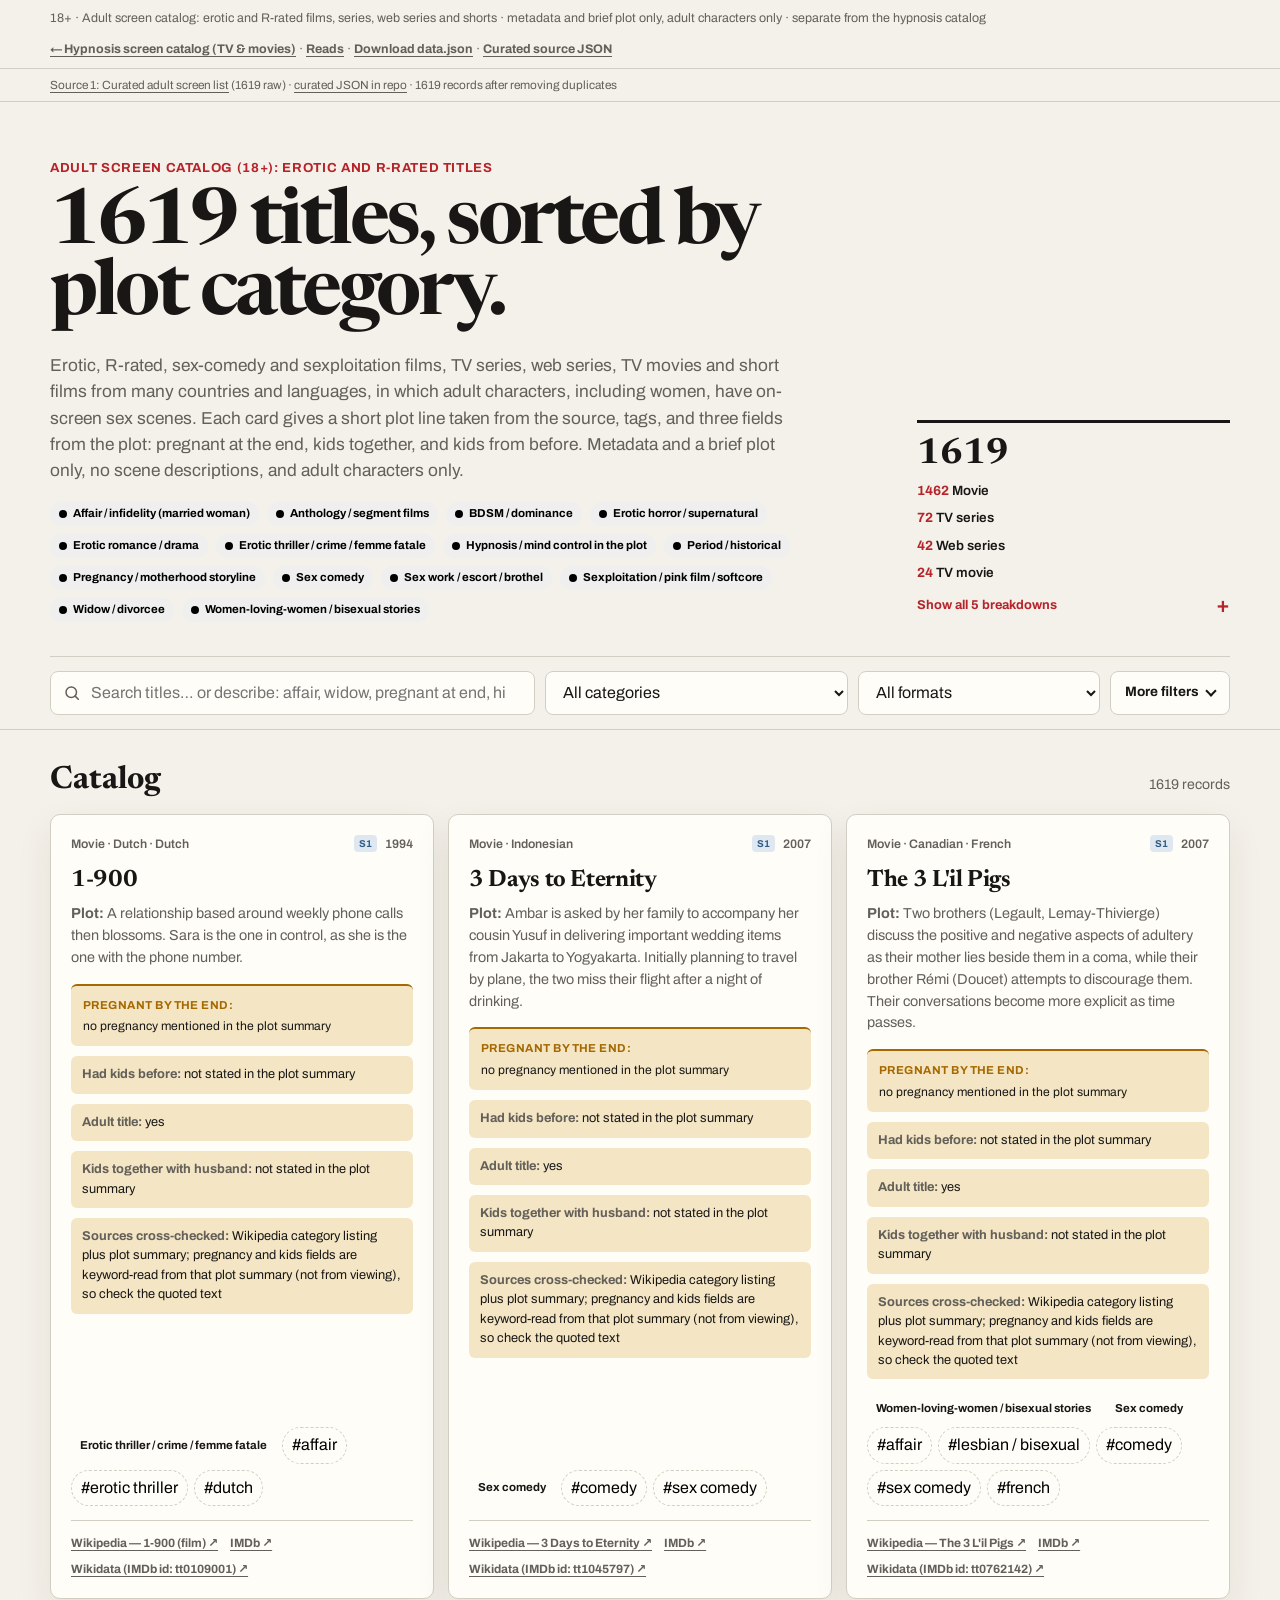
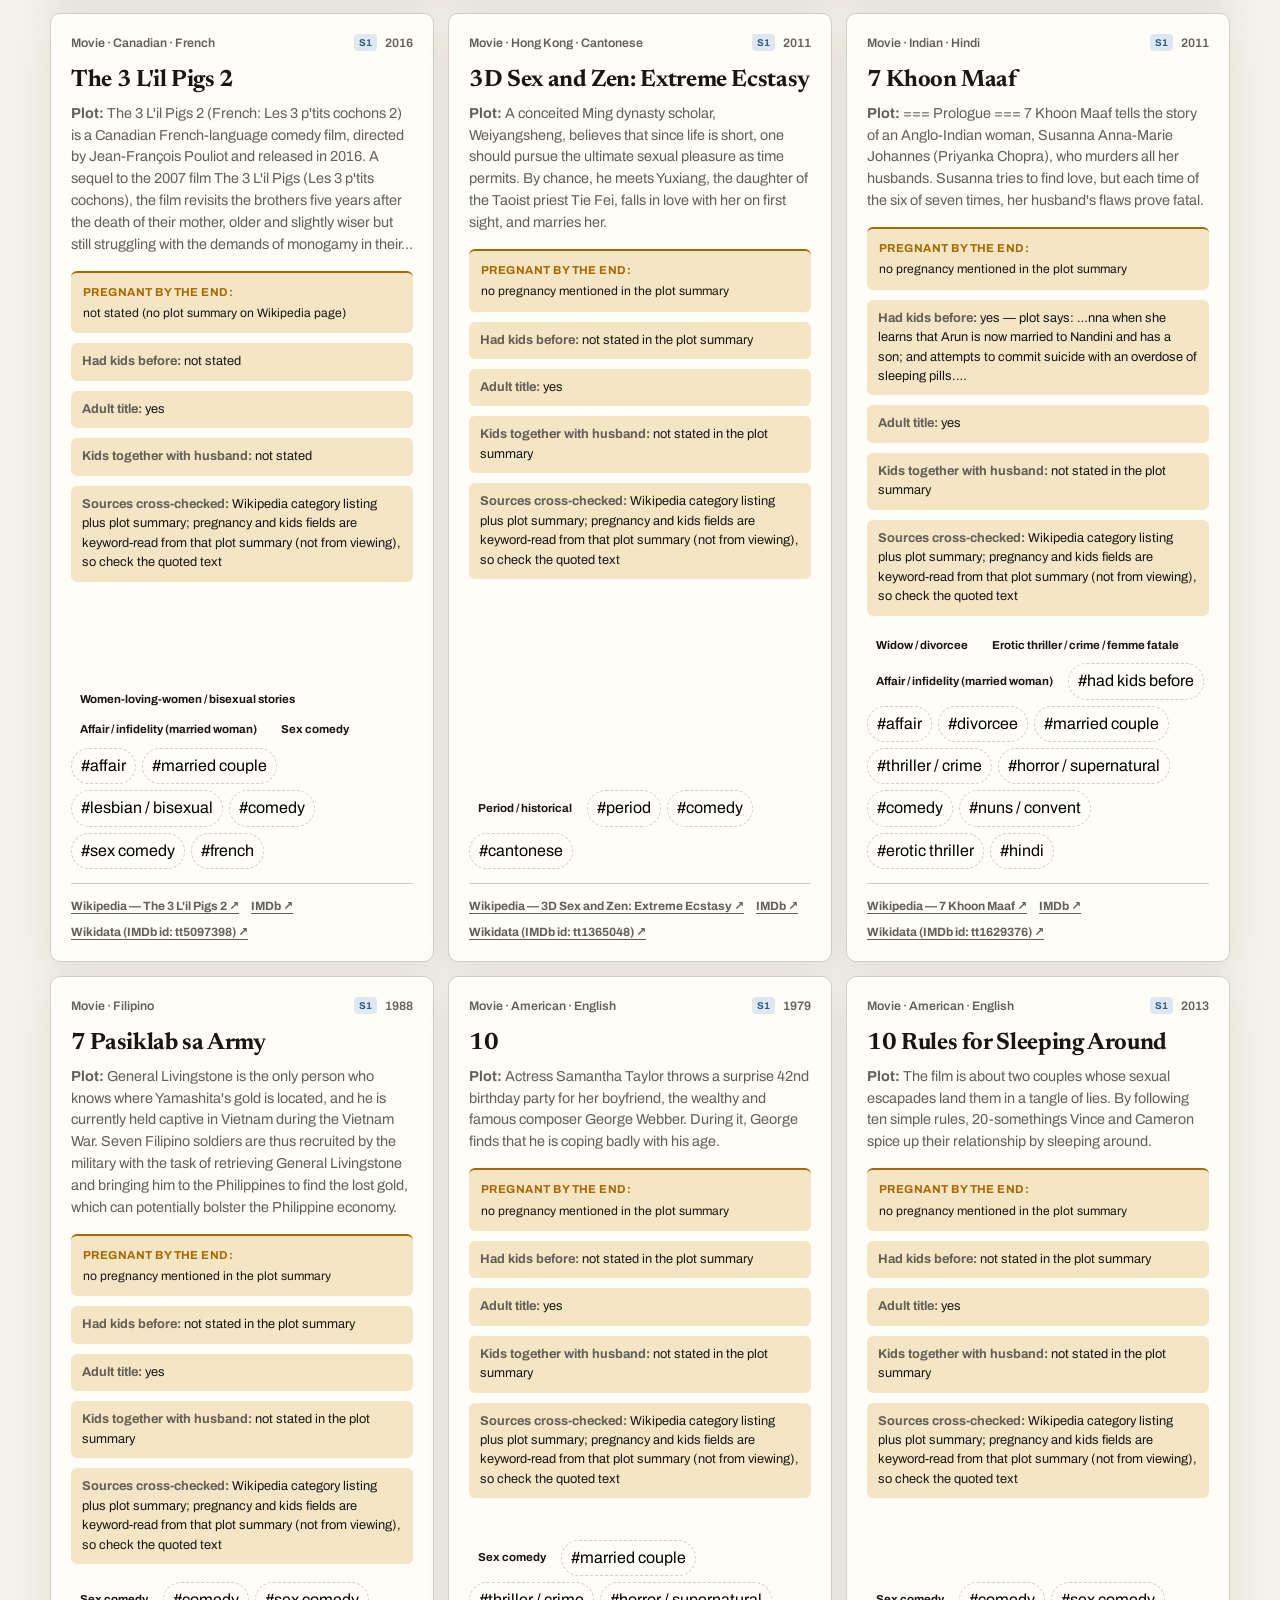
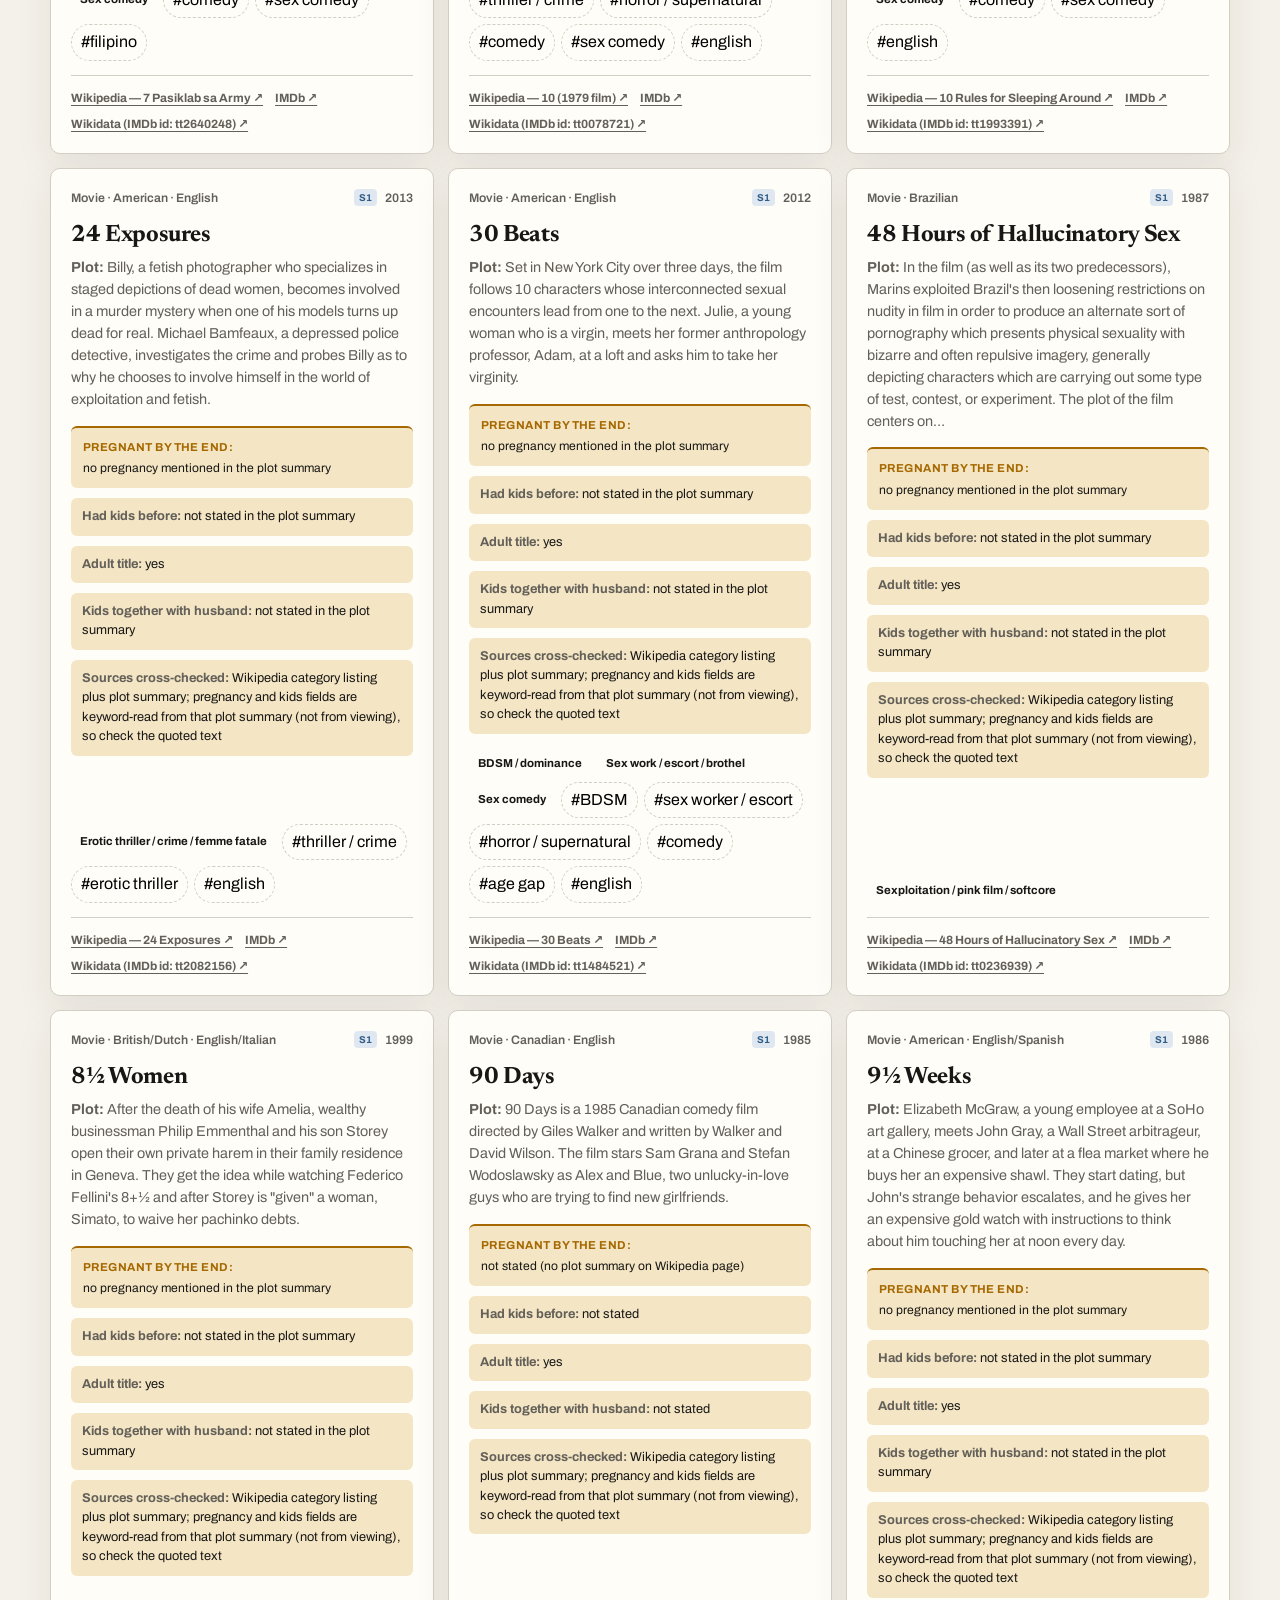
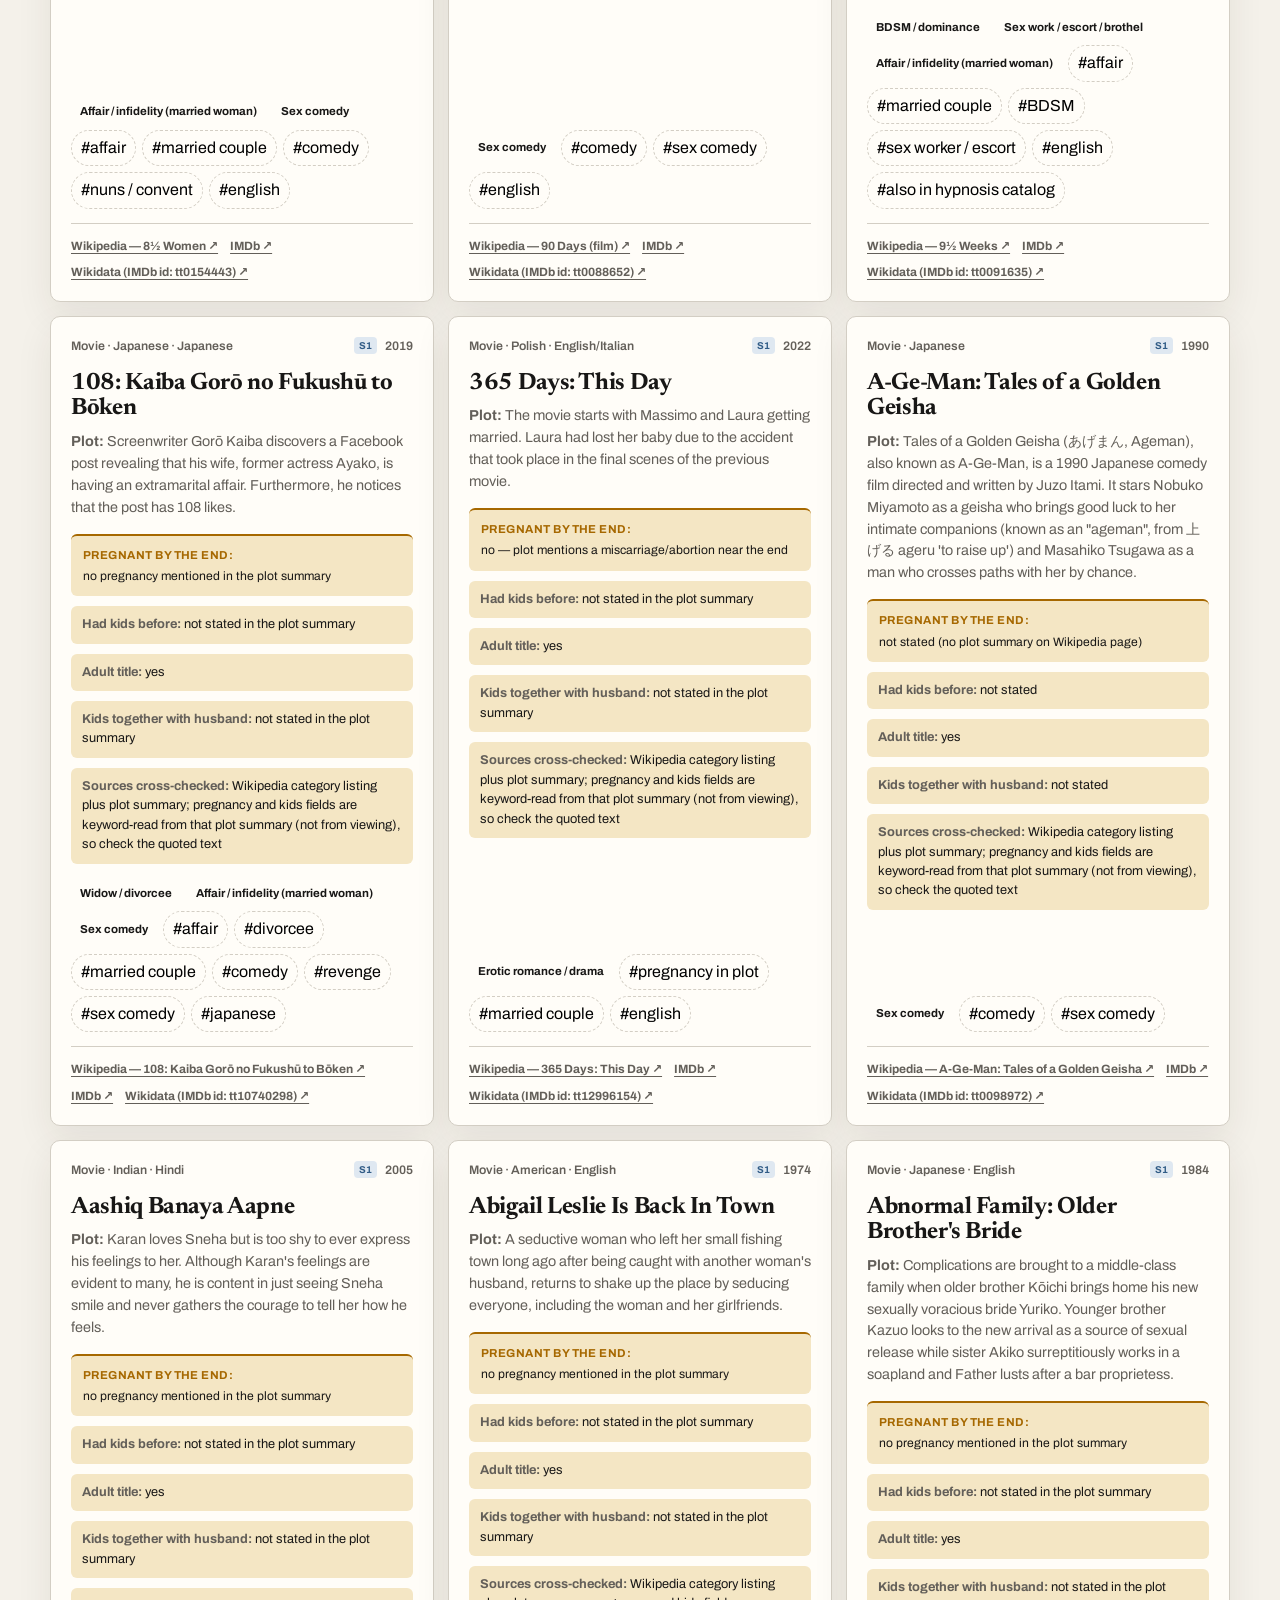
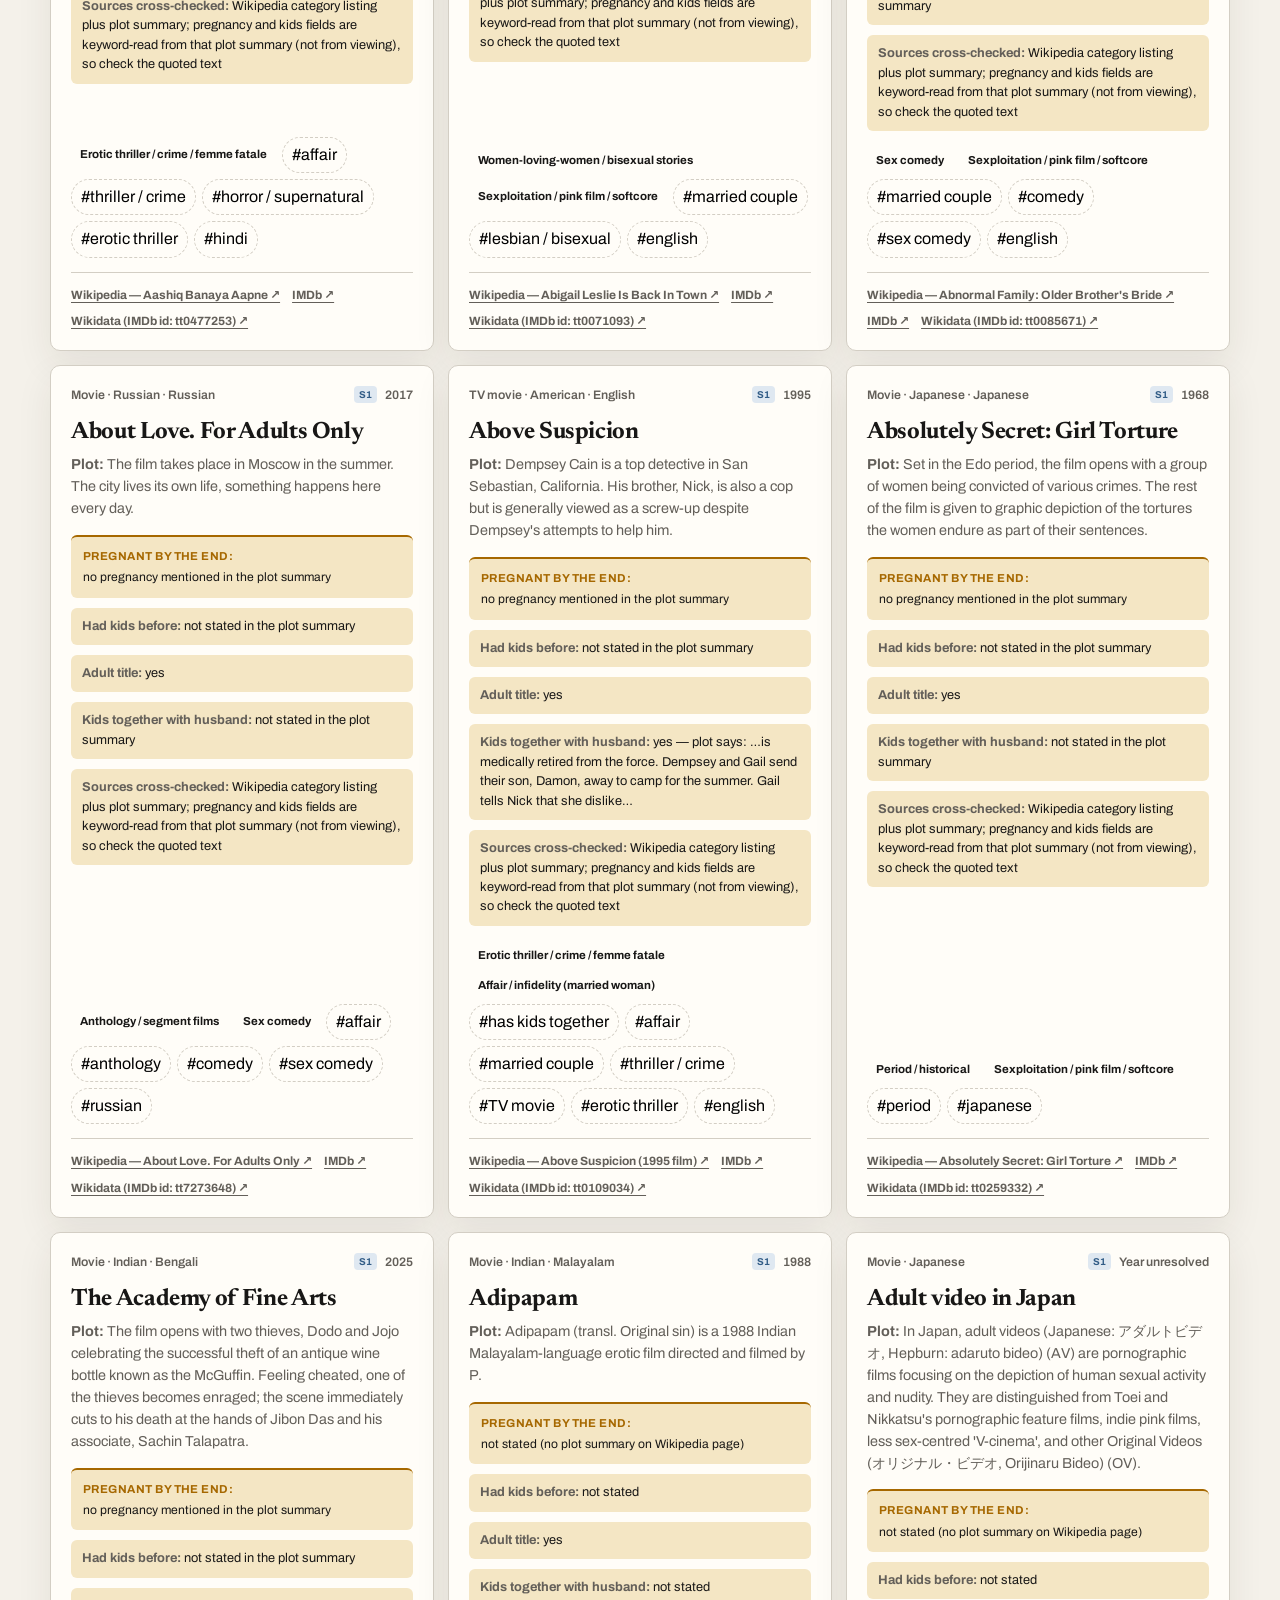
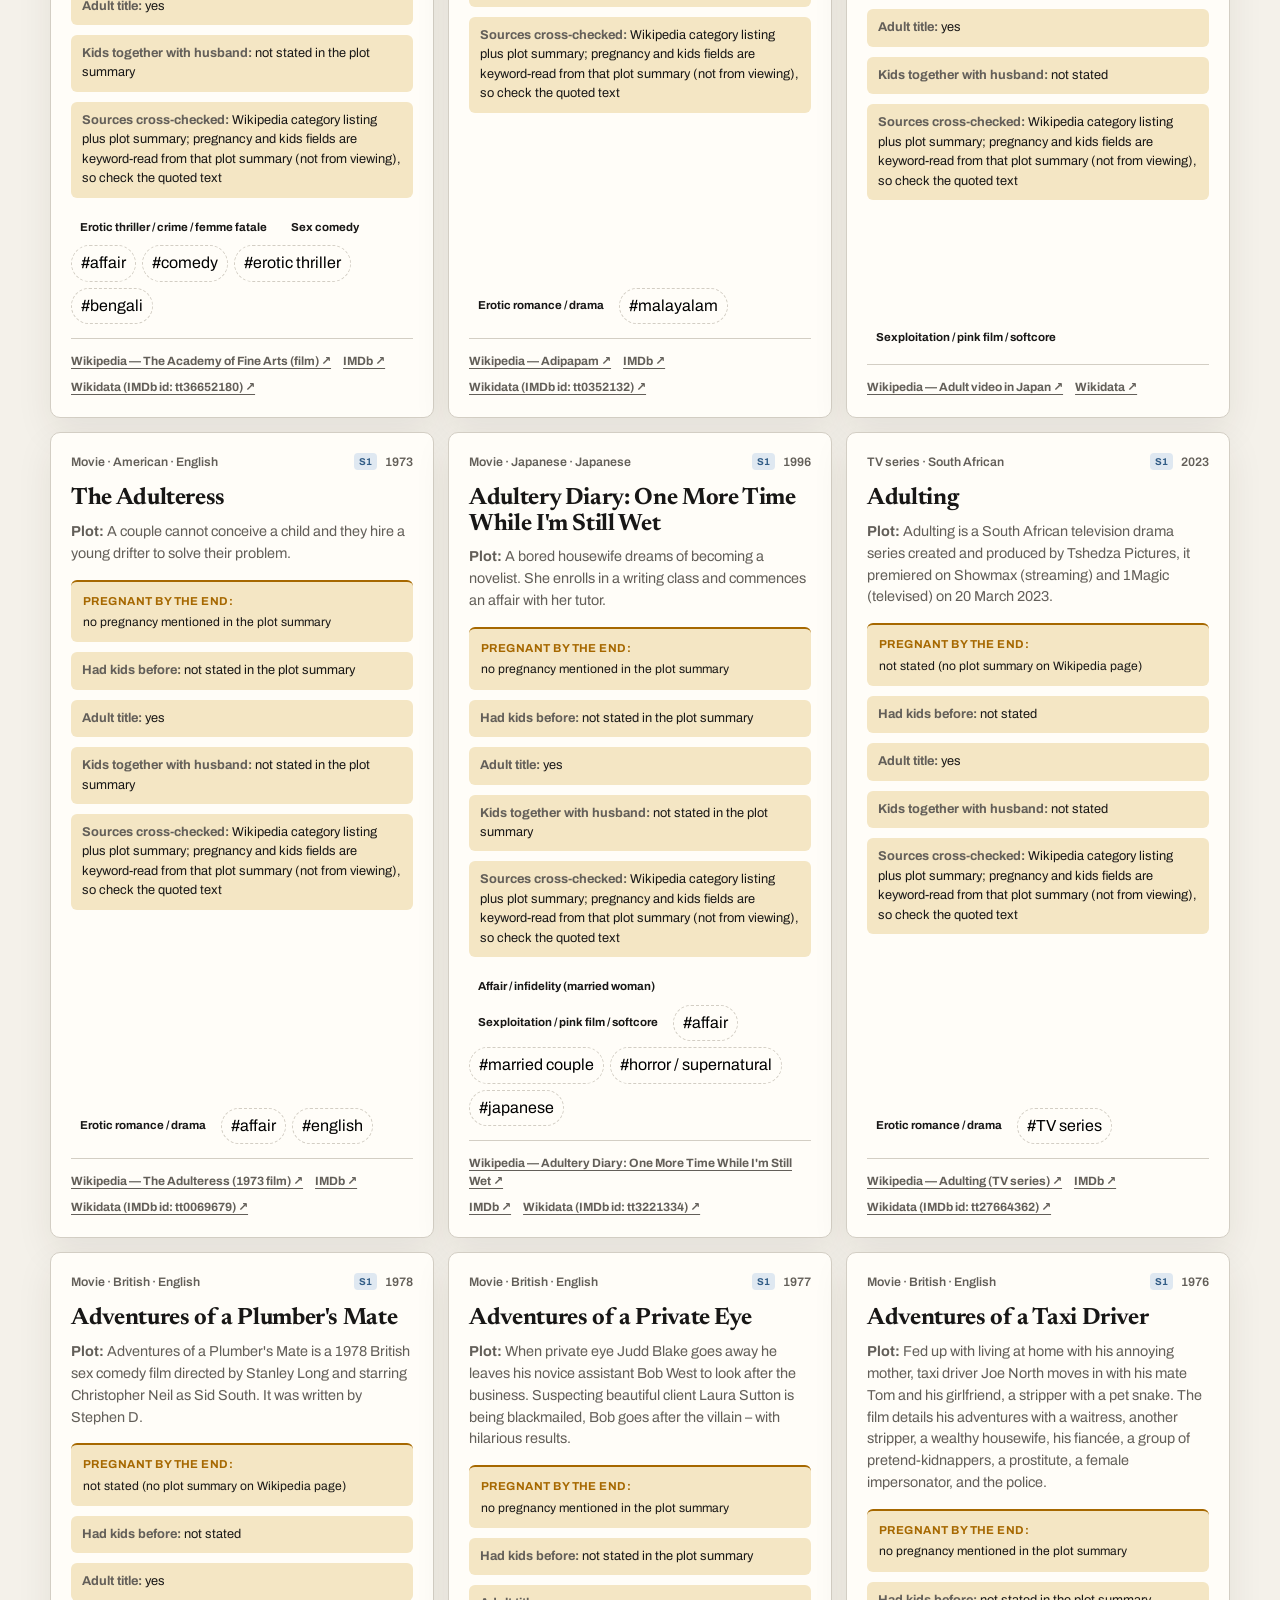
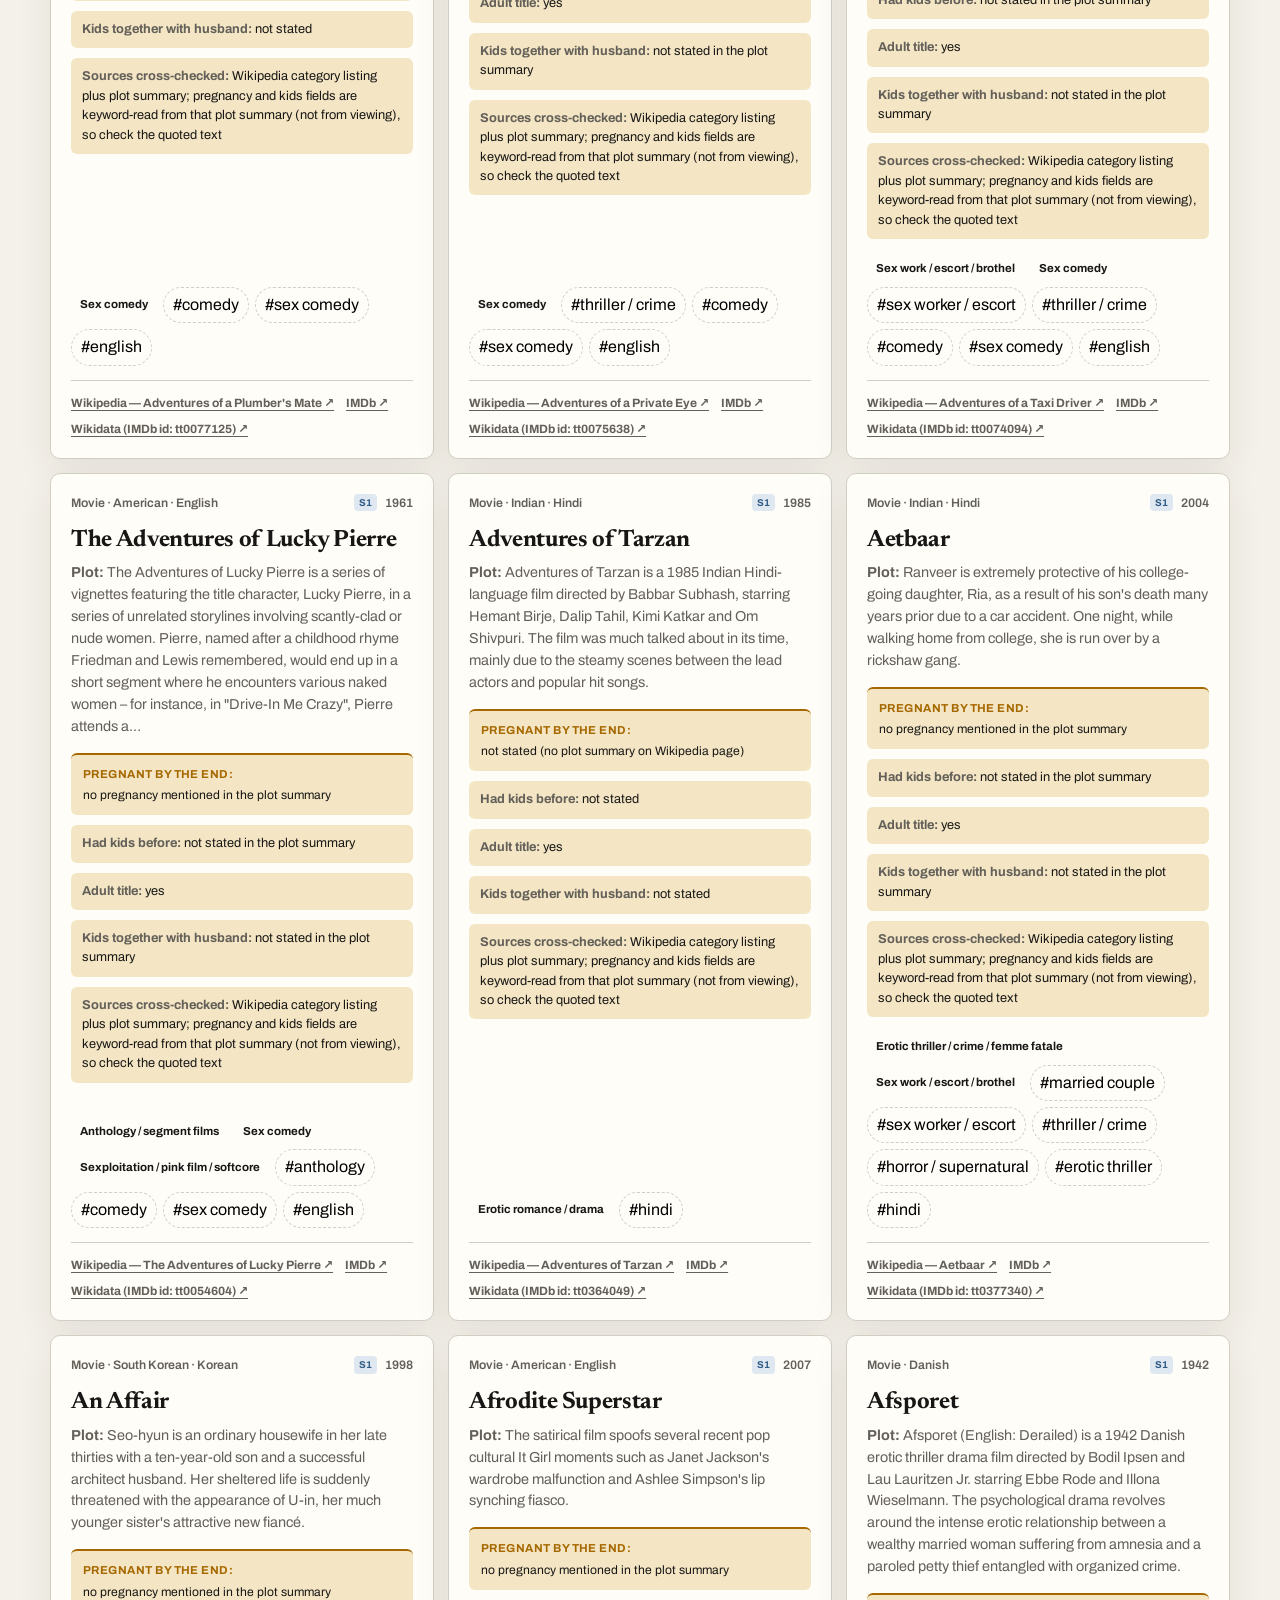
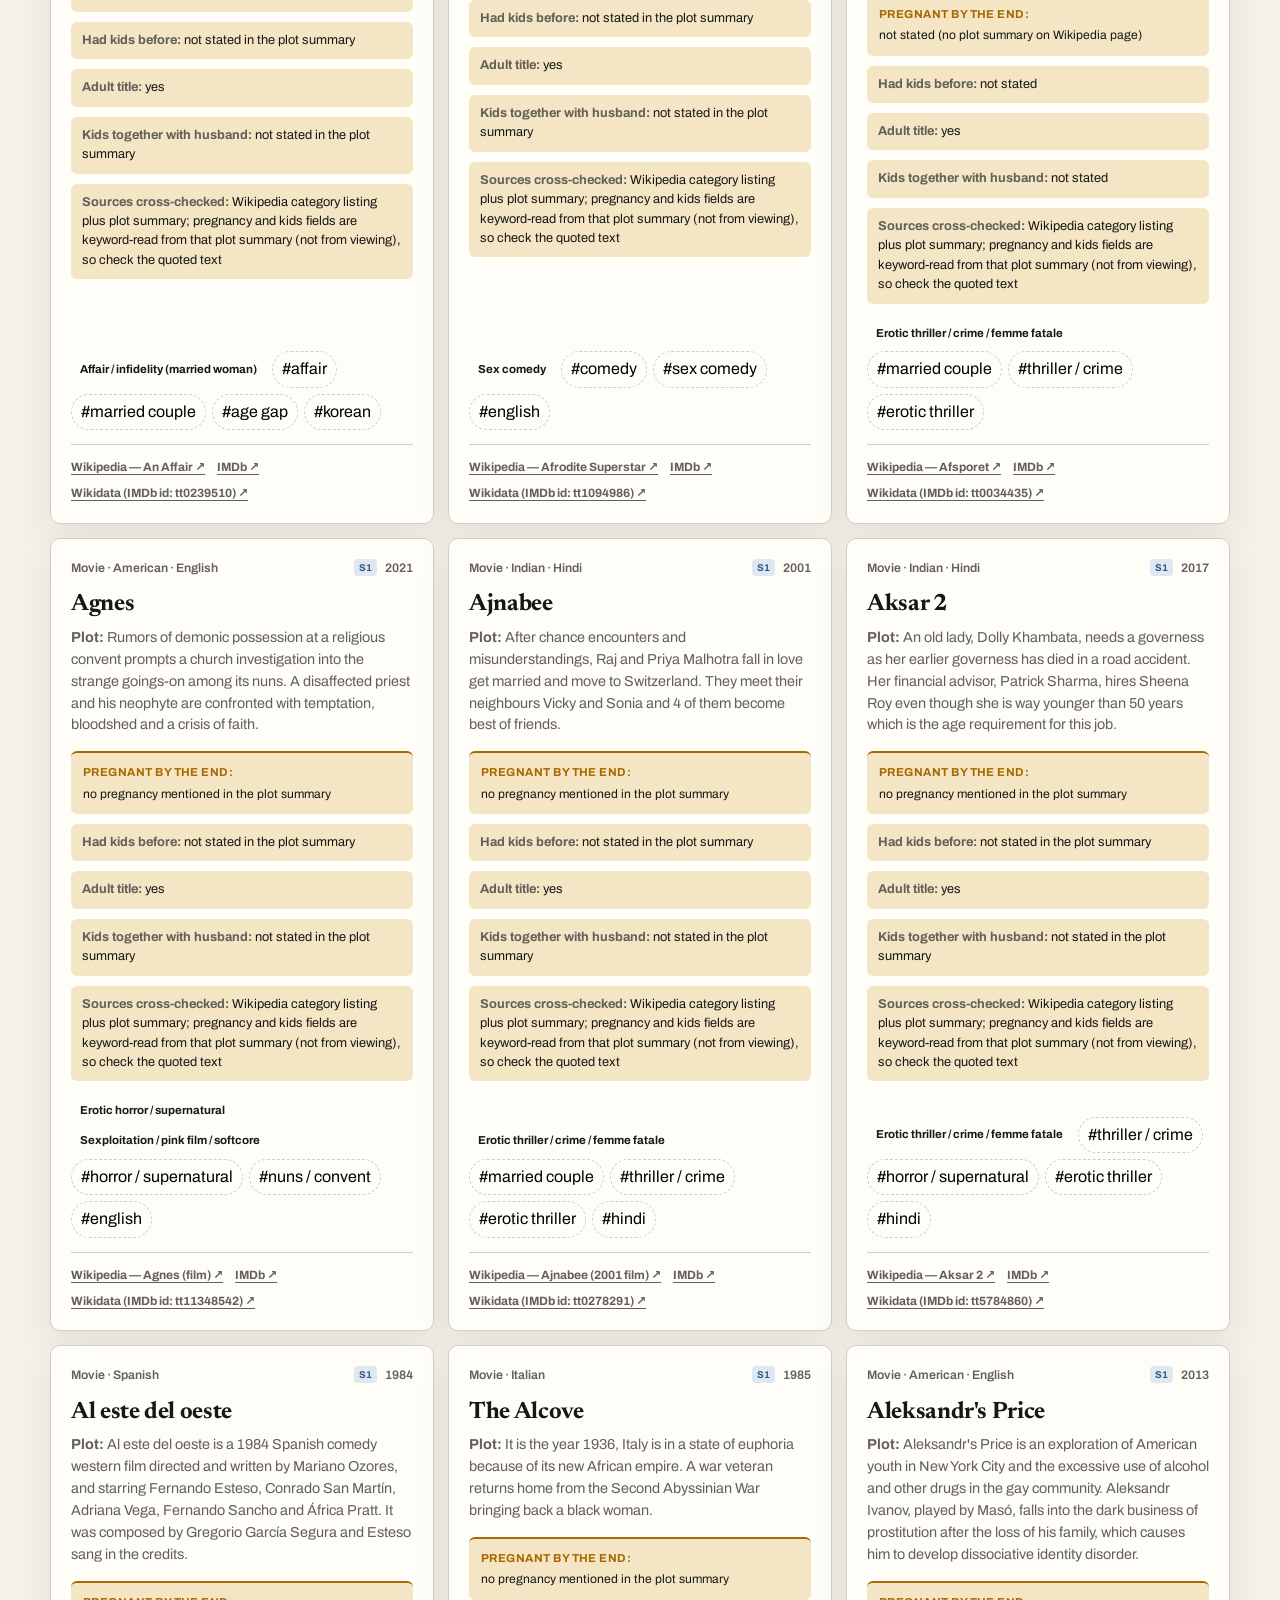
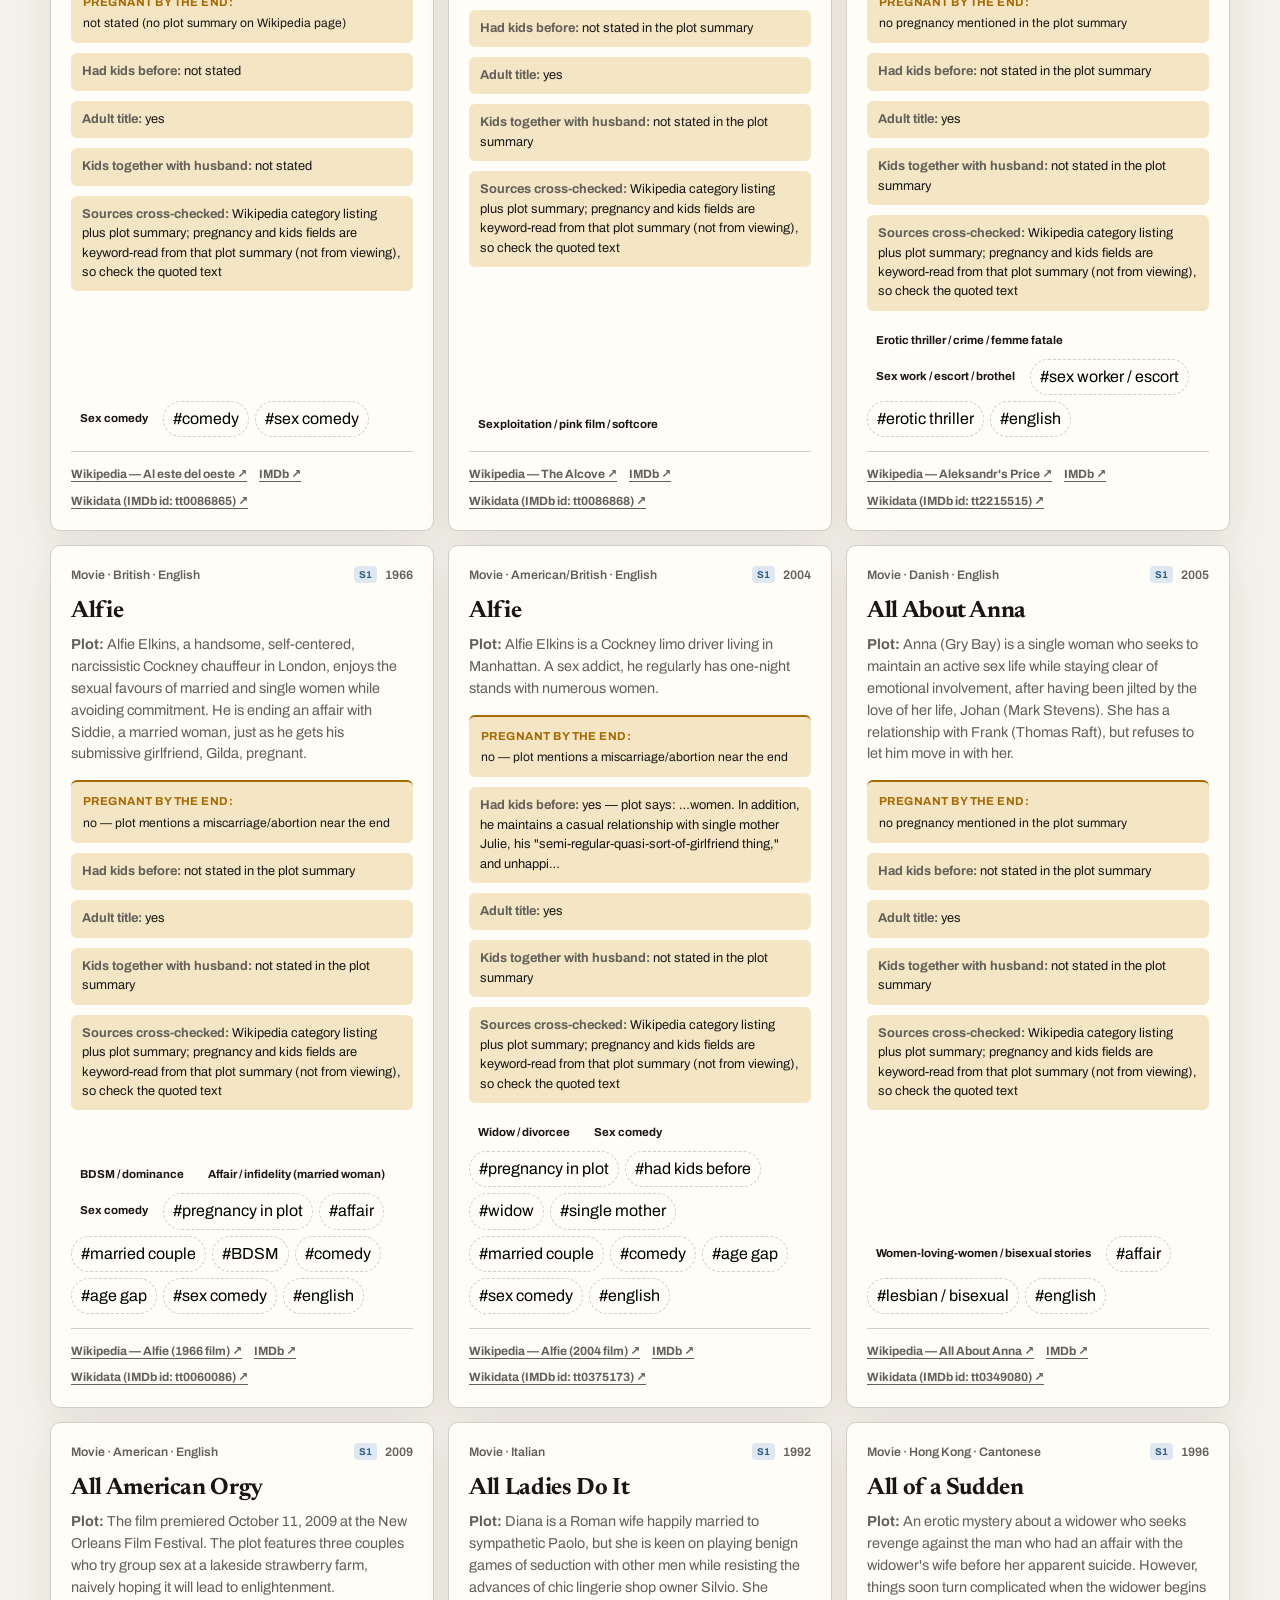
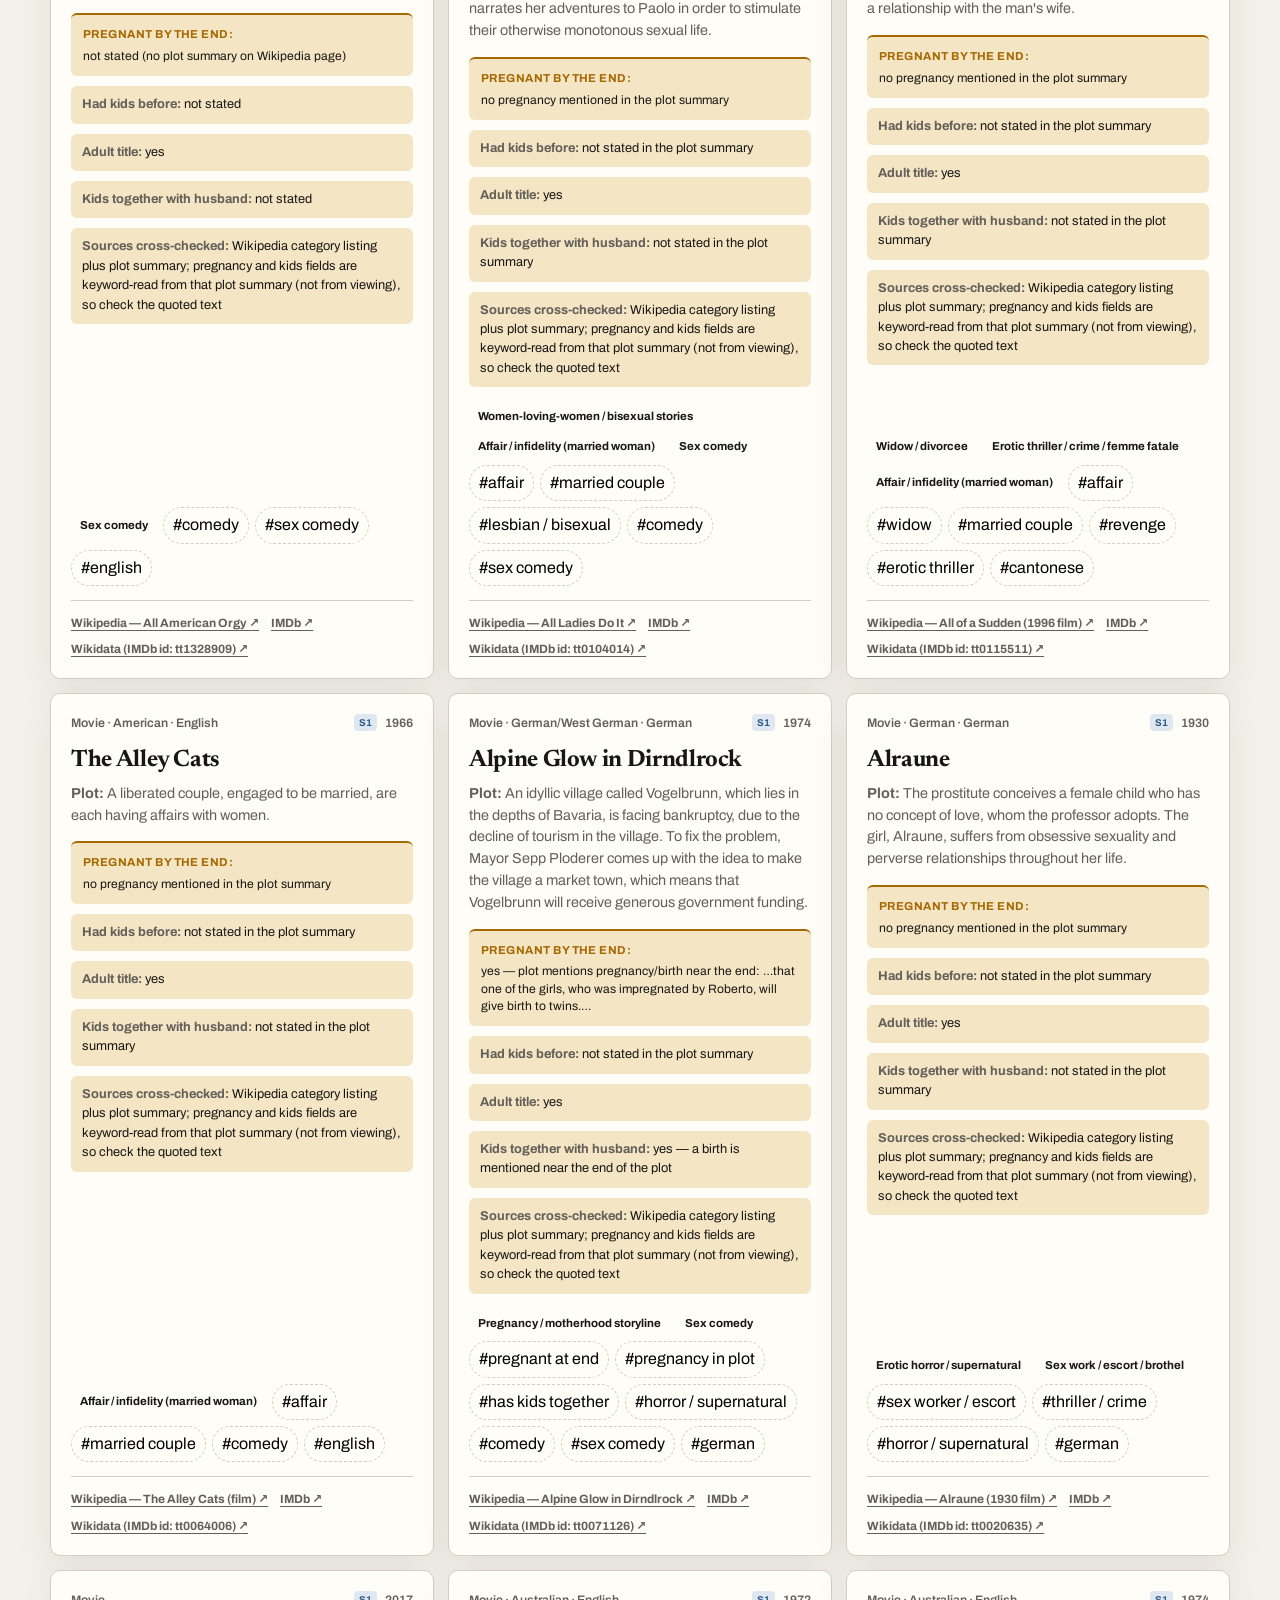
==== adult/index.html @ 3f1e6afd "Add separate Adult screen catalog (adult/): 1,619 erotic / R-rated titles from Wikipedia category tr" ====
<!DOCTYPE html>
<html lang="en">
<head>
<meta charset="utf-8">
<meta name="viewport" content="width=device-width, initial-scale=1, viewport-fit=cover">
<meta name="color-scheme" content="light dark">
<title>Adult screen catalog: erotic &amp; R-rated films and series</title>
<meta name="description" content="Adult screen catalog (18+): erotic, R-rated and sex-comedy films, TV series, web series and shorts with adult characters, with pregnancy / kids fields and tags. Same search and filters as the main catalog.">
<link rel="preconnect" href="https://fonts.googleapis.com">
<link rel="stylesheet" href="https://fonts.googleapis.com/css2?family=Archivo:wght@400;500;600;700&family=Newsreader:opsz,wght@6..72,500;6..72,650&display=swap">
<link rel="stylesheet" href="../assets/style.css">
<link rel="icon" href="../favicon.svg" type="image/svg+xml">
</head>
<body>
<div class="topbar"><div class="wrap">
  <span>18+ · Adult screen catalog: erotic and R-rated films, series, web series and shorts · metadata and brief plot only, adult characters only · separate from the hypnosis catalog</span>
  <span><a href="../">← Hypnosis screen catalog (TV &amp; movies)</a> · <a href="../reads/">Reads</a> · <a href="data.json" download>Download data.json</a> · <a href="entries.json">Curated source JSON</a></span>
</div></div>

<div class="srcbar"><div class="wrap" id="srcinfo"></div></div>
<section class="wrap intro" aria-labelledby="page-heading">
  <div>
    <p class="kicker" id="kicker"></p>
    <h1 id="page-heading"><span id="total">…</span> titles, sorted by plot category.</h1>
    <p class="dek" id="dek"></p>
    <div class="legend" id="legend" aria-label="Category legend (click to filter)"></div>
  </div>
  <div class="snapshot" aria-label="Research snapshot information">
    <strong id="total2">…</strong>
    <div id="breakdowns"></div>
  </div>
</section>

<div class="controls-shell">
  <div class="wrap controls">
    <label class="search">
      <span style="position:absolute;width:1px;height:1px;overflow:hidden;clip:rect(0,0,0,0)">Search titles or plot details</span>
      <svg aria-hidden="true" viewBox="0 0 24 24"><circle cx="11" cy="11" r="7" fill="none" stroke="currentColor" stroke-width="2"/><path d="m16.2 16.2 4.2 4.2" fill="none" stroke="currentColor" stroke-linecap="round" stroke-width="2"/></svg>
      <input id="search" type="search" placeholder="Search titles… or describe: affair, widow, pregnant at end, hindi, 2010-2024" autocomplete="off">
    </label>
    <select id="category" aria-label="Category"><option value="all">All categories</option></select>
    <select id="format" aria-label="Format"><option value="all">All formats</option></select>
    <button type="button" id="moreBtn" class="more-btn" aria-expanded="false" aria-controls="morePanel">More filters<span id="moreCount" class="more-count" hidden></span></button>
    <div id="morePanel" class="more-panel" role="group" aria-label="More filters" hidden>
      <select id="source" aria-label="Source"><option value="all">All sources</option></select>
      <select id="tag" aria-label="Reference tag"><option value="all">All tags</option></select>
      <select id="again" aria-label="Pregnant-again outcome"><option value="all">Any pregnancy-again status</option></select>
      <div class="view-toggle" role="group" aria-label="View">
        <button type="button" data-view="grid" aria-pressed="true">Unique records</button>
        <button type="button" data-view="sections" aria-pressed="false">By section</button>
      </div>
      <div class="yearbar" role="group" aria-label="Release year">
        <select id="period" aria-label="Release period"><option value="all">All years</option></select>
        <div class="yr-slider" id="yrSlider">
          <output id="yrOut" for="ymin ymax" aria-live="polite"></output>
          <div class="yr-track"><div class="yr-fill" id="yrFill"></div>
            <input id="ymin" type="range" step="1" aria-label="From year">
            <input id="ymax" type="range" step="1" aria-label="To year">
          </div>
        </div>
        <button type="button" id="yclear">Reset years</button>
        <button type="button" id="freeToggle" aria-pressed="false" title="Only records with a verified free / legal streaming link">Has free link</button>
        <button type="button" id="labelToggle" aria-pressed="false" title="Hardcore / adult and fan-made / roleplay listings are hidden unless this is on or their category is selected">Show hardcore / fan-made</button>
      </div>
    </div>
  </div>
</div>

<main class="wrap">
  <div class="results-head"><h2>Catalog</h2><p id="count" aria-live="polite"></p></div>
  <div id="chips" class="chips" role="group" aria-label="Search understood as" hidden></div>
  <section id="grid" class="grid" aria-label="Catalog entries"></section>
  <section class="research-notes" id="notes"></section>
</main>
<footer class="wrap"><span id="snapdate"></span><span>Source links open in a new tab · <a href="https://github.com/mad08011999-cloud/tv-movie-catalog">Source code &amp; daily sync</a></span></footer>

<div class="modal" id="modal" role="dialog" aria-modal="true" aria-label="Video clip">
  <div class="modal-box">
    <div class="modal-head"><strong id="modalTitle"></strong><span><a id="modalLink" href="#" target="_blank" rel="noopener">Open on YouTube ↗</a> &nbsp;<button type="button" id="modalClose">Close</button></span></div>
    <div class="frame"><iframe id="modalFrame" title="Video player" allow="autoplay; encrypted-media; picture-in-picture" allowfullscreen></iframe></div>
  </div>
</div>
<script src="catalog.js"></script>
<script src="../assets/app.js"></script>
</body>
</html>
---- assets/style.css ----
:root {
  color-scheme: light dark;
  --paper:#f4f1ea; --surface:#fffdf8; --ink:#181716; --muted:#635f59; --line:#d3cec4;
  --accent:#b6242a; --accent-ink:#fff8f4; --gold:#a66800; --teal:#0d6a63; --blue:#315c86; --rose:#91445c; --olive:#53642f; --burnt:#8b4d15; --walkin:#76501f; --navy:#24566a; --regional:#2f6f4e;
  --soft-red:#f6dfdc; --soft-gold:#f4e6c4; --soft-teal:#dbece6; --soft-blue:#dfe8f1; --soft-rose:#f2dfe5; --soft-olive:#e6ead5; --soft-burnt:#f1e1d2; --soft-walkin:#eee2cf; --soft-navy:#dce9eb; --soft-regional:#dfeadf;
  --shadow:0 14px 36px rgba(55,41,24,.08); --focus:#006f9a;
}
@media (prefers-color-scheme: dark) {
  :root {
    --paper:#141311; --surface:#1d1b18; --ink:#f4efe7; --muted:#bcb4a8; --line:#39342e;
    --accent:#ee6b6f; --accent-ink:#1a1110; --gold:#e0a84d; --teal:#60bdb0; --blue:#83add3; --rose:#ee91ad; --olive:#b7c77f; --burnt:#e0a16a; --walkin:#e2b570; --navy:#8ac4d4; --regional:#8cc5a1;
    --soft-red:#3b2422; --soft-gold:#372d1d; --soft-teal:#18332f; --soft-blue:#1e2c3a; --soft-rose:#3a232d; --soft-olive:#2b3020; --soft-burnt:#37271d; --soft-walkin:#34291e; --soft-navy:#1c3036; --soft-regional:#23352a;
    --shadow:0 18px 44px rgba(0,0,0,.28); --focus:#7fd4f0;
  }
}
*{box-sizing:border-box}
html{scroll-behavior:smooth}
body{margin:0;background:var(--paper);color:var(--ink);font-family:Archivo,system-ui,sans-serif;line-height:1.52}
a{color:inherit}
button,input,select{font:inherit}
.wrap{width:min(1180px,calc(100% - 32px));margin-inline:auto}
.intro{display:grid;grid-template-columns:minmax(0,1.45fr) minmax(260px,.55fr);gap:42px;padding:56px 0 34px;border-bottom:1px solid var(--line)}
.kicker{margin:0 0 12px;color:var(--accent);font-size:.82rem;font-weight:700;letter-spacing:.05em}
h1{font-family:Newsreader,Georgia,serif;font-size:clamp(2.75rem,6vw,5.5rem);line-height:.92;letter-spacing:-.045em;margin:0;max-width:780px;font-weight:650}
.dek{max-width:760px;margin:22px 0 0;font-size:1.08rem;color:var(--muted)}
.snapshot{align-self:end;border-top:3px solid var(--ink);padding-top:14px}
.snapshot strong{display:block;font-family:Newsreader,Georgia,serif;font-size:2.25rem;line-height:1}
.snapshot span{display:block;margin-top:8px;color:var(--muted);font-size:.84rem}
.snapshot .breakdown{color:var(--ink);font-weight:600;line-height:1.45}
.snapshot .breakdown b{color:var(--accent);font-variant-numeric:tabular-nums}
.legend{display:flex;flex-wrap:wrap;gap:8px;margin-top:18px}
.legend span,.tag{display:inline-flex;align-items:center;gap:6px;padding:5px 9px;border-radius:999px;font-size:.72rem;font-weight:700;line-height:1.2}
.legend i{width:8px;height:8px;border-radius:50%;display:inline-block;background:currentColor}
.legend .love,.legend .forced-obedience,.legend .hypnotized-to-marry{color:var(--accent);background:var(--soft-red)}
.legend .adult-hypnosis{color:var(--navy);background:var(--soft-navy)}
.legend .adult-pregnancy{color:var(--rose);background:var(--soft-rose)}
.legend .cheat-control,.legend .another-man{color:var(--rose);background:var(--soft-rose)}
.legend .wife{color:var(--gold);background:var(--soft-gold)}
.legend .partner-control,.legend .partner-commissioned{color:var(--gold);background:var(--soft-gold)}
.legend .mom-partner-control{color:var(--accent);background:var(--soft-red)}
.legend .family,.legend .stepmom-pregnancy{color:var(--teal);background:var(--soft-teal)}
.legend .hypno-intimacy{color:var(--rose);background:var(--soft-rose)}
.legend .agegap-marriage,.legend .lesbian-couple-pregnancy,.legend .mom-pregnancy,.legend .belly-kissed,.legend .pregnant-lesbian-intimate{color:var(--teal);background:var(--soft-teal)}
.legend .royal-hypnosis{color:var(--gold);background:var(--soft-gold)}
.legend .devil-deal-pregnancy-hypnosis{color:var(--navy);background:var(--soft-navy)}
.legend .stepmom-control{color:var(--navy);background:var(--soft-navy)}
.legend .adopt-pregnancy{color:var(--blue);background:var(--soft-blue)}
.legend .mother{color:var(--accent);background:var(--soft-red)}
.legend .pregnant,.legend .pregnant-female,.legend .pregnant-strict,.legend .partner-pregnant-hire,.legend .pregnant-variants{color:var(--blue);background:var(--soft-blue)}
.legend .pregnancy-adjacent{color:var(--muted);background:color-mix(in srgb,var(--line) 48%,transparent)}
.legend .pregnant-sex{color:var(--rose);background:var(--soft-rose)}
.legend .pregnant-intimate{color:var(--olive);background:var(--soft-olive)}
.legend .pregnancy-evil,.legend .devil-deal-pregnancy{color:var(--burnt);background:var(--soft-burnt)}
.legend .regional-pregnancy,.legend .india-pregnancy,.legend .india-control,.legend .indian-female-hypnosis{color:var(--regional);background:var(--soft-regional)}
.legend .evil-female{color:var(--navy);background:var(--soft-navy)}
.legend .villain,.legend .tantrik,.legend .occult{color:var(--burnt);background:var(--soft-burnt)}
.legend .human{color:var(--gold);background:var(--soft-gold)}
.legend .vampire,.legend .fantasy{color:var(--rose);background:var(--soft-rose)}
.legend .spirit{color:var(--navy);background:var(--soft-navy)}
.legend .scifi{color:var(--blue);background:var(--soft-blue)}
.legend .cult,.legend .polygamy-hypnosis{color:var(--olive);background:var(--soft-olive)}
.legend .polygamy-pregnancy{color:var(--burnt);background:var(--soft-burnt)}
.legend .medical,.legend .therapist-wife,.legend .doctor-gain{color:var(--teal);background:var(--soft-teal)}
.legend .exwife-control{color:var(--navy);background:var(--soft-navy)}
.legend .remarried-wife-control{color:var(--teal);background:var(--soft-teal)}
.legend .stepfather-control{color:var(--burnt);background:var(--soft-burnt)}
.legend .crime{color:var(--gold);background:var(--soft-gold)}
.legend .tech{color:var(--blue);background:var(--soft-blue)}
.legend .other-control{color:var(--teal);background:var(--soft-teal)}
.legend .child-controller,.legend .pregnant-child{color:var(--navy);background:var(--soft-navy)}
.legend .walkin,.legend .pregnant-walkin,.legend .parents-sleeping{color:var(--walkin);background:var(--soft-walkin)}
.controls-shell{position:sticky;top:0;z-index:10;background:color-mix(in srgb,var(--paper) 93%,transparent);backdrop-filter:blur(14px);border-bottom:1px solid var(--line)}
.controls{display:grid;grid-template-columns:minmax(220px,1fr) auto auto;gap:10px;padding:14px 0}
.search{position:relative}
.search svg{position:absolute;left:13px;top:50%;transform:translateY(-50%);width:18px;height:18px;color:var(--muted)}
input,select{width:100%;height:44px;border:1px solid var(--line);background:var(--surface);color:var(--ink);border-radius:8px;padding:0 13px;outline:none}
input{padding-left:40px}
select{min-width:178px}
input:focus,select:focus,button:focus-visible,a:focus-visible{outline:3px solid color-mix(in srgb,var(--focus) 55%,transparent);outline-offset:2px}
.results-head{display:flex;justify-content:space-between;gap:16px;align-items:end;padding:34px 0 18px}
.results-head h2{font-family:Newsreader,Georgia,serif;font-size:2rem;margin:0;line-height:1}
.results-head p{margin:0;color:var(--muted);font-size:.88rem}
.grid{display:grid;grid-template-columns:repeat(3,minmax(0,1fr));gap:14px;padding-bottom:48px}
.card{display:flex;flex-direction:column;min-height:270px;background:var(--surface);border:1px solid var(--line);box-shadow:var(--shadow);padding:20px;border-radius:10px}
.card[hidden]{display:none}
.card-top{display:flex;justify-content:space-between;gap:12px;color:var(--muted);font-size:.77rem;font-weight:600}
.year{font-variant-numeric:tabular-nums}
.card h3{font-family:Newsreader,Georgia,serif;font-size:1.48rem;line-height:1.08;margin:15px 0 9px;letter-spacing:-.015em}
.card h3 small{display:block;font-family:Archivo,sans-serif;color:var(--muted);font-size:.75rem;font-weight:500;line-height:1.35;margin-top:6px;letter-spacing:0}
.category-heading{grid-column:1/-1;padding:28px 0 4px;border-top:3px solid var(--ink)}
.category-heading h2{font-family:Newsreader,Georgia,serif;font-size:clamp(2rem,4vw,3.25rem);line-height:1.02;letter-spacing:-.025em;margin:0;max-width:850px}
.category-heading p{color:var(--muted);margin:9px 0 0;font-size:.9rem}
.subcategory-heading{grid-column:1/-1;margin:12px 0 0;padding-bottom:8px;border-bottom:1px solid var(--line);font-family:Newsreader,Georgia,serif;font-size:1.45rem;line-height:1.2}
.character{margin:0 0 8px;font-size:.78rem;color:var(--ink)}
.character strong,.entry-note strong{color:var(--muted);font-weight:700}
.entry-note{margin:-8px 0 18px;padding:9px 11px;background:var(--soft-gold);color:var(--ink);font-size:.8rem;border-radius:6px}
.category-note{grid-column:1/-1;margin:8px 0 6px;padding:16px 18px;background:var(--soft-teal);border-top:2px solid var(--teal);color:var(--ink);font-size:.86rem}
.category-note strong{color:var(--teal)}
.summary{font-size:.9rem;color:var(--muted);margin:0 0 18px}
.outcome{display:grid;gap:5px;margin:-3px 0 18px;padding:11px 12px;border-top:2px solid var(--gold);background:var(--soft-gold);font-size:.76rem;line-height:1.42;color:var(--ink)}
.outcome>strong{font-size:.72rem;color:var(--gold);letter-spacing:.04em;text-transform:uppercase}
.outcome-items{display:flex;flex-wrap:wrap;gap:4px 14px}
.outcome-item b{font-weight:700;color:var(--muted)}
.outcome-note{color:var(--muted);font-style:italic}
.tags{display:flex;flex-wrap:wrap;gap:6px;margin-top:auto}
.tag.love,.tag.forced-obedience,.tag.hypnotized-to-marry{color:var(--accent);background:var(--soft-red)}
.tag.adult-hypnosis{color:var(--navy);background:var(--soft-navy)}
.tag.adult-pregnancy{color:var(--rose);background:var(--soft-rose)}
.tag.cheat-control,.tag.another-man{color:var(--rose);background:var(--soft-rose)}
.tag.wife{color:var(--gold);background:var(--soft-gold)}
.tag.partner-control,.tag.partner-commissioned{color:var(--gold);background:var(--soft-gold)}
.tag.mom-partner-control{color:var(--accent);background:var(--soft-red)}
.tag.family,.tag.stepmom-pregnancy{color:var(--teal);background:var(--soft-teal)}
.tag.hypno-intimacy{color:var(--rose);background:var(--soft-rose)}
.tag.agegap-marriage,.tag.lesbian-couple-pregnancy,.tag.mom-pregnancy,.tag.belly-kissed,.tag.pregnant-lesbian-intimate{color:var(--teal);background:var(--soft-teal)}
.tag.royal-hypnosis{color:var(--gold);background:var(--soft-gold)}
.tag.devil-deal-pregnancy-hypnosis{color:var(--navy);background:var(--soft-navy)}
.tag.stepmom-control{color:var(--navy);background:var(--soft-navy)}
.tag.adopt-pregnancy{color:var(--blue);background:var(--soft-blue)}
.tag.mother{color:var(--accent);background:var(--soft-red)}
.tag.pregnant,.tag.pregnant-female,.tag.pregnant-strict,.tag.partner-pregnant-hire,.tag.pregnant-variants{color:var(--blue);background:var(--soft-blue)}
.tag.pregnancy-adjacent{color:var(--muted);background:color-mix(in srgb,var(--line) 48%,transparent)}
.tag.pregnant-sex{color:var(--rose);background:var(--soft-rose)}
.tag.pregnant-intimate{color:var(--olive);background:var(--soft-olive)}
.tag.pregnancy-evil,.tag.devil-deal-pregnancy{color:var(--burnt);background:var(--soft-burnt)}
.tag.regional-pregnancy,.tag.india-pregnancy,.tag.india-control,.tag.indian-female-hypnosis{color:var(--regional);background:var(--soft-regional)}
.tag.evil-female{color:var(--navy);background:var(--soft-navy)}
.tag.villain,.tag.tantrik,.tag.occult{color:var(--burnt);background:var(--soft-burnt)}
.tag.human{color:var(--gold);background:var(--soft-gold)}
.tag.vampire,.tag.fantasy{color:var(--rose);background:var(--soft-rose)}
.tag.spirit{color:var(--navy);background:var(--soft-navy)}
.tag.scifi{color:var(--blue);background:var(--soft-blue)}
.tag.cult,.tag.polygamy-hypnosis{color:var(--olive);background:var(--soft-olive)}
.tag.polygamy-pregnancy{color:var(--burnt);background:var(--soft-burnt)}
.tag.medical,.tag.therapist-wife,.tag.doctor-gain{color:var(--teal);background:var(--soft-teal)}
.tag.exwife-control{color:var(--navy);background:var(--soft-navy)}
.tag.remarried-wife-control{color:var(--teal);background:var(--soft-teal)}
.tag.stepfather-control{color:var(--burnt);background:var(--soft-burnt)}
.tag.crime{color:var(--gold);background:var(--soft-gold)}
.tag.tech{color:var(--blue);background:var(--soft-blue)}
.tag.other-control{color:var(--teal);background:var(--soft-teal)}
.tag.child-controller,.tag.pregnant-child{color:var(--navy);background:var(--soft-navy)}
.tag.walkin,.tag.pregnant-walkin,.tag.parents-sleeping{color:var(--walkin);background:var(--soft-walkin)}
.tag.flag{color:var(--blue);background:var(--soft-blue)}
.tag.flag.unverified{display:block;width:100%;padding:10px 12px;border-radius:6px;color:var(--accent);background:var(--soft-red);font-size:.77rem;line-height:1.45}
.tag.vertical-short{color:var(--surface);background:var(--ink)}
.sources{display:flex;flex-wrap:wrap;gap:8px 12px;border-top:1px solid var(--line);padding-top:13px;margin-top:14px}
.sources a{font-size:.75rem;font-weight:700;color:var(--muted);text-decoration-thickness:1px;text-underline-offset:3px}
.sources a:hover{color:var(--accent)}
.provenance{border-top:1px solid var(--line);padding-top:11px;margin:14px 0 0;color:var(--muted);font-size:.72rem;line-height:1.45}
.empty{grid-column:1/-1;padding:48px 20px;text-align:center;border:1px dashed var(--line);color:var(--muted);background:var(--surface)}
.research-notes{padding:12px 0 70px}
.research-notes>h2{font-family:Newsreader,Georgia,serif;font-size:2.15rem;margin:0 0 18px}
details{border-top:1px solid var(--line);padding:15px 0}
details:last-child{border-bottom:1px solid var(--line)}
summary{cursor:pointer;font-weight:700;list-style:none;display:flex;align-items:center;justify-content:space-between;gap:16px}
summary::-webkit-details-marker{display:none}
summary:after{content:'+';font-size:1.35rem;color:var(--accent)}
details[open] summary:after{content:'−'}
.note-body{padding-top:10px;color:var(--muted);font-size:.9rem;max-width:920px}
.note-body ul{margin:7px 0 0;padding-left:20px}
.note-body li+li{margin-top:7px}
.note-body a{text-underline-offset:3px}
footer{border-top:1px solid var(--line);padding:20px 0 38px;color:var(--muted);font-size:.78rem;display:flex;justify-content:space-between;gap:16px}
@media(max-width:900px){.intro{grid-template-columns:1fr}.snapshot{max-width:340px}.grid{grid-template-columns:repeat(2,minmax(0,1fr))}}
@media(max-width:640px){.wrap{width:min(100% - 22px,1180px)}.intro{padding:34px 0 26px;gap:26px}h1{font-size:clamp(2.65rem,13vw,4rem)}.dek{font-size:.98rem}.controls{grid-template-columns:1fr 1fr}.search{grid-column:1/-1}.controls select{min-width:0}.results-head{align-items:start}.grid{grid-template-columns:1fr;gap:10px}.card{min-height:0}.results-head h2{font-size:1.75rem}footer{flex-direction:column}}
@media(prefers-reduced-motion:reduce){html{scroll-behavior:auto}}

/* ---- mirror additions ---- */
.topbar{border-bottom:1px solid var(--line);font-size:.78rem;color:var(--muted)}
.topbar .wrap{display:flex;justify-content:space-between;gap:12px;padding:9px 0;flex-wrap:wrap}
.topbar a{font-weight:700;text-underline-offset:3px}
.legend button{border:0;cursor:pointer;display:inline-flex;align-items:center;gap:6px;padding:5px 9px;border-radius:999px;font-size:.72rem;font-weight:700;line-height:1.2}
.legend button[aria-pressed="true"]{outline:2px solid currentColor;outline-offset:1px}
.snapshot details{border:0;padding:6px 0 0}
.snapshot details summary{font-size:.8rem;color:var(--accent)}
.controls{grid-template-columns:minmax(220px,1.3fr) minmax(160px,1fr) 150px 170px auto}
.controls select{min-width:0;text-overflow:ellipsis}
.view-toggle{display:flex;border:1px solid var(--line);border-radius:8px;overflow:hidden;height:44px}
.view-toggle button{border:0;background:var(--surface);color:var(--muted);padding:0 12px;cursor:pointer;font-size:.8rem;font-weight:700;white-space:nowrap}
.view-toggle button[aria-pressed="true"]{background:var(--ink);color:var(--paper)}
.thumb{position:relative;display:block;margin:-20px -20px 14px;aspect-ratio:16/9;overflow:hidden;border-radius:10px 10px 0 0;background:#000;border:0;padding:0;cursor:pointer;width:calc(100% + 40px)}
.thumb img{width:100%;height:100%;object-fit:cover;display:block;opacity:.92;transition:opacity .2s}
.thumb:hover img{opacity:1}
.thumb .play{position:absolute;inset:0;display:grid;place-items:center}
.thumb .play span{width:58px;height:40px;border-radius:10px;background:rgba(182,36,42,.92);display:grid;place-items:center}
.thumb .play span:after{content:'';border-left:15px solid #fff;border-top:9px solid transparent;border-bottom:9px solid transparent;margin-left:4px}
.thumb .lbl{position:absolute;left:10px;bottom:8px;color:#fff;font-size:.7rem;font-weight:700;background:rgba(0,0,0,.6);padding:3px 7px;border-radius:5px}
.mech{margin:-6px 0 12px;font-size:.78rem;color:var(--ink)}
.mech strong{color:var(--muted)}
.card .badge-id{font-variant-numeric:tabular-nums;opacity:.7}
.modal{position:fixed;inset:0;z-index:50;background:rgba(0,0,0,.78);display:none;align-items:center;justify-content:center;padding:20px}
.modal.open{display:flex}
.modal-box{width:min(960px,100%);background:var(--surface);border-radius:12px;overflow:hidden}
.modal-box .frame{aspect-ratio:16/9;background:#000}
.modal-box iframe{width:100%;height:100%;border:0;display:block}
.modal-head{display:flex;justify-content:space-between;align-items:center;gap:12px;padding:10px 14px;font-size:.85rem}
.modal-head button{border:1px solid var(--line);background:var(--surface);color:var(--ink);border-radius:6px;padding:5px 12px;cursor:pointer}
.more-wrap{grid-column:1/-1;text-align:center;padding:10px 0 30px}
.more-wrap button{border:1px solid var(--line);background:var(--surface);color:var(--ink);border-radius:8px;padding:10px 22px;font-weight:700;cursor:pointer}
@media(max-width:900px){.controls{grid-template-columns:1fr 1fr}.search{grid-column:1/-1}.view-toggle{grid-column:1/-1}}
.srcbar{font-size:.74rem;color:var(--muted);border-bottom:1px solid var(--line)}
.srcbar .wrap{padding:7px 0}
.srcbar a{text-underline-offset:3px}
.srcbadges{display:inline-flex;gap:3px;margin-right:8px;vertical-align:1px}
.srcbadges span{font-size:.62rem;font-weight:700;padding:1px 5px;border-radius:4px;background:var(--soft-blue);color:var(--blue)}
.also{margin:-6px 0 14px;font-size:.74rem;color:var(--muted)}
details.merged{border:0;border-top:1px dashed var(--line);padding:9px 0 0;margin-top:12px}
details.merged summary{font-size:.75rem;color:var(--accent)}
details.merged ol{margin:8px 0 0;padding-left:1.3em;font-size:.78rem;color:var(--muted)}
details.merged li{margin:0 0 7px;line-height:1.45}
details.merged li.distinct .clabel{color:var(--ink,#151515)}
details.merged .csrc{display:inline-block;font-size:.62rem;font-weight:700;border:1px solid var(--line);border-radius:999px;padding:0 5px;vertical-align:1px}
details.merged .cmain{font-size:.66rem;text-transform:uppercase;letter-spacing:.04em;color:var(--accent)}
details.merged .cextra{display:block;margin-top:2px}
details.merged .noid{font-style:italic}
details.merged .clinks a{font-size:.7rem}
.subcategory-heading small.from{font-family:Archivo,sans-serif;font-size:.65rem;font-weight:700;color:var(--blue);background:var(--soft-blue);padding:1px 6px;border-radius:4px;vertical-align:3px}
/* release-year filter row + A-Z section labels */
.yearbar{grid-column:1/-1;display:flex;flex-wrap:wrap;gap:10px;align-items:center;order:10}
.yearbar select{width:auto;min-width:210px;max-width:100%}
.yr-range{display:inline-flex;gap:6px;align-items:center;color:var(--muted,inherit)}
.yr-range input{width:140px}
.category-heading h2 .seccount{display:inline-block;vertical-align:middle;font:600 .8rem/1 Archivo,system-ui,sans-serif;color:var(--muted);border:1px solid var(--line);border-radius:999px;padding:5px 10px;margin-left:6px}
#yclear{height:44px;border:1px solid var(--line);background:var(--surface);color:var(--ink);border-radius:8px;padding:0 13px;cursor:pointer}
.entry-note.subgroup{margin-top:-4px;font-size:.8rem;opacity:.85}
@media(max-width:640px){.yearbar select{flex:1 1 100%}.yr-range{flex:1 1 auto}.yr-range input{width:100%}}

.reftag{cursor:pointer;font:inherit;border:1px dashed var(--line);background:transparent}
.reftag:hover{border-style:solid}
.episodes{font-size:.8rem;margin:6px 0 10px}
.episodes ul{margin:4px 0 0;padding-left:1.1em}
.episodes li{margin:0 0 4px;line-height:1.4}
.episodes .epdate{color:var(--muted)}
/* watch-free links + filter toggle */
#freeToggle{height:44px;border:1px solid var(--line);background:var(--surface);color:var(--ink);border-radius:8px;padding:0 13px;cursor:pointer}
#freeToggle[aria-pressed="true"]{background:var(--ink);color:var(--paper);border-color:var(--ink)}
.watch{display:flex;flex-wrap:wrap;gap:6px 10px;align-items:baseline;margin:10px 0 4px;font-size:.84rem}
.watch a{display:inline-block;border:1px solid var(--line);border-radius:999px;padding:4px 10px;text-decoration:none;color:var(--ink);background:var(--surface)}
.watch a:hover{border-color:var(--ink)}
.watch .wregion{font-size:.72rem;color:var(--muted)}
.watch .wnote{font-size:.72rem;color:var(--muted)}

/* ---- compact controls: search + category + format visible, everything else behind 'More filters' ---- */
.controls{grid-template-columns:minmax(220px,1.6fr) minmax(150px,1fr) minmax(130px,.8fr) auto;align-items:center}
.more-btn{height:44px;border:1px solid var(--line);background:var(--surface);color:var(--ink);border-radius:8px;padding:0 14px;cursor:pointer;font:inherit;font-weight:700;font-size:.85rem;white-space:nowrap;display:inline-flex;align-items:center;justify-content:center;gap:8px}
.more-btn::after{content:"";width:6px;height:6px;border-right:2px solid currentColor;border-bottom:2px solid currentColor;transform:translateY(-2px) rotate(45deg);transition:transform .15s}
.more-btn[aria-expanded="true"]{background:var(--ink);color:var(--paper);border-color:var(--ink)}
.more-btn[aria-expanded="true"]::after{transform:translateY(2px) rotate(-135deg)}
.more-count{display:inline-block;min-width:20px;padding:1px 6px;border-radius:999px;background:var(--accent);color:#fff;font-size:.72rem;line-height:1.4;text-align:center}
.more-count[hidden]{display:none}
.more-panel{grid-column:1/-1;display:flex;flex-wrap:wrap;gap:10px;align-items:center;padding:2px 0 4px}
.more-panel[hidden]{display:none}
.more-panel>select{flex:1 1 220px;max-width:340px}
.more-panel .yearbar{flex:1 1 100%;order:0;grid-column:auto}
.more-panel .view-toggle{flex:0 0 auto}
@media(max-width:900px){.controls{grid-template-columns:1fr 1fr}.search{grid-column:1/-1}.more-btn{grid-column:1/-1}.more-panel .view-toggle{grid-column:auto}}
@media(max-width:640px){
  .controls{gap:8px;padding:10px 0}
  .more-btn{width:100%}
  .more-panel{max-height:calc(100vh - 210px);overflow:auto;gap:8px}
  .more-panel>select,.more-panel .view-toggle,.more-panel .yearbar select{flex:1 1 100%;max-width:none;min-width:0;width:100%}
  .more-panel .view-toggle button{flex:1 1 50%}
  .more-panel .yearbar{gap:8px}
  .more-panel .yr-range{flex:1 1 100%}
  .more-panel .yr-range input{flex:1 1 0;width:auto;min-width:0}
  .more-panel #yclear,.more-panel #freeToggle{flex:1 1 calc(50% - 4px)}
}

/* older-man hypnosis research: cross-check lines */
.entry-note.evidence.single strong{color:#b45309}
.entry-note.conflict strong{color:#b91c1c}
#labelToggle{height:44px;border:1px solid var(--line);background:var(--surface);color:var(--ink);border-radius:8px;padding:0 13px;cursor:pointer}
#labelToggle[aria-pressed="true"]{background:var(--ink);color:var(--paper);border-color:var(--ink)}
.content-label{margin:0 0 6px;padding:4px 8px;border:2px solid #b3261e;border-radius:6px;color:#b3261e;font-size:.85em;display:inline-block}
.tier{grid-column:1/-1;display:flex;gap:10px;align-items:baseline;flex-wrap:wrap;border-top:2px solid currentColor;padding:10px 0 2px;margin-top:6px}
.tier span{opacity:.7;font-size:.9em}
.tier.tier2,.tier.tier3{border-top-style:dashed;opacity:.9}
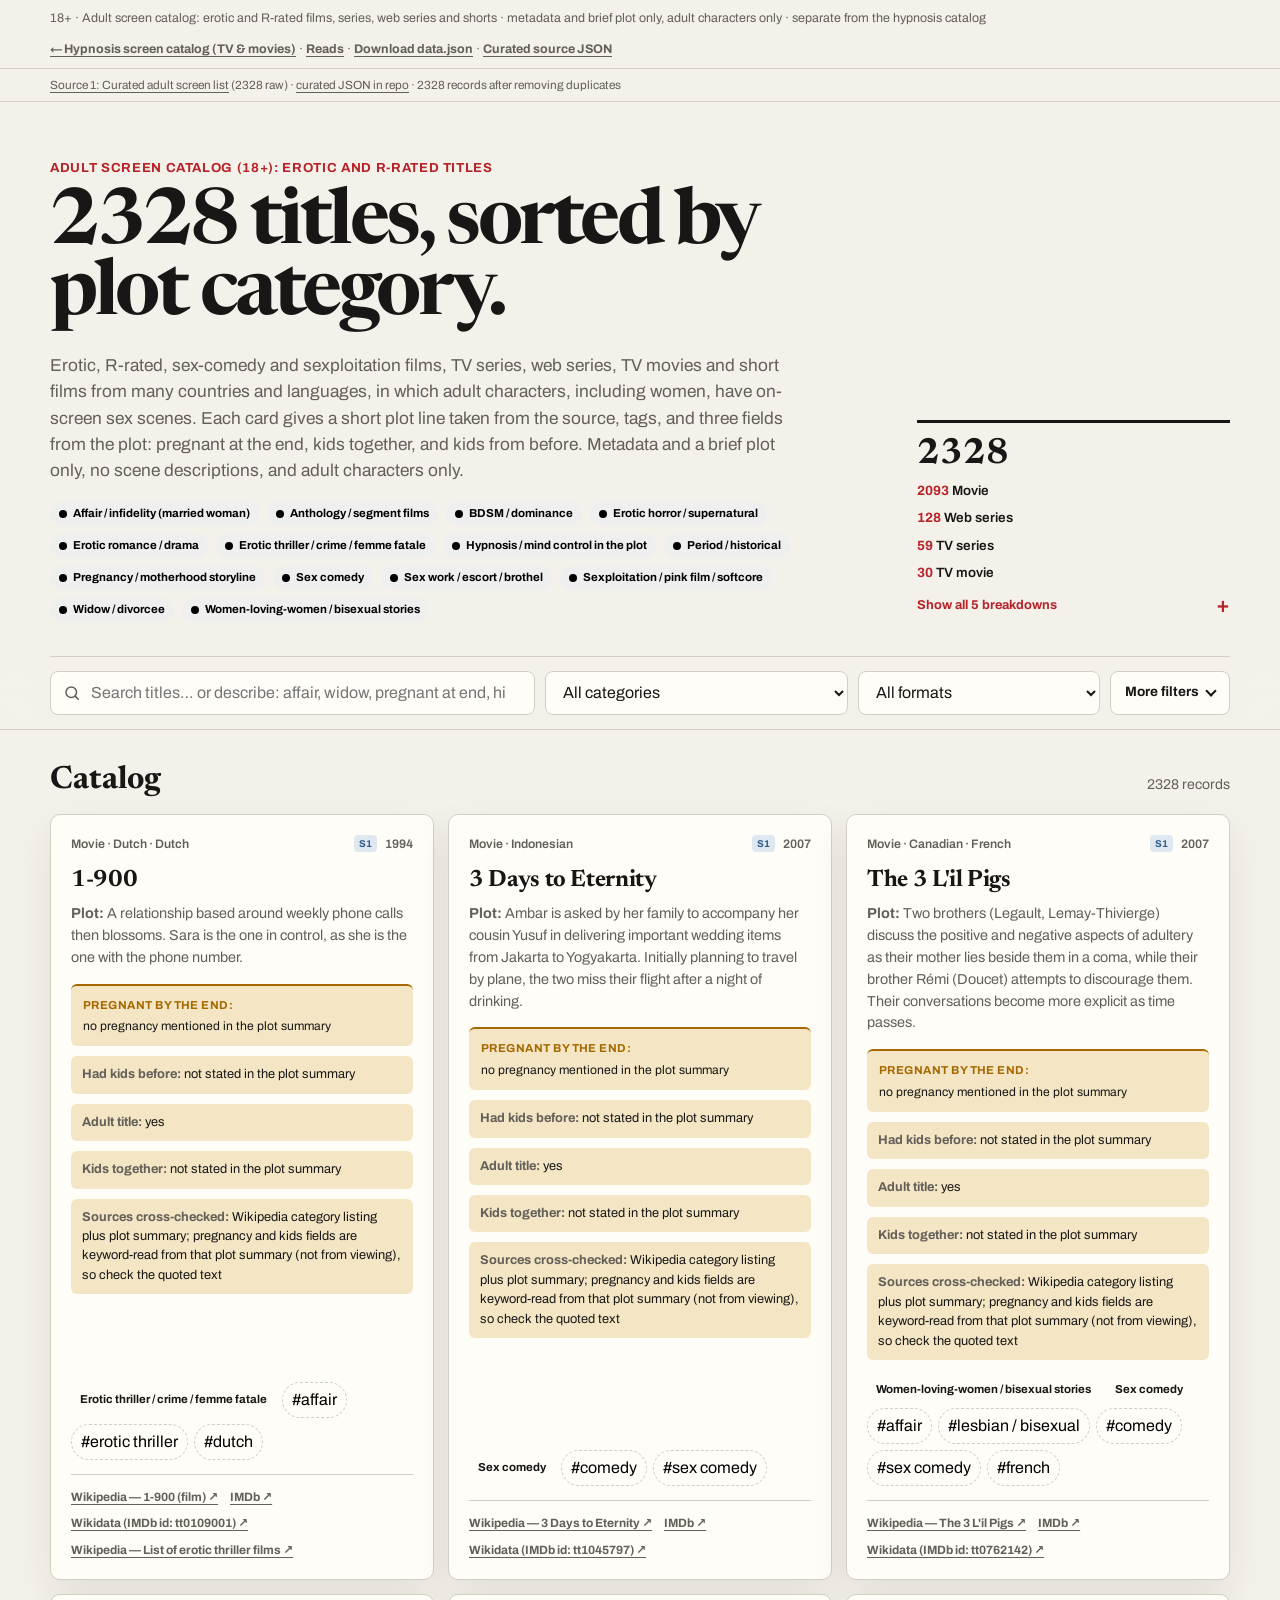
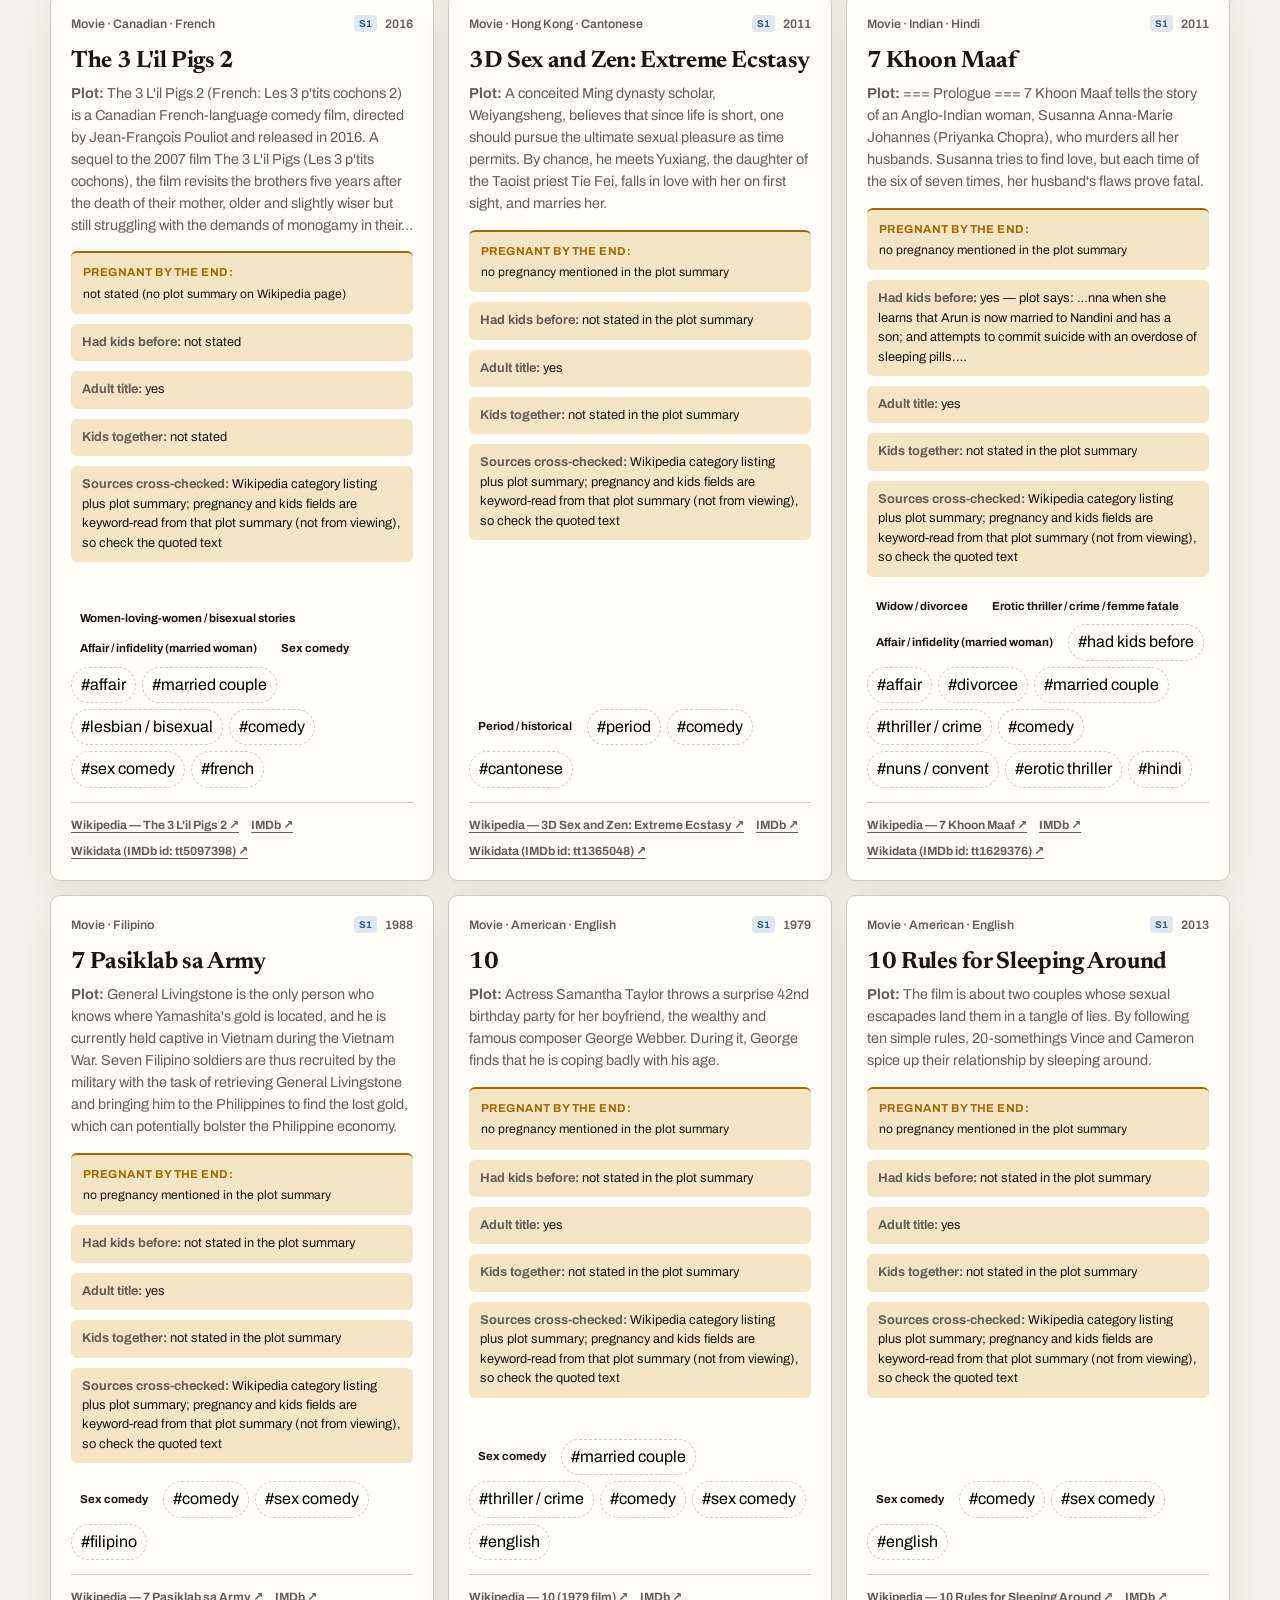
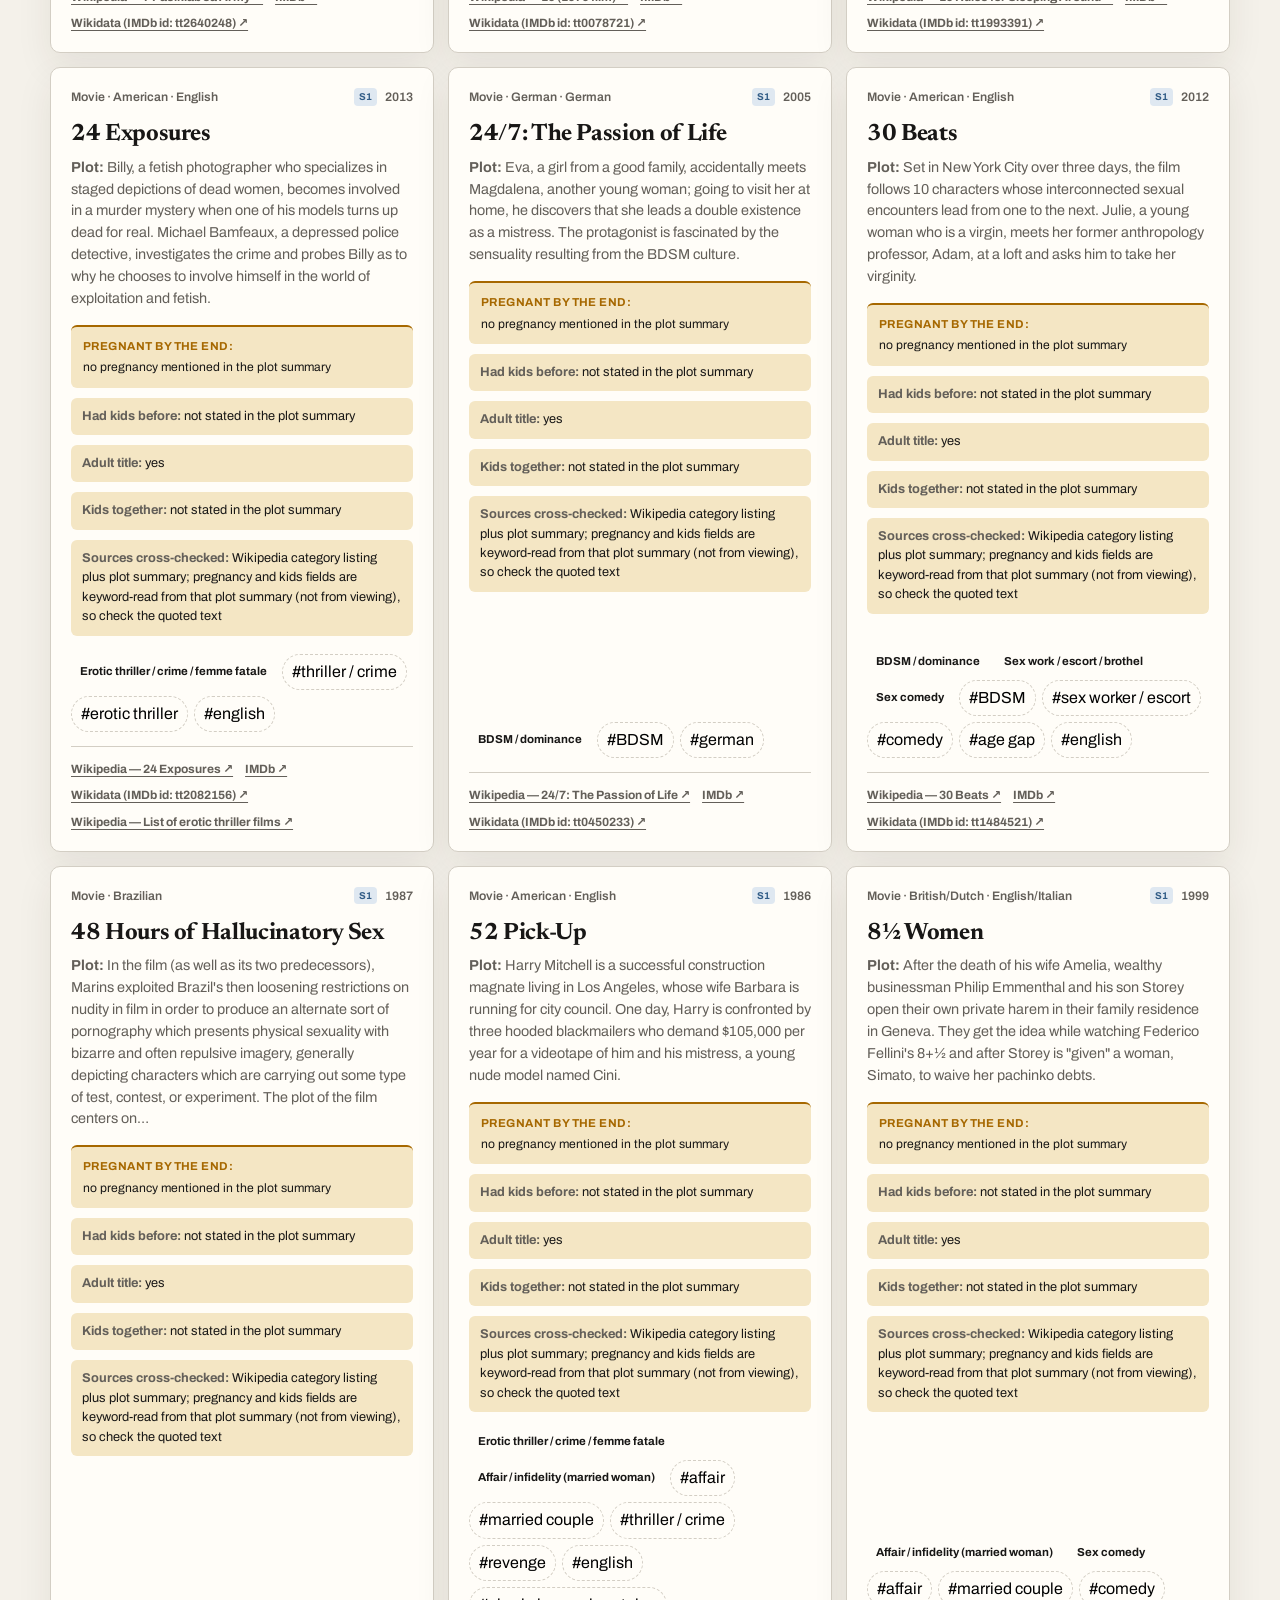
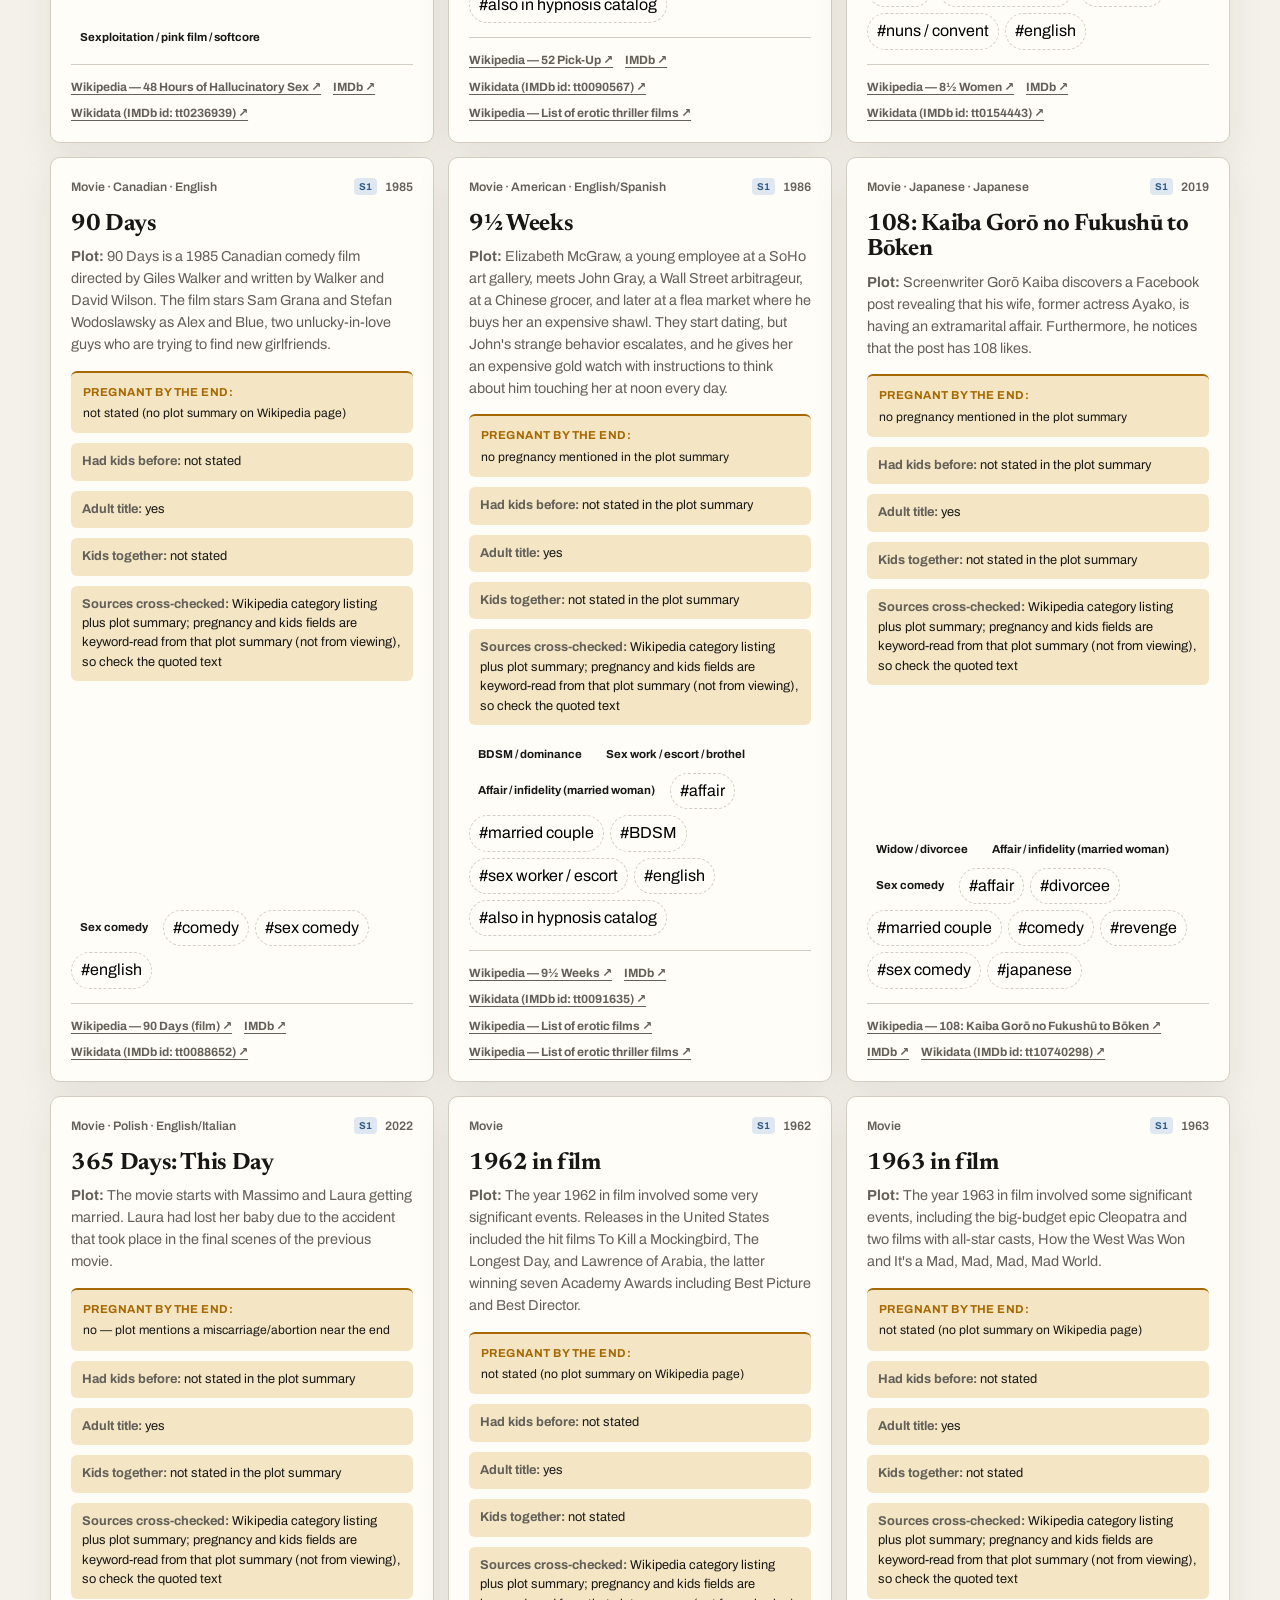
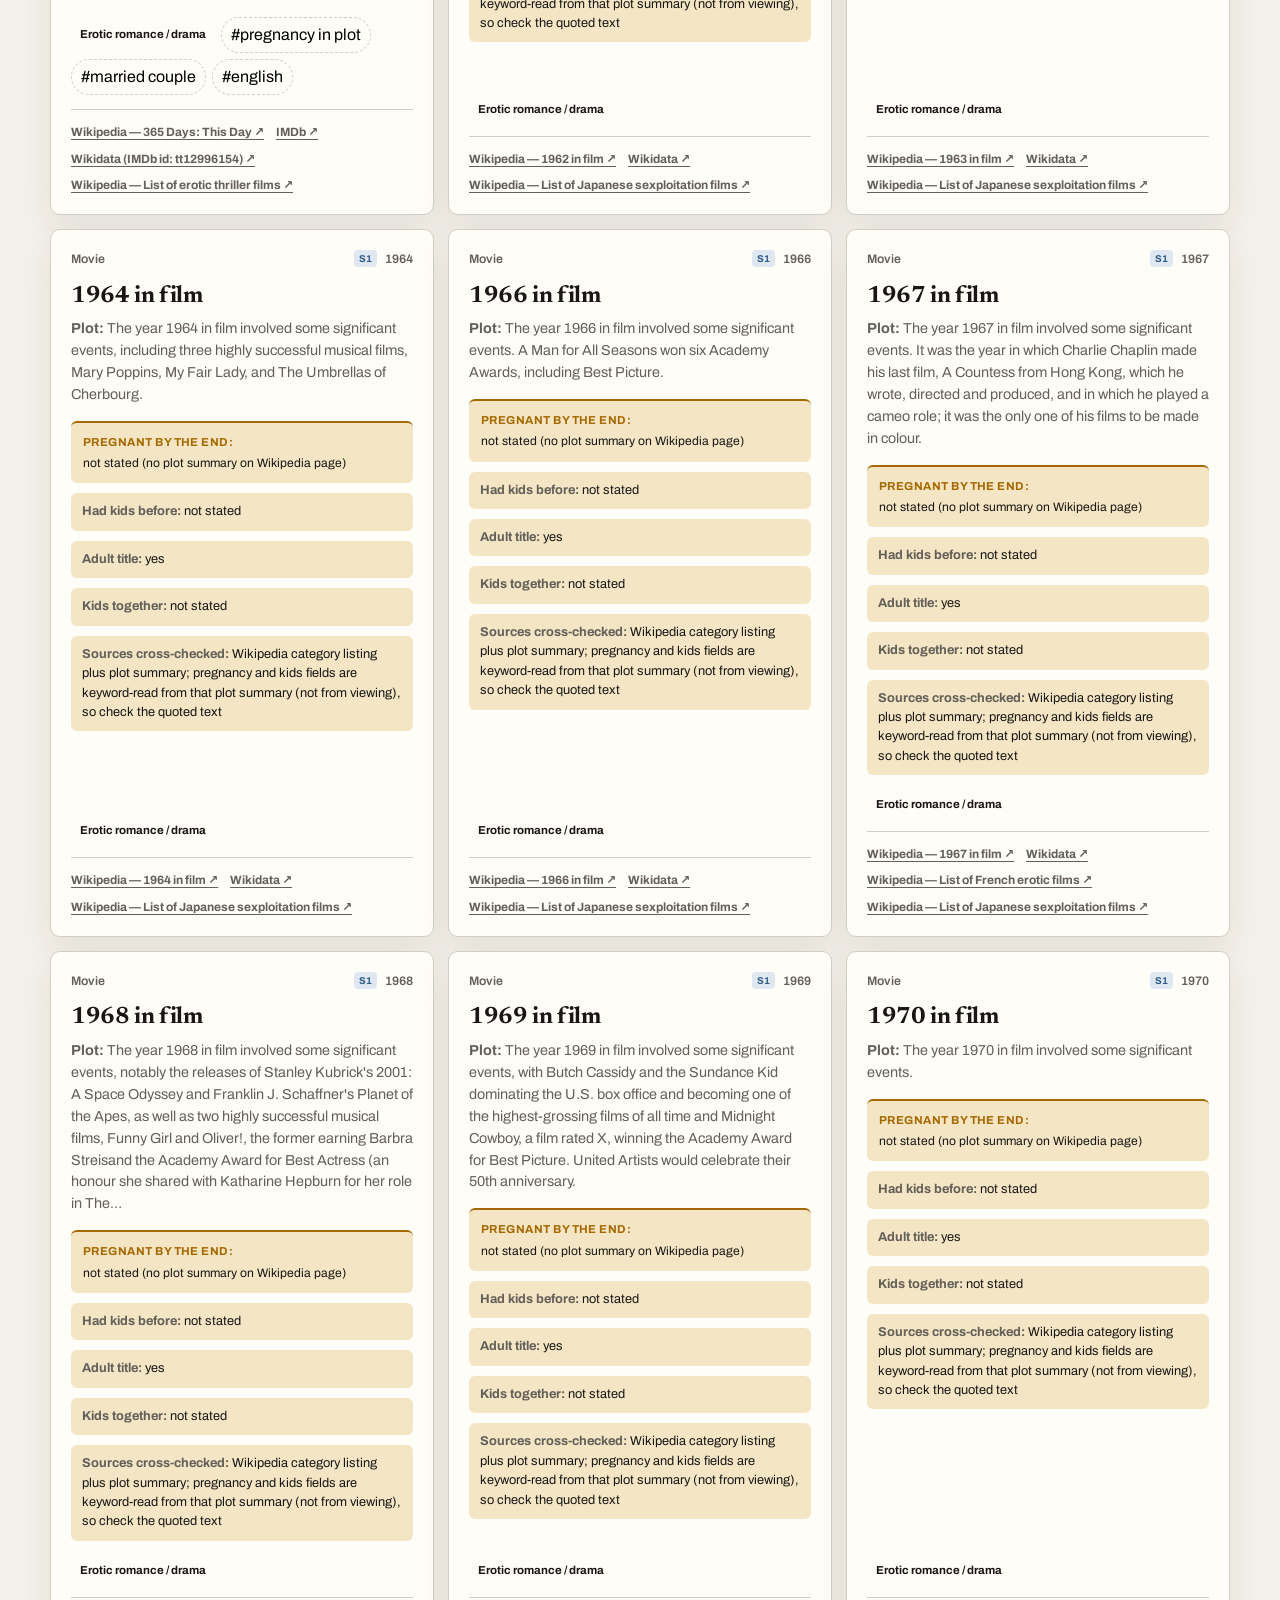
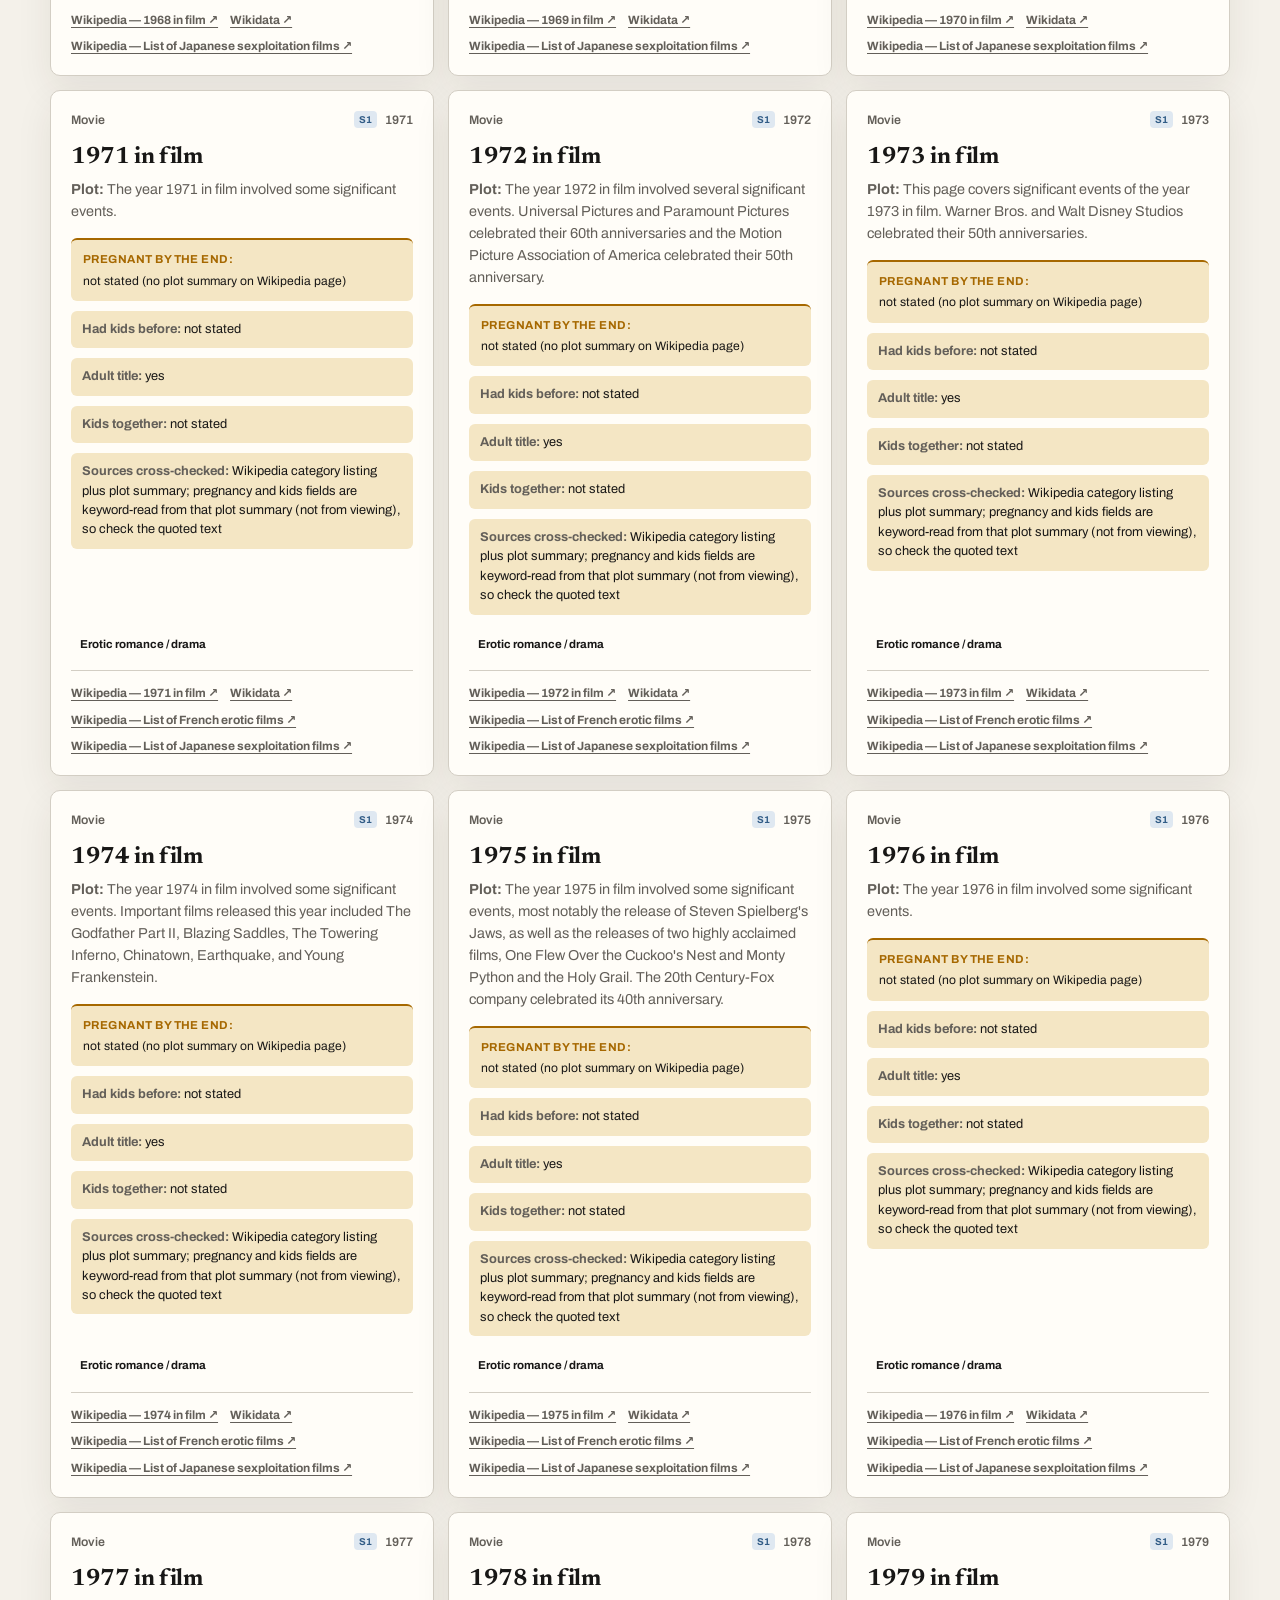
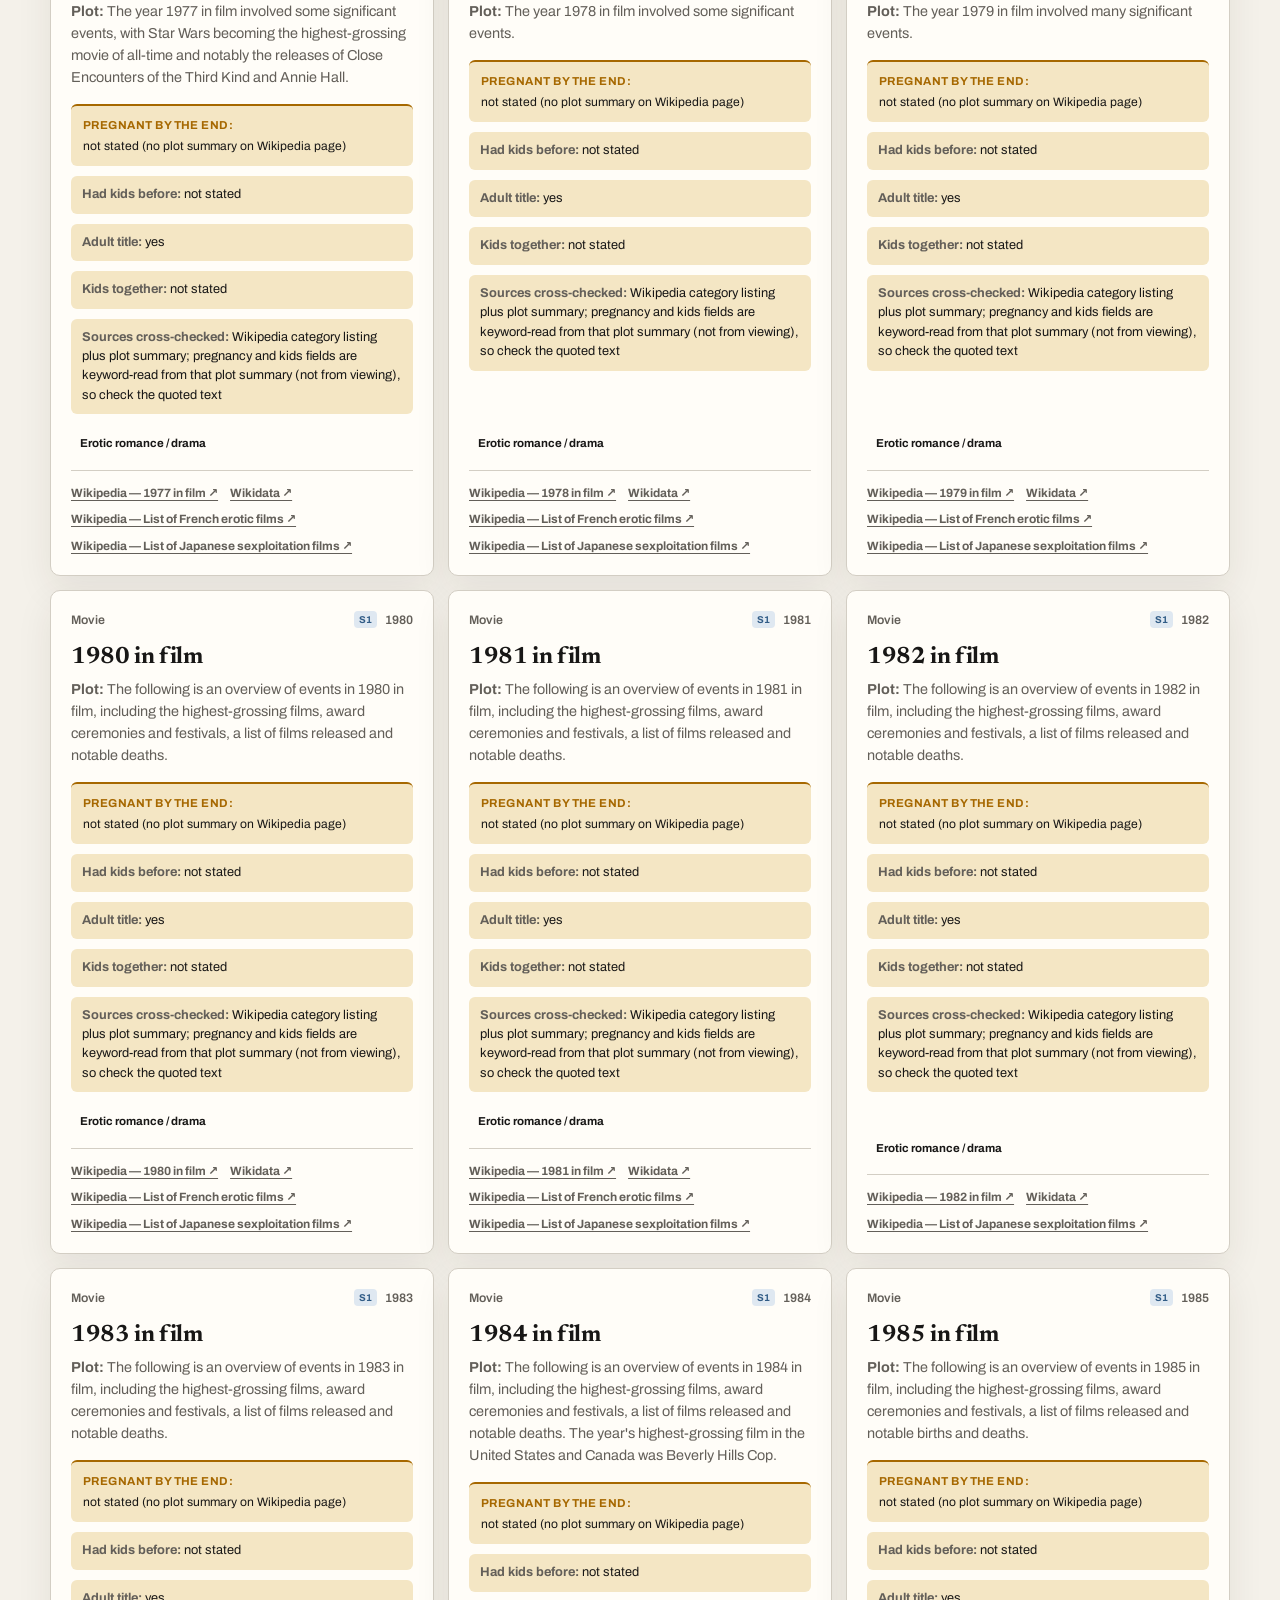
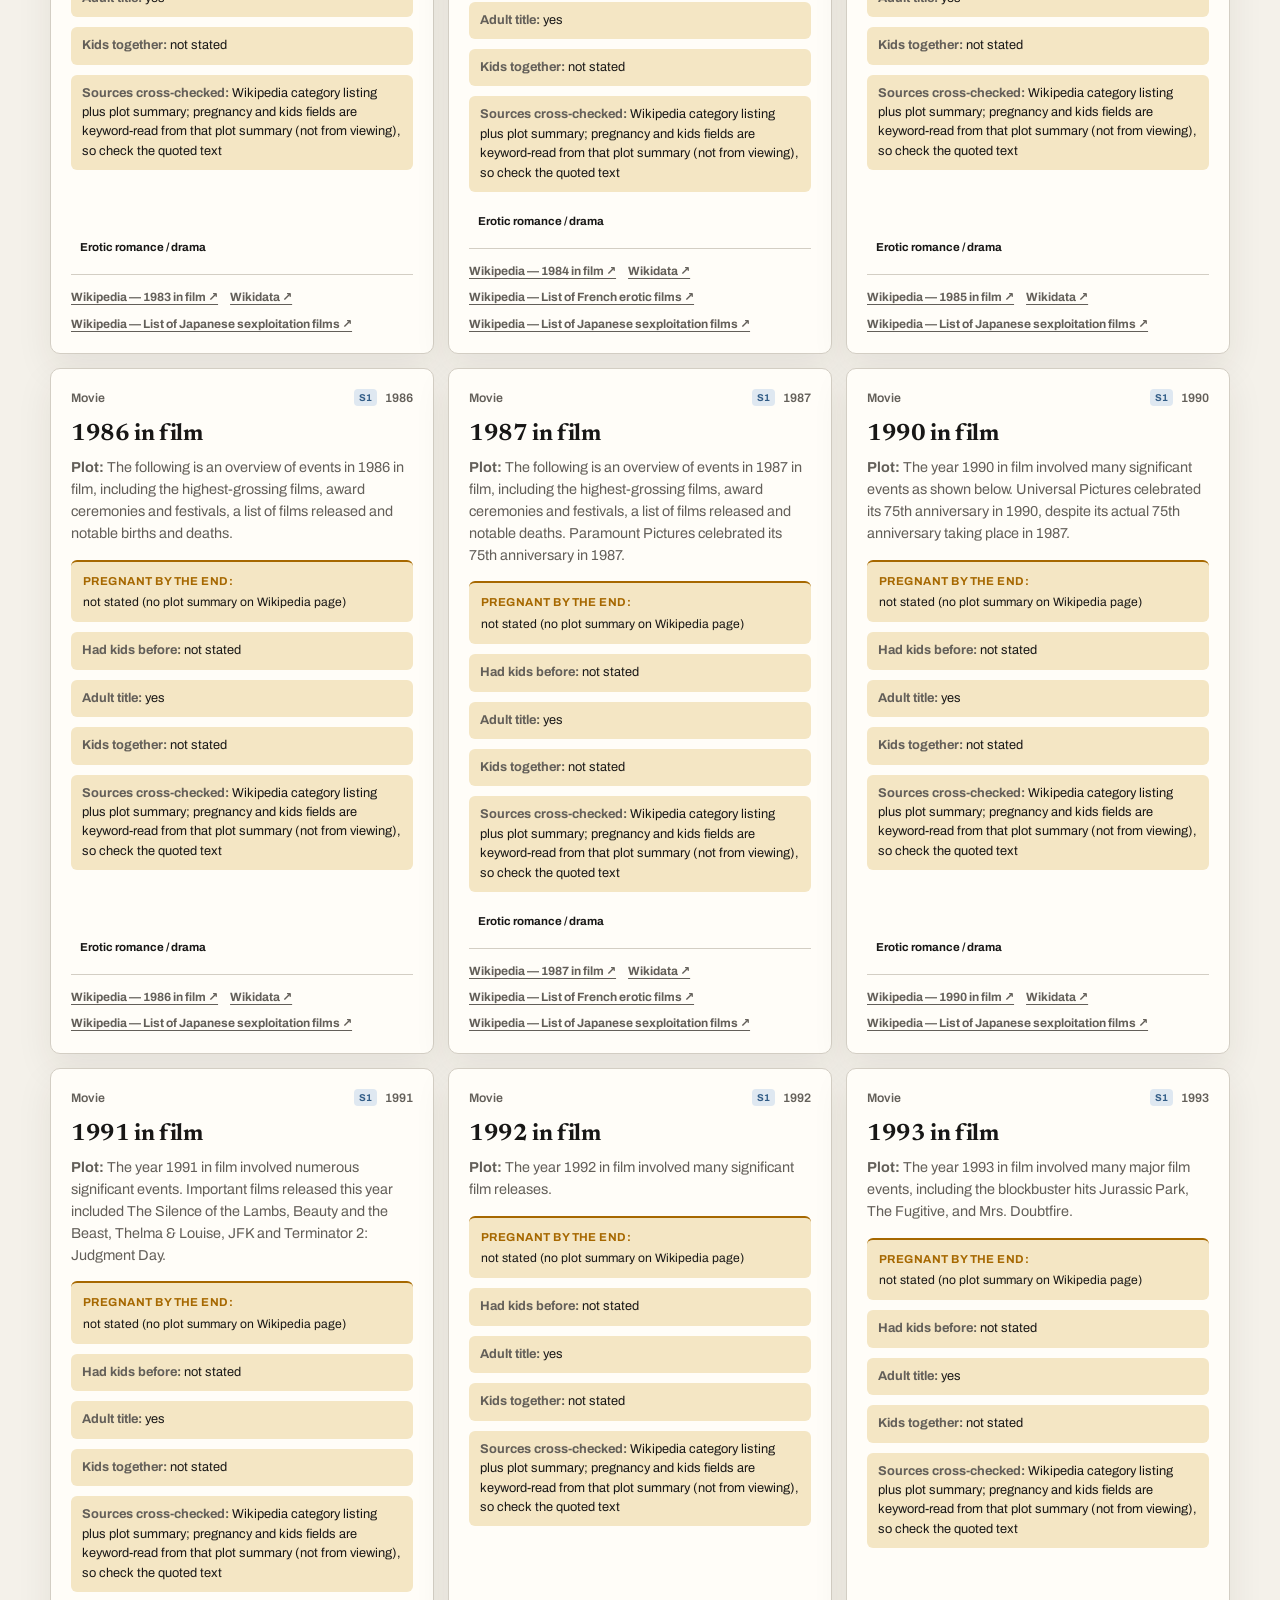
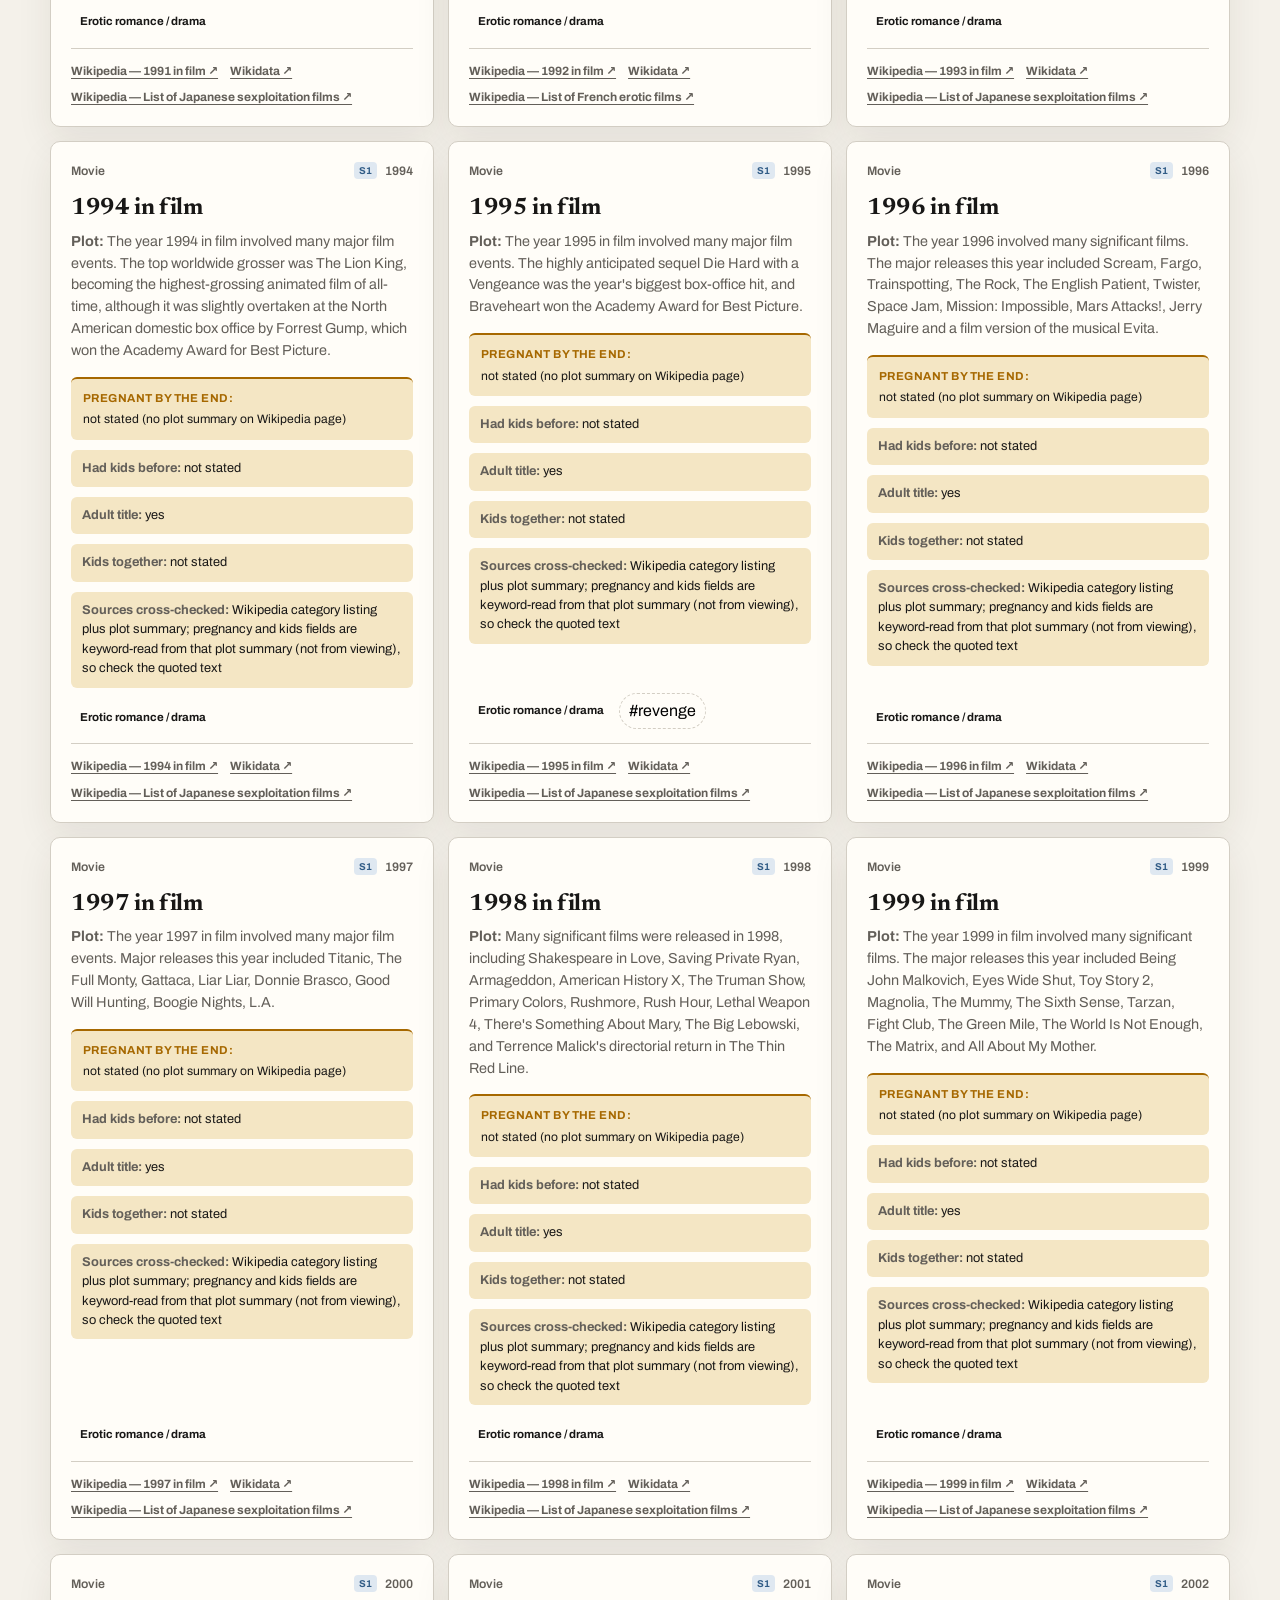
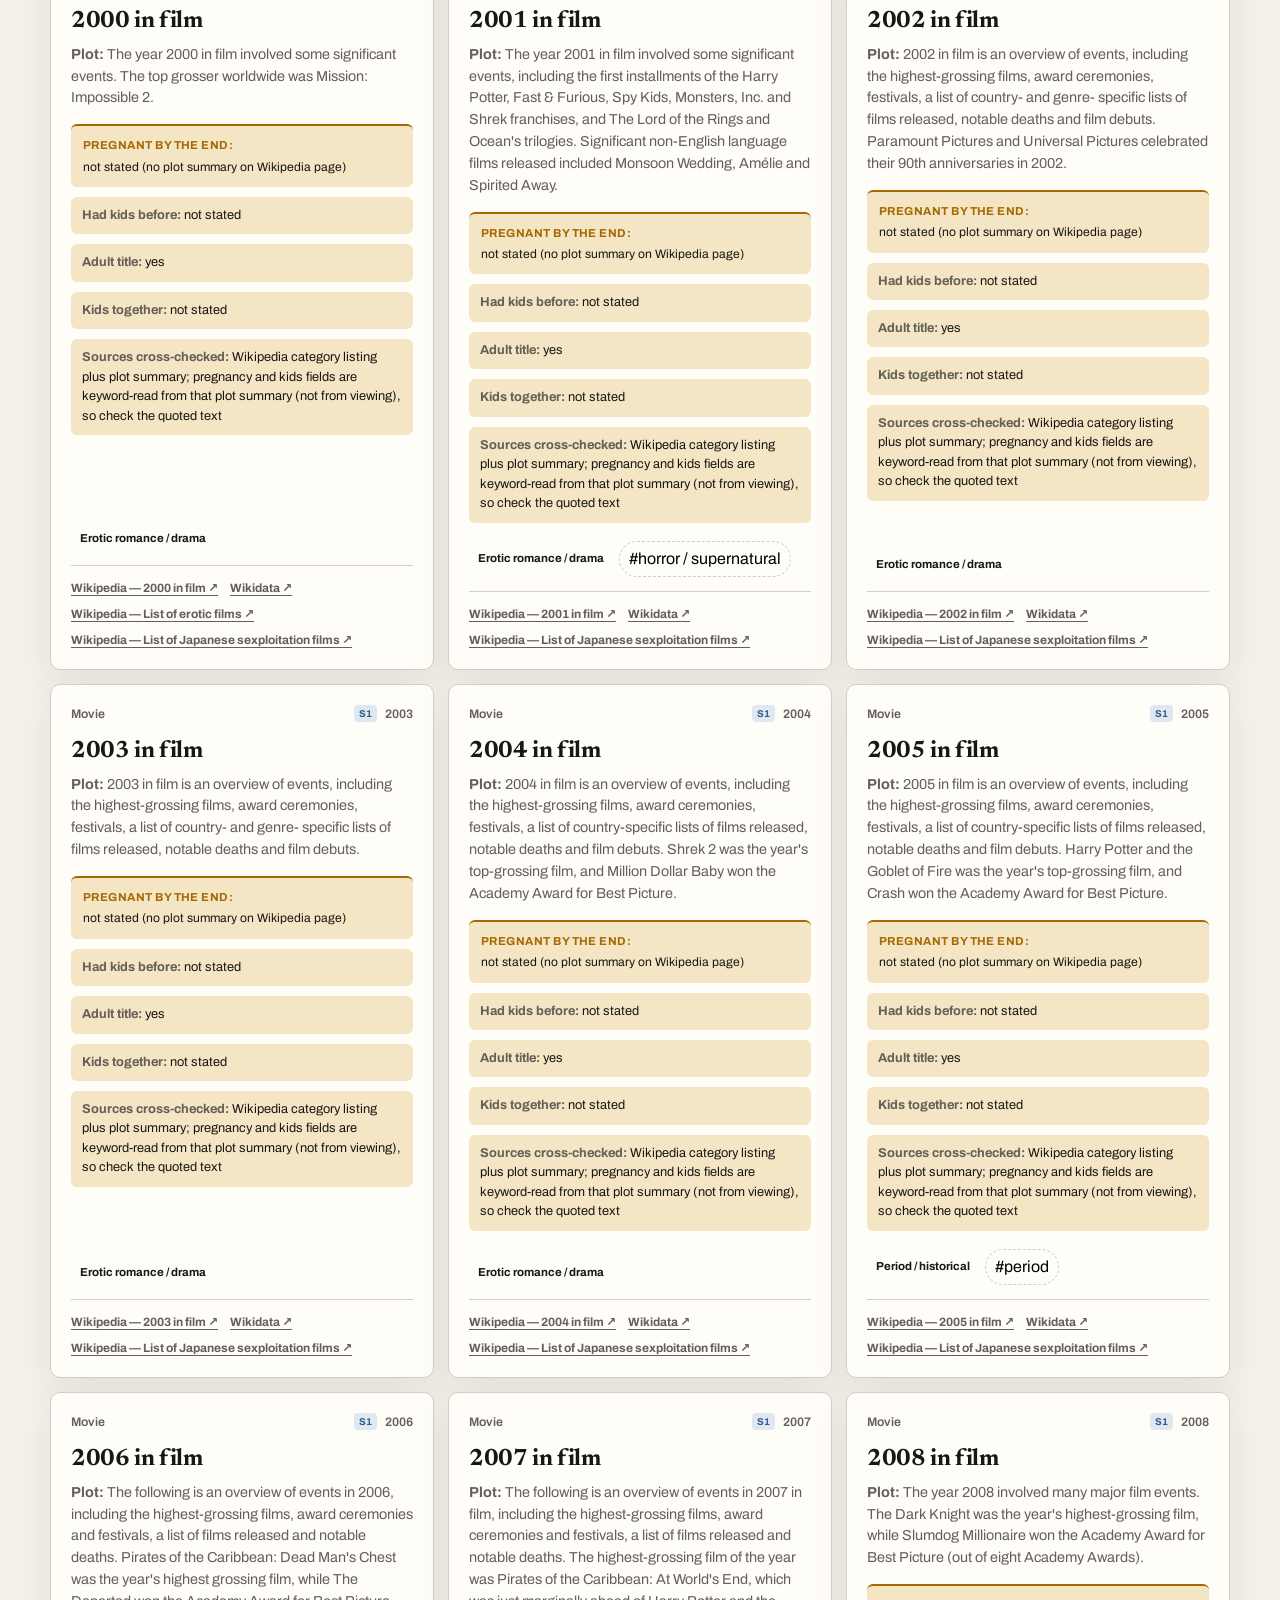
==== commit 0074f12d: "Add webpage edit mode so an entry can be removed from the live catalog and stay gone. A footer Edit " ====
--- a/adult/index.html
+++ b/adult/index.html
@@ -82,5 +82,6 @@
 </div>
 <script src="catalog.js"></script>
 <script src="../assets/app.js"></script>
+<script src="../assets/editor.js"></script>
 </body>
 </html>
--- a/assets/style.css
+++ b/assets/style.css
@@ -276,3 +276,34 @@
 .tier{grid-column:1/-1;display:flex;gap:10px;align-items:baseline;flex-wrap:wrap;border-top:2px solid currentColor;padding:10px 0 2px;margin-top:6px}
 .tier span{opacity:.7;font-size:.9em}
 .tier.tier2,.tier.tier3{border-top-style:dashed;opacity:.9}
+
+/* webpage edit mode: remove / undo (hidden unless body.edit-mode) */
+body:not(.edit-mode) .remove-entry{display:none}
+.card{position:relative}
+.remove-entry{flex:0 0 auto;margin-left:auto;width:32px;height:32px;padding:0;border:1px solid var(--line);border-radius:8px;background:var(--surface);color:var(--muted);cursor:pointer;display:inline-flex;align-items:center;justify-content:center;line-height:0}
+.remove-entry:hover,.remove-entry:focus{color:var(--accent);border-color:var(--accent);outline:none}
+.remove-entry svg{width:16px;height:16px}
+.card-top{align-items:center}
+.edit-chrome{position:relative;display:flex;flex-wrap:wrap;gap:8px;align-items:center;margin-top:10px}
+.edit-mode-btn,.edit-ghost,.undo-entry,.edit-x{height:36px;padding:0 12px;border:1px solid var(--line);border-radius:8px;background:var(--surface);color:var(--ink);cursor:pointer}
+.edit-mode-btn[aria-pressed="true"]{background:var(--ink);color:var(--paper);border-color:var(--ink)}
+.edit-ghost{color:var(--muted)}
+.edit-tools{display:flex;gap:8px;flex-wrap:wrap;align-items:center}
+.token-panel,.removed-panel{position:absolute;bottom:48px;left:0;z-index:8;width:min(440px,calc(100vw - 32px));padding:14px 16px;border:1px solid var(--line);border-radius:10px;background:var(--surface);box-shadow:var(--shadow);color:var(--ink);font-size:.88rem}
+.token-panel p{margin:0 0 10px;color:var(--muted)}
+.token-label{display:block;font-weight:600;margin:0 0 10px}
+.token-label input{display:block;width:100%;margin-top:4px;height:40px;padding:0 10px;border:1px solid var(--line);border-radius:8px;background:var(--paper);color:var(--ink)}
+.token-actions{display:flex;flex-wrap:wrap;gap:8px}
+.removed-head{display:flex;justify-content:space-between;align-items:center;gap:8px;margin-bottom:8px}
+.removed-empty{margin:0;color:var(--muted)}
+.removed-list{list-style:none;margin:0;padding:0;max-height:50vh;overflow:auto}
+.removed-list li{display:flex;justify-content:space-between;align-items:center;gap:8px;padding:6px 0;border-top:1px solid var(--line)}
+.removed-list li.other{opacity:.75}
+.undo-entry{height:30px;padding:0 10px;font-size:.8rem}
+.edit-toasts{position:fixed;z-index:20;right:16px;bottom:16px;display:flex;flex-direction:column;gap:8px;width:min(360px,calc(100vw - 32px));pointer-events:none}
+.edit-toast{padding:10px 12px;border-radius:8px;background:var(--ink);color:var(--paper);box-shadow:var(--shadow);font-size:.85rem}
+.edit-toast.ok{background:var(--teal);color:#fff}
+.edit-toast.err{background:var(--accent);color:#fff}
+.edit-toast.saving{background:var(--navy);color:#fff}
+.edit-toast.out{opacity:0;transition:opacity .35s}
+
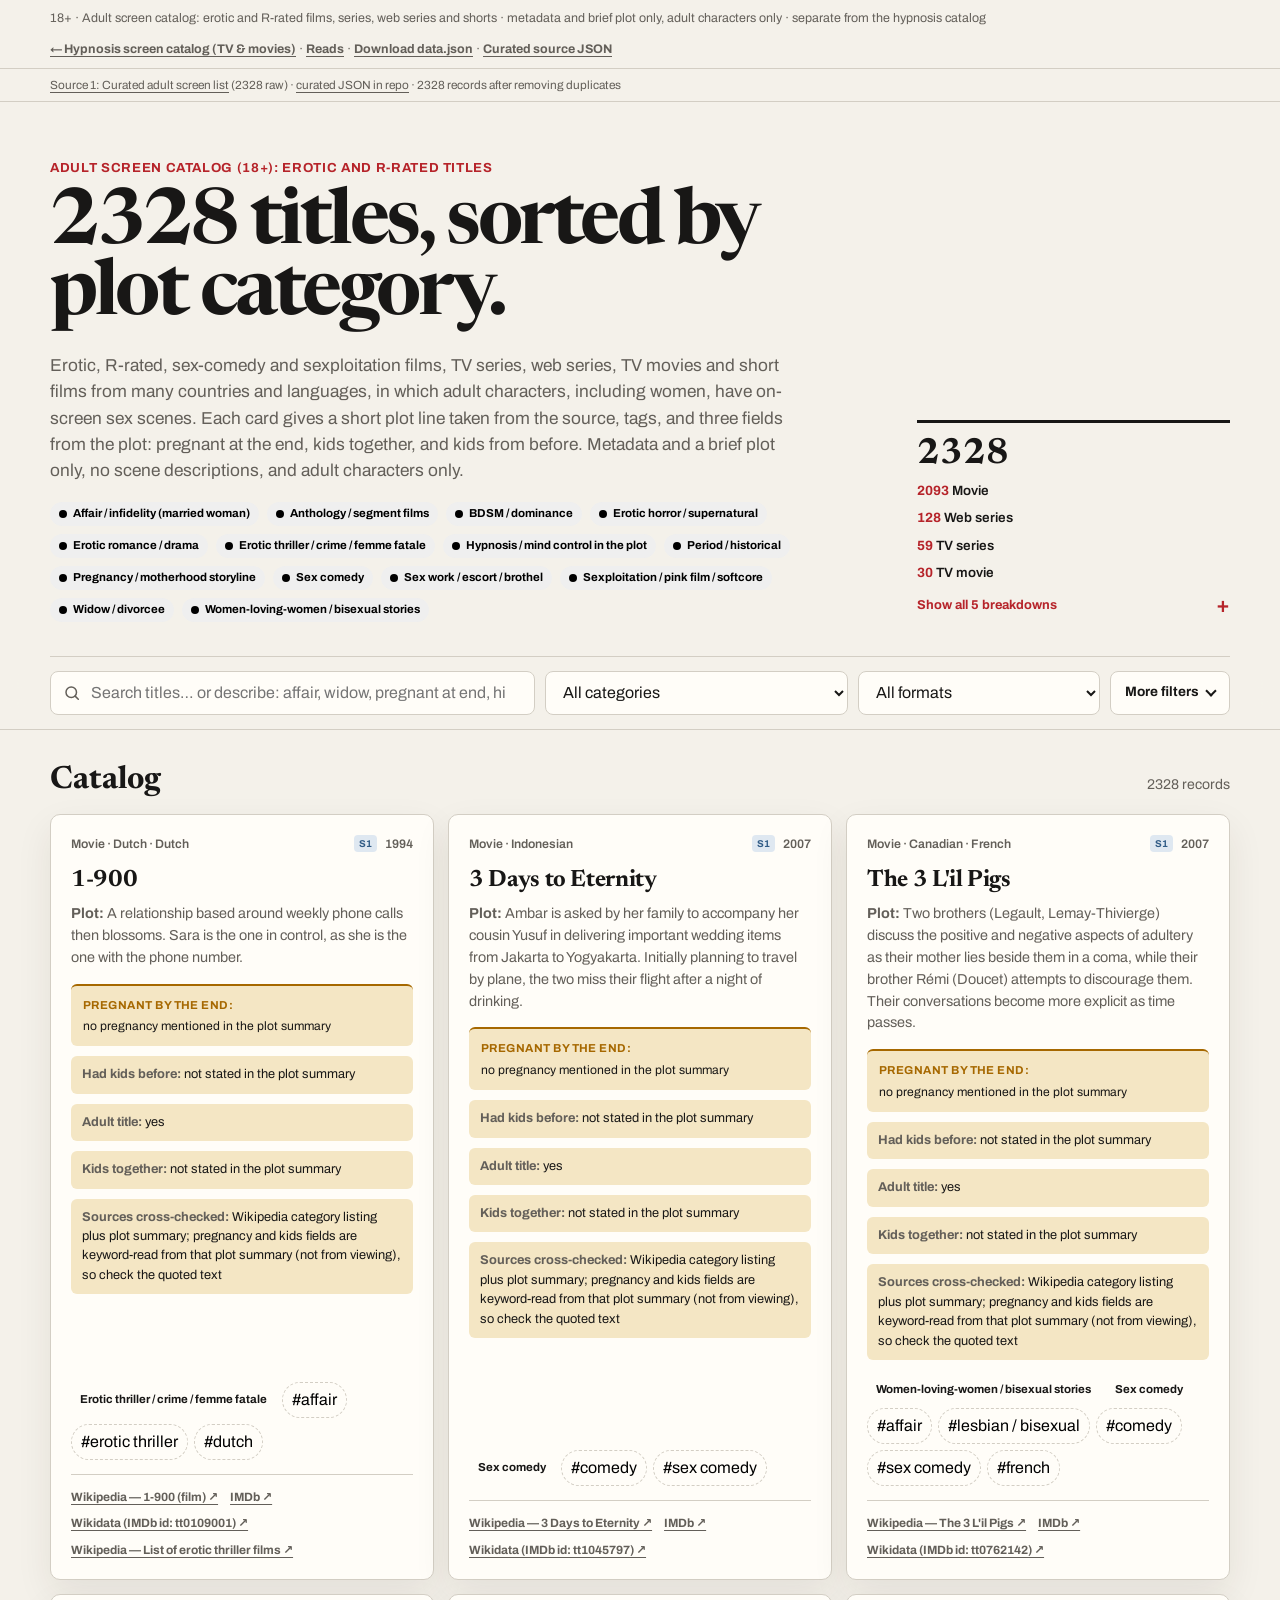
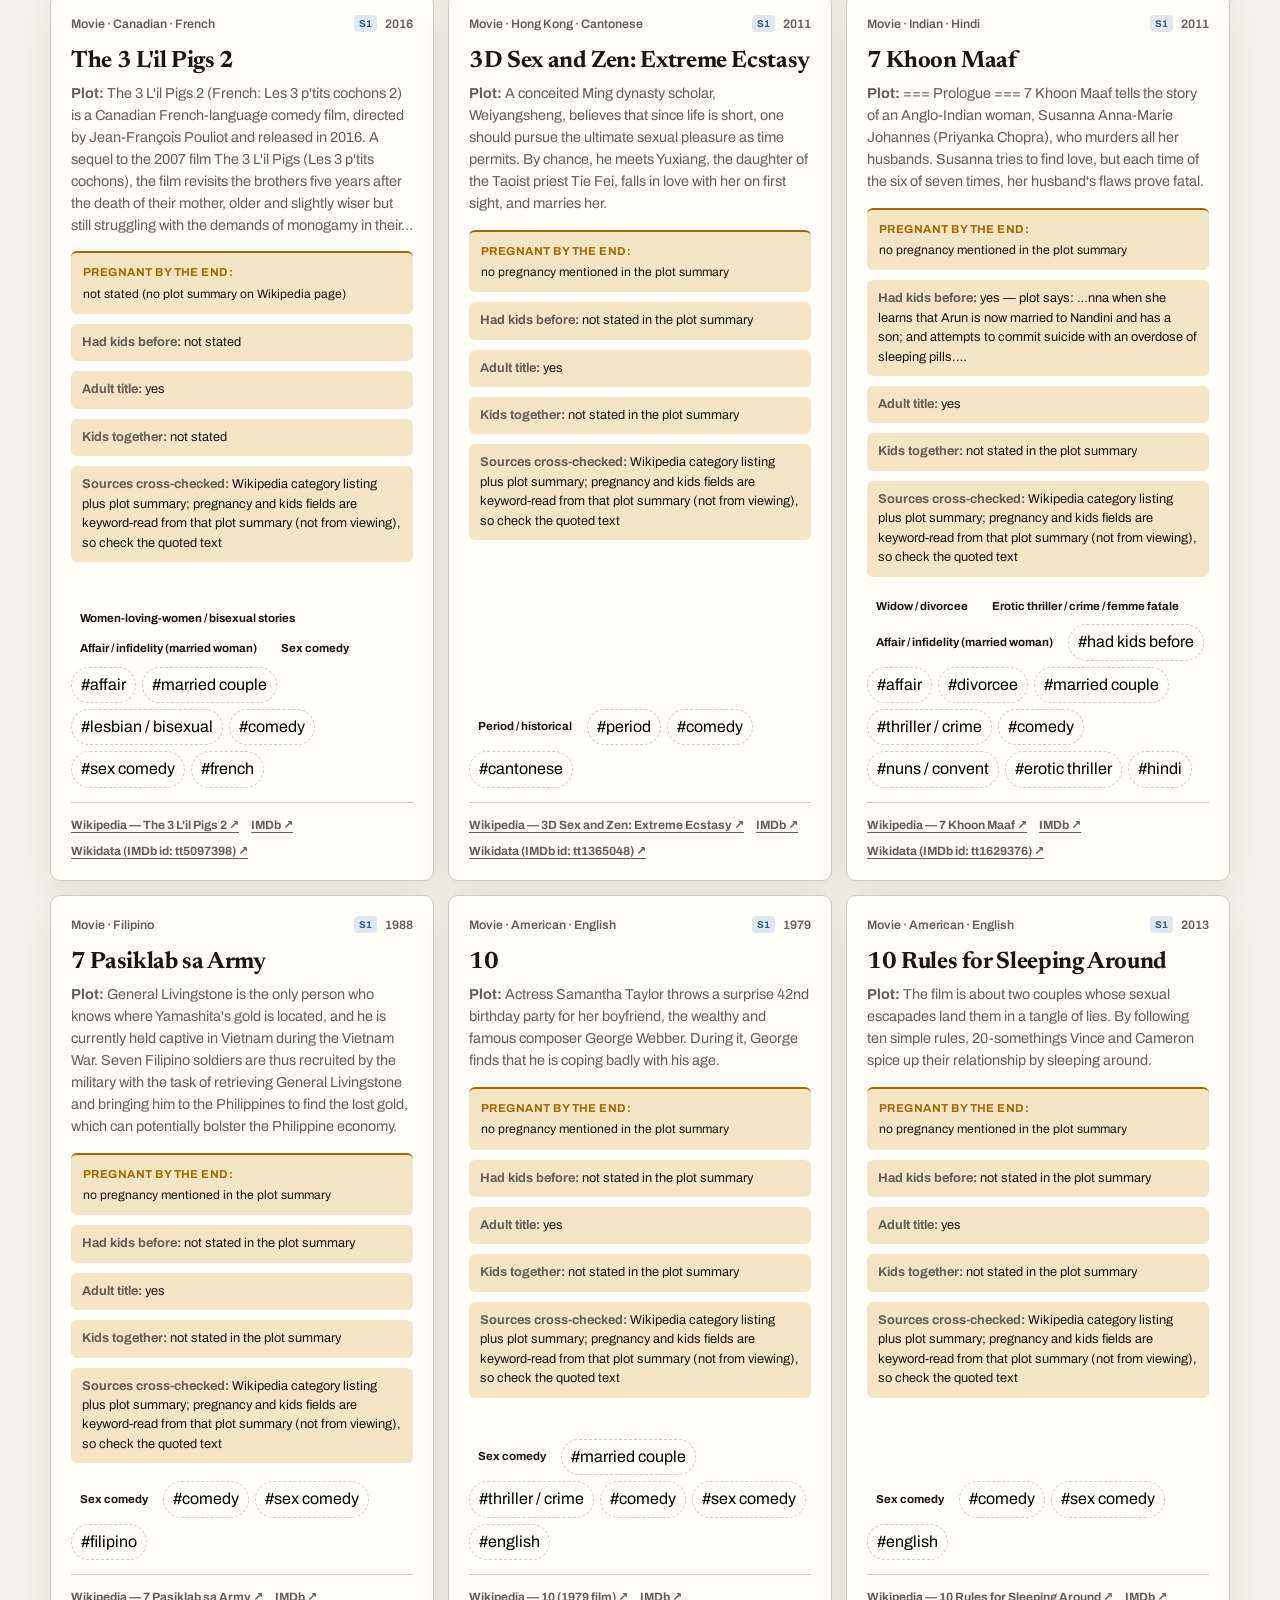
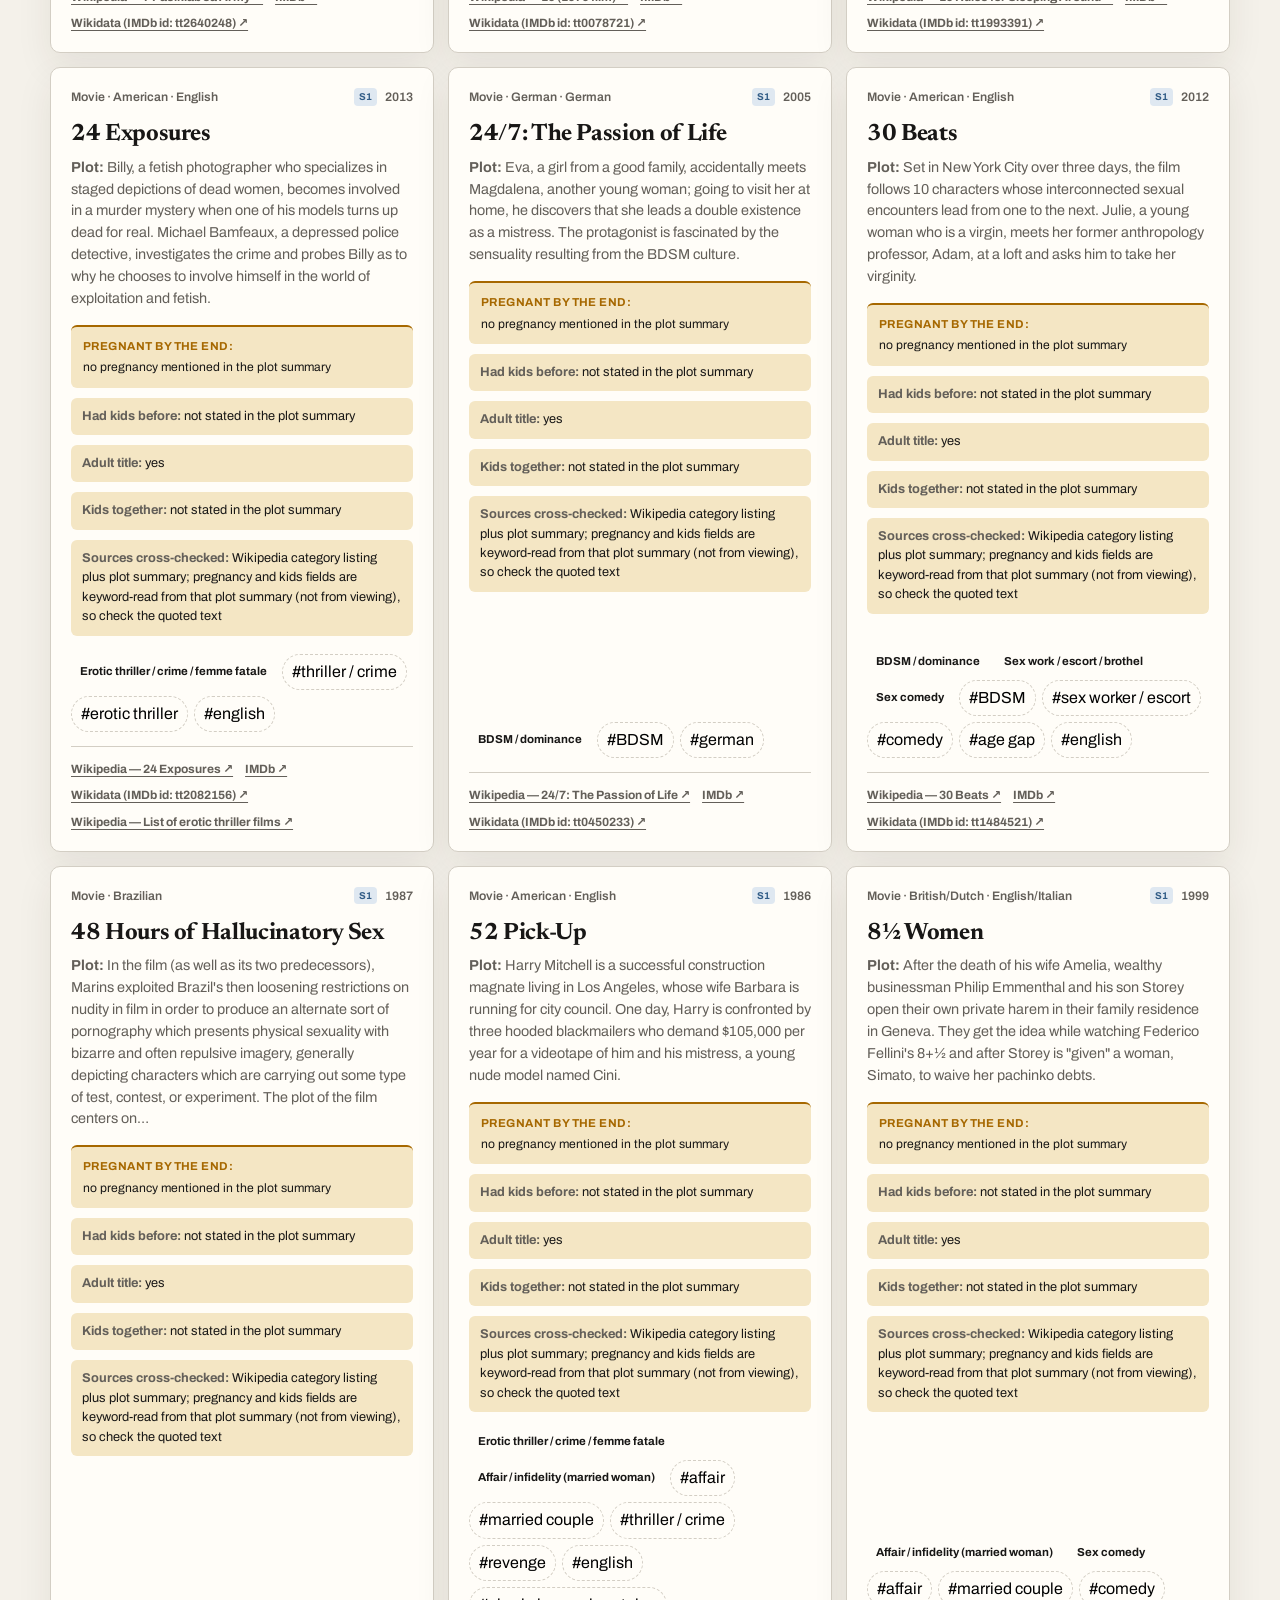
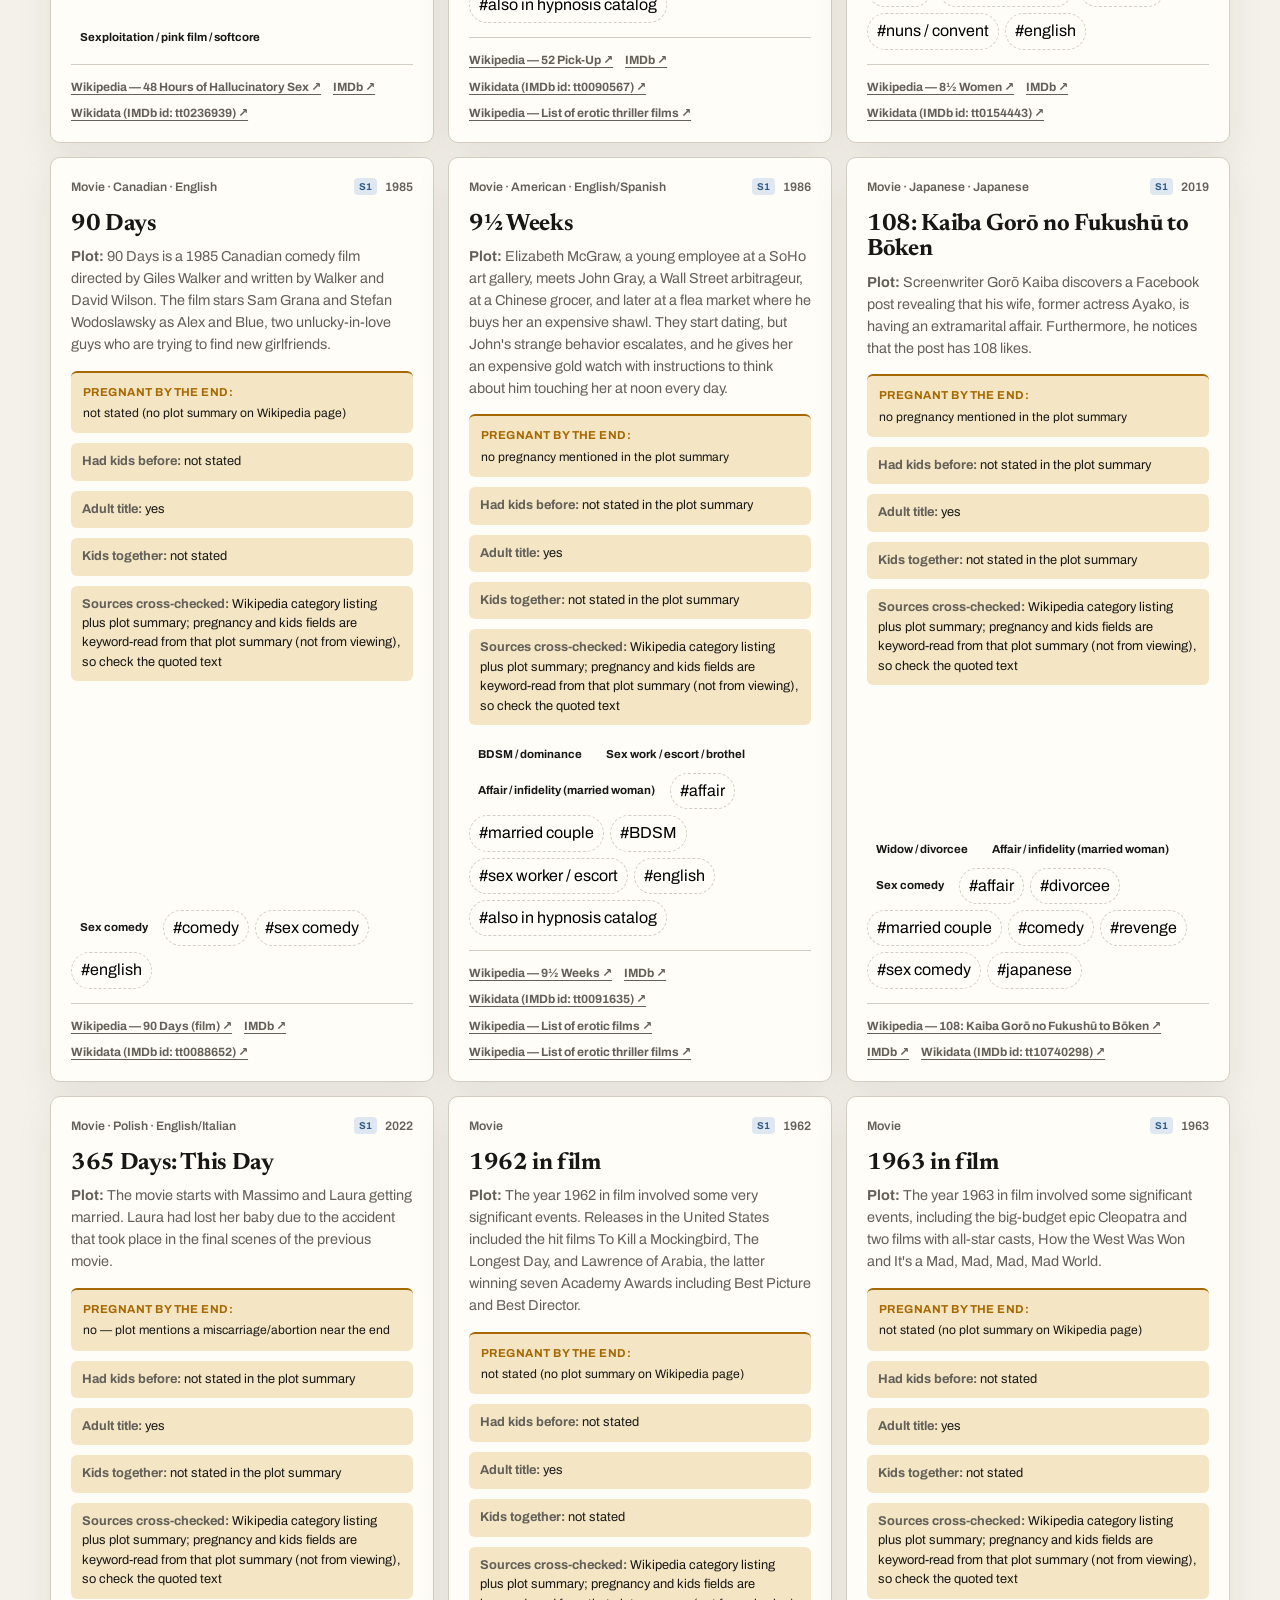
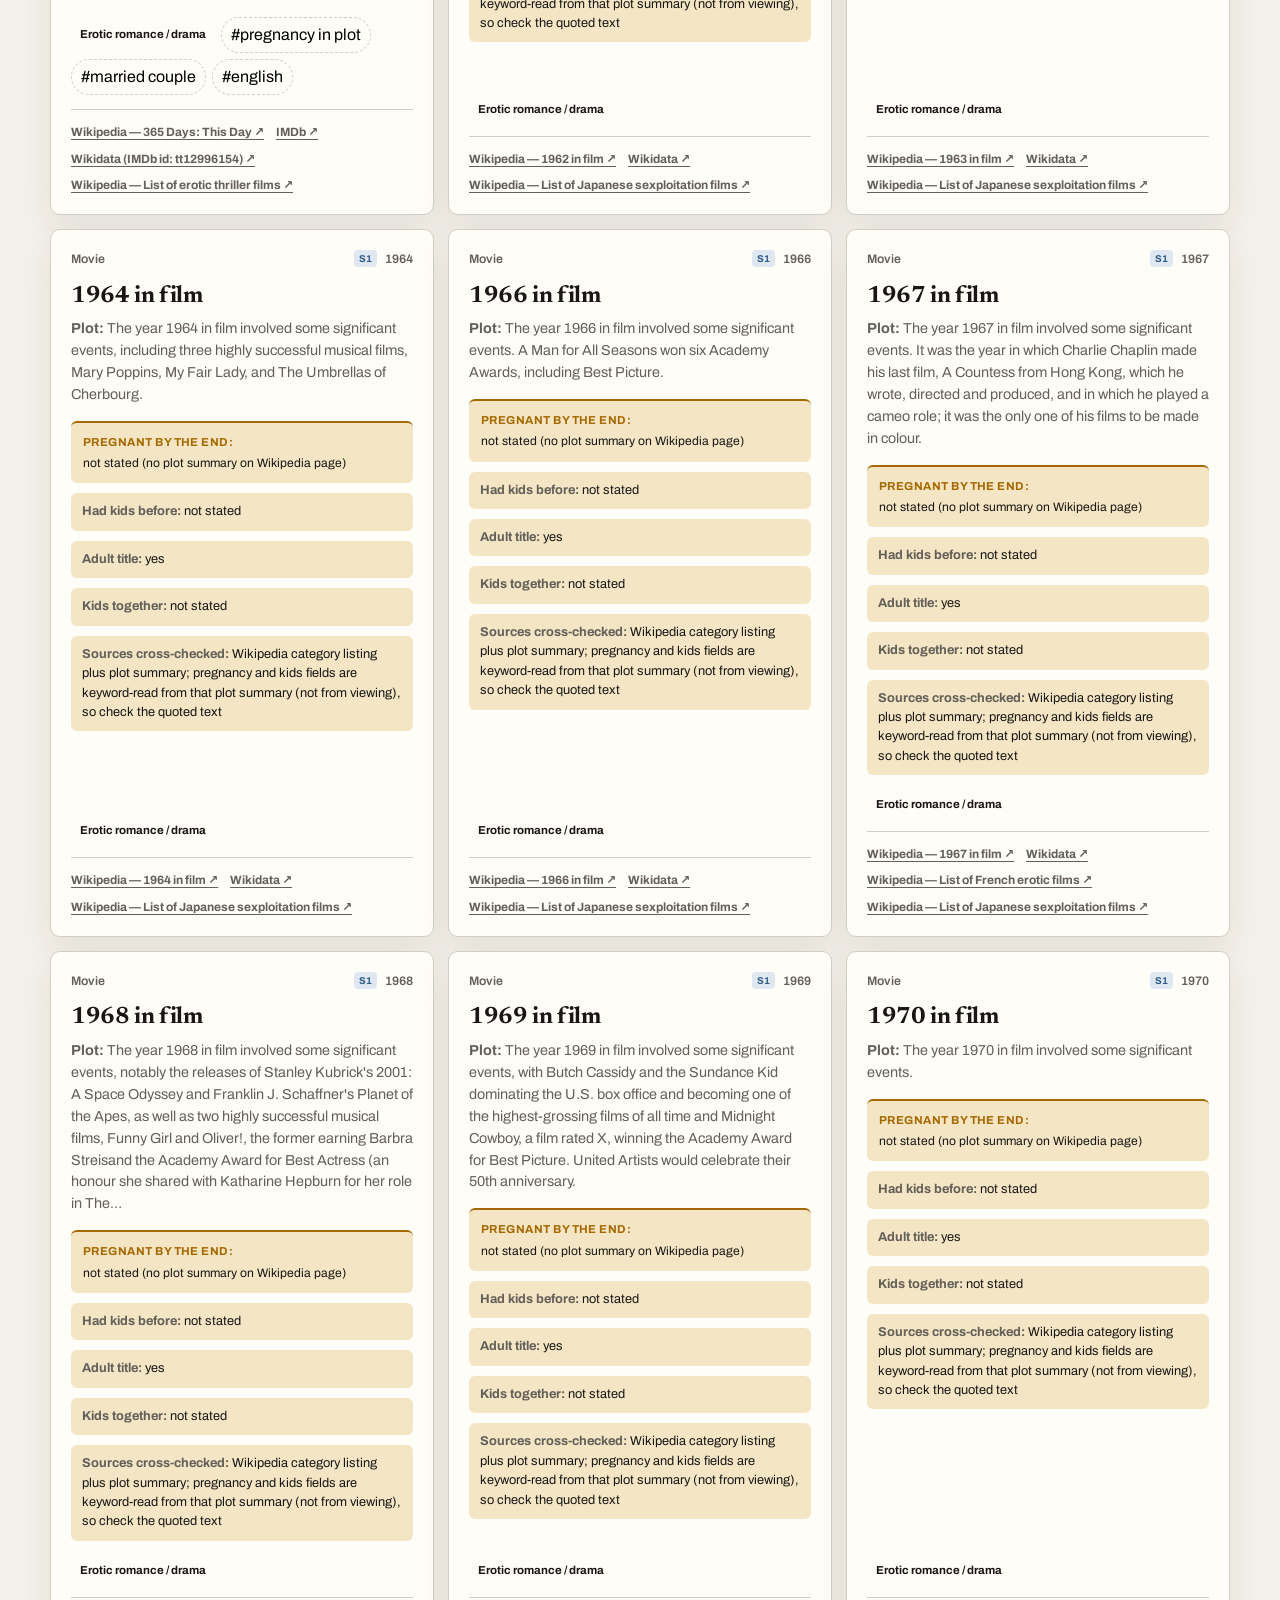
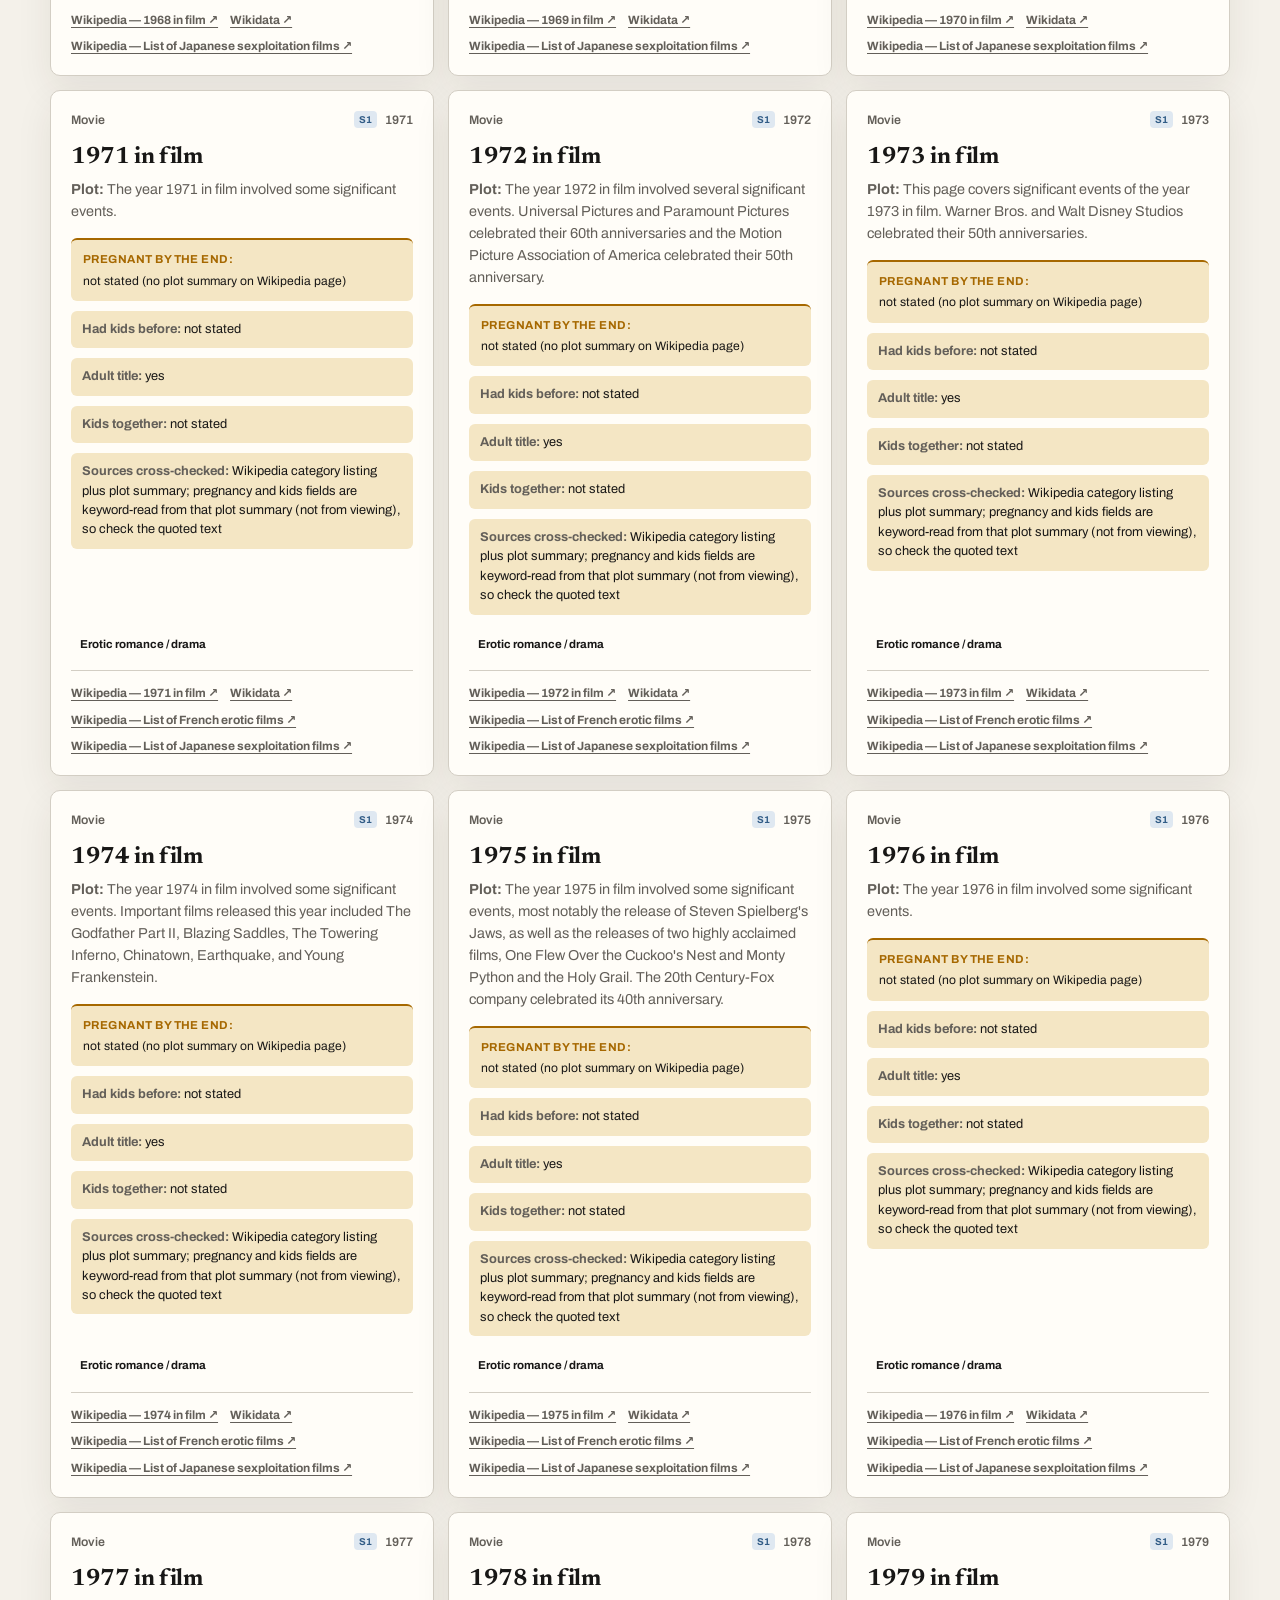
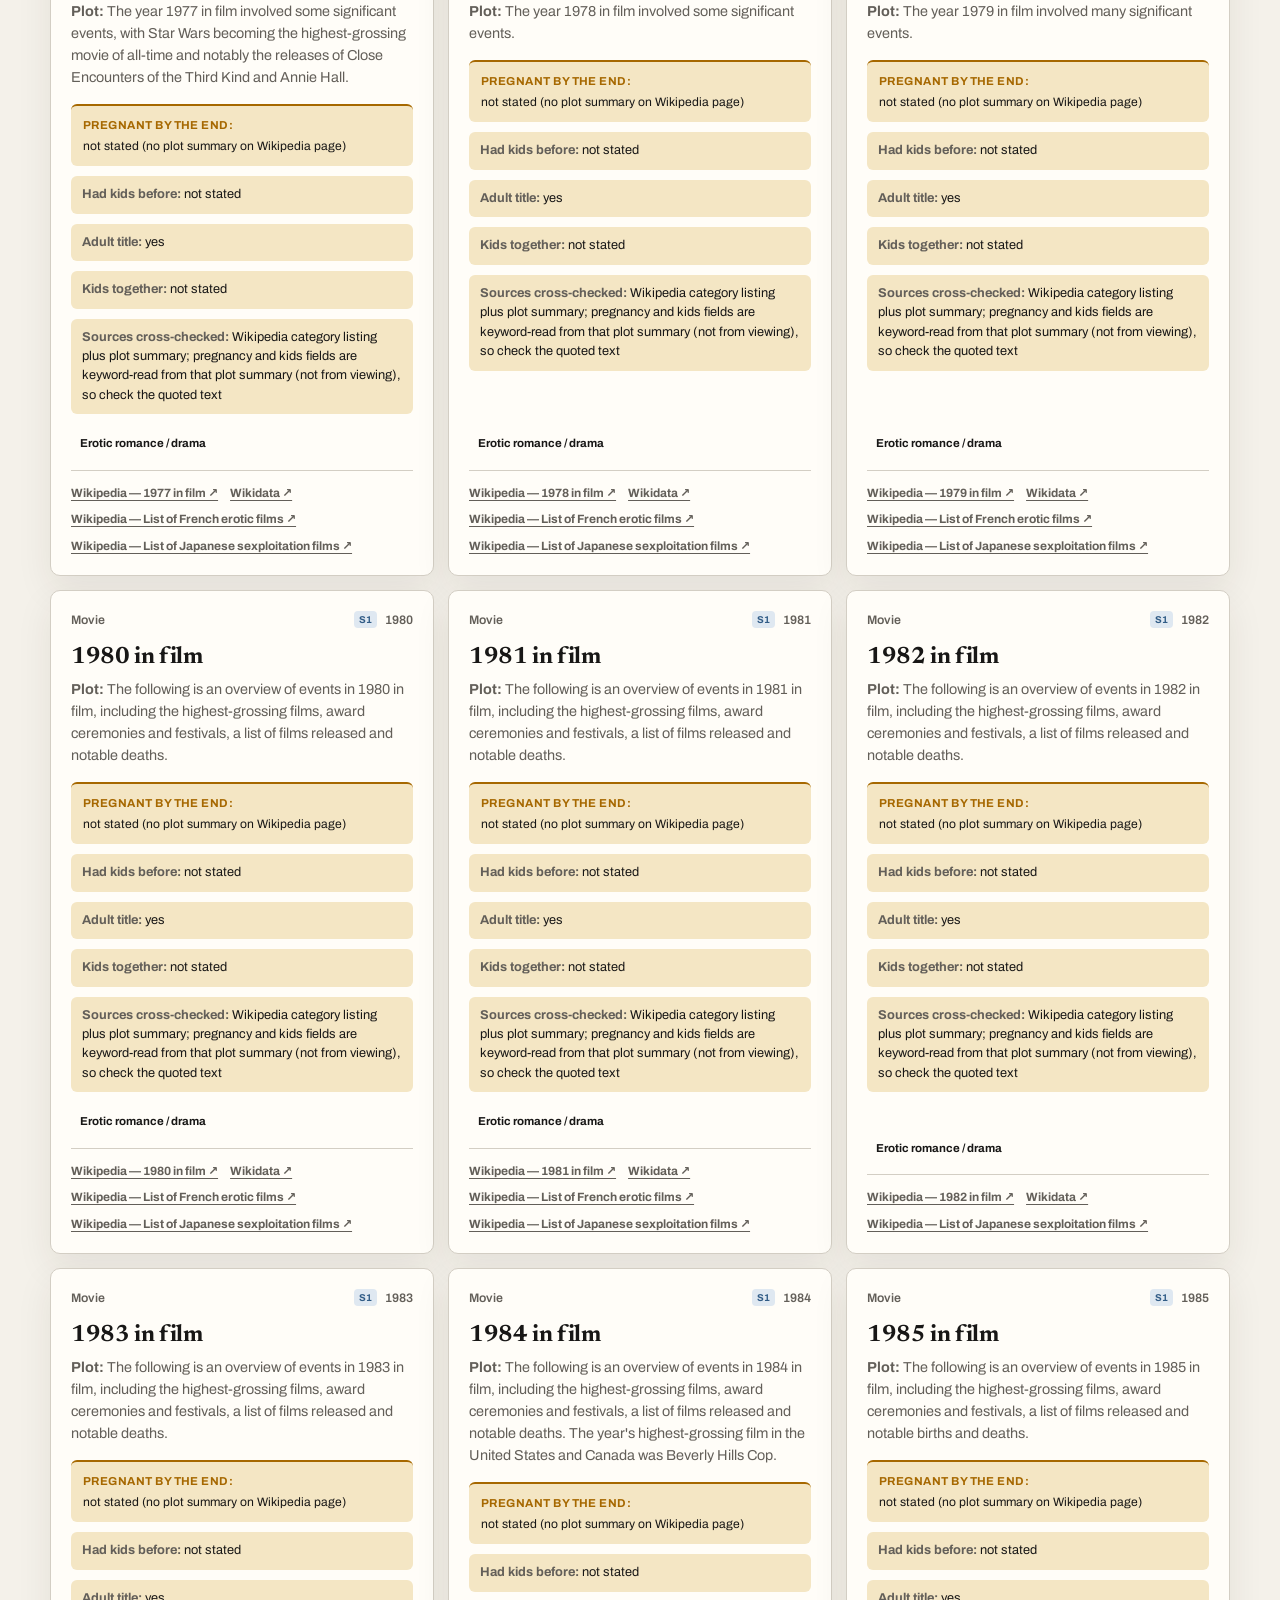
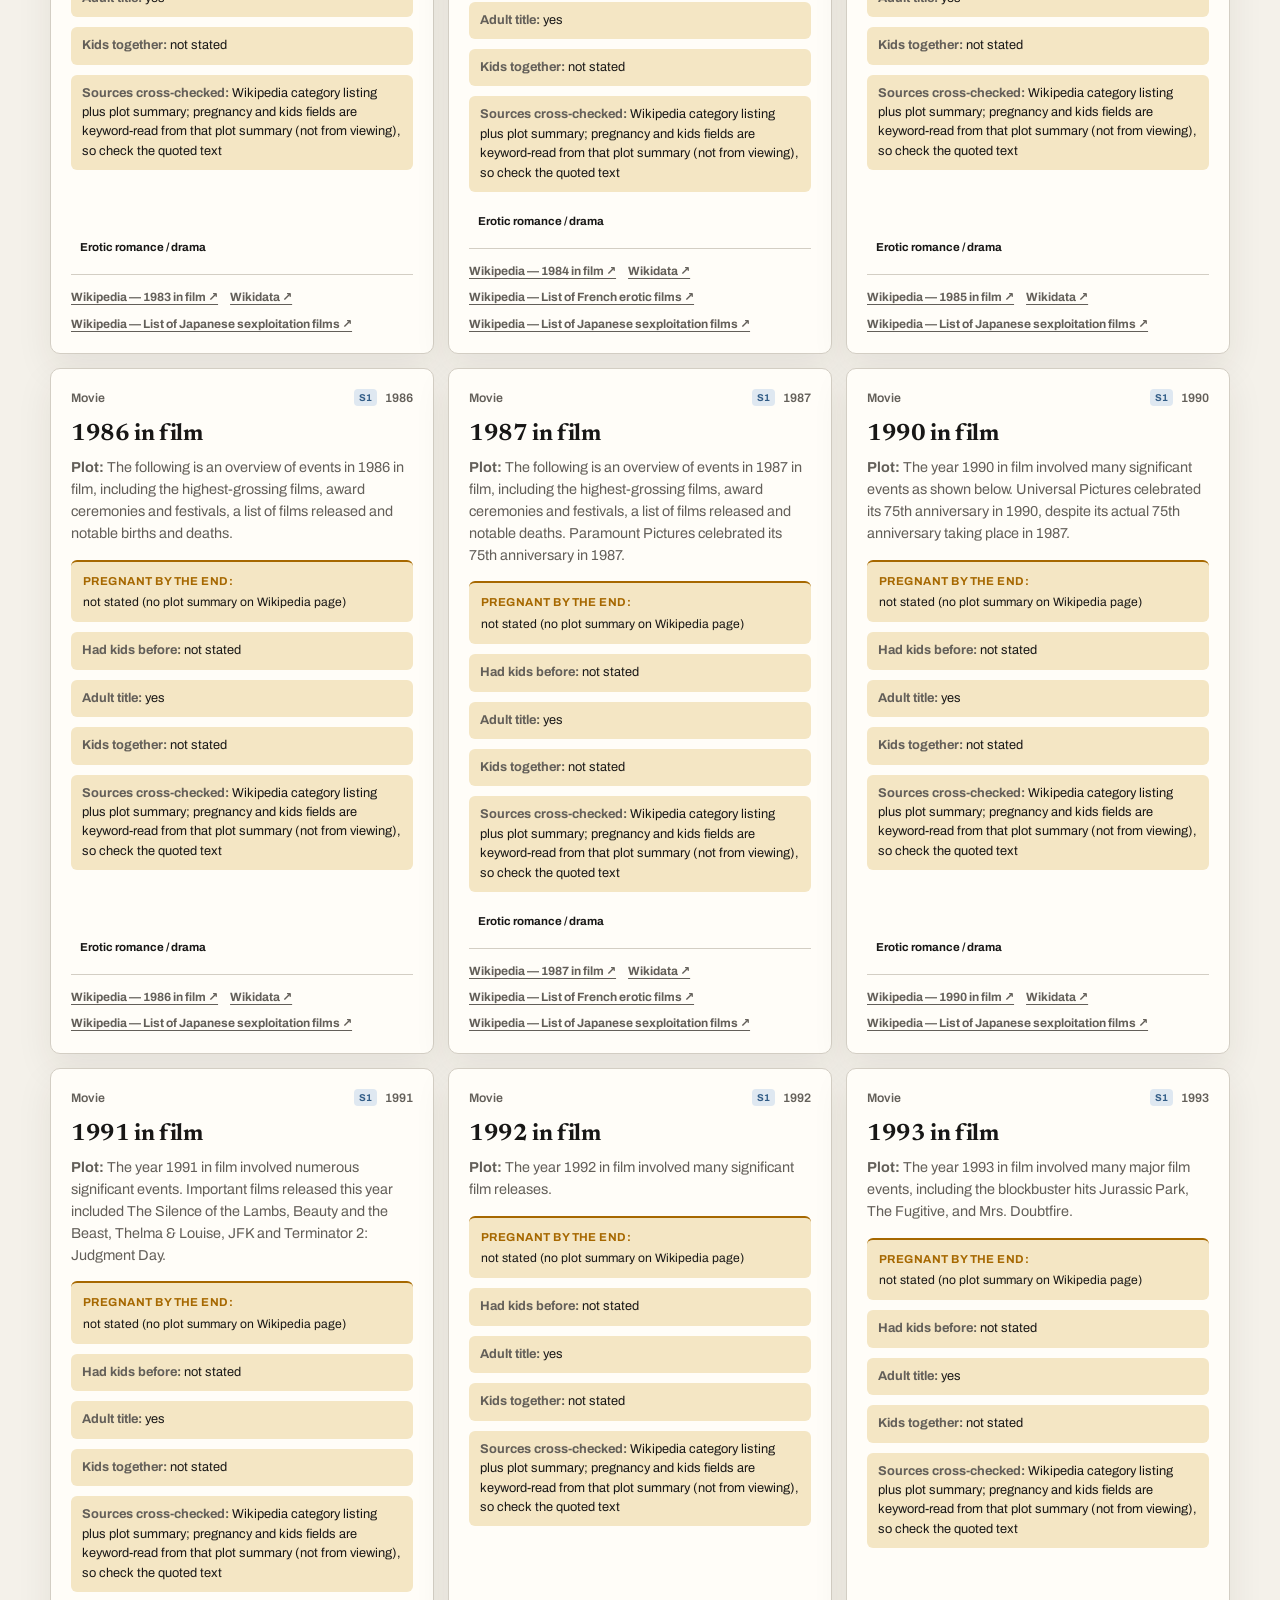
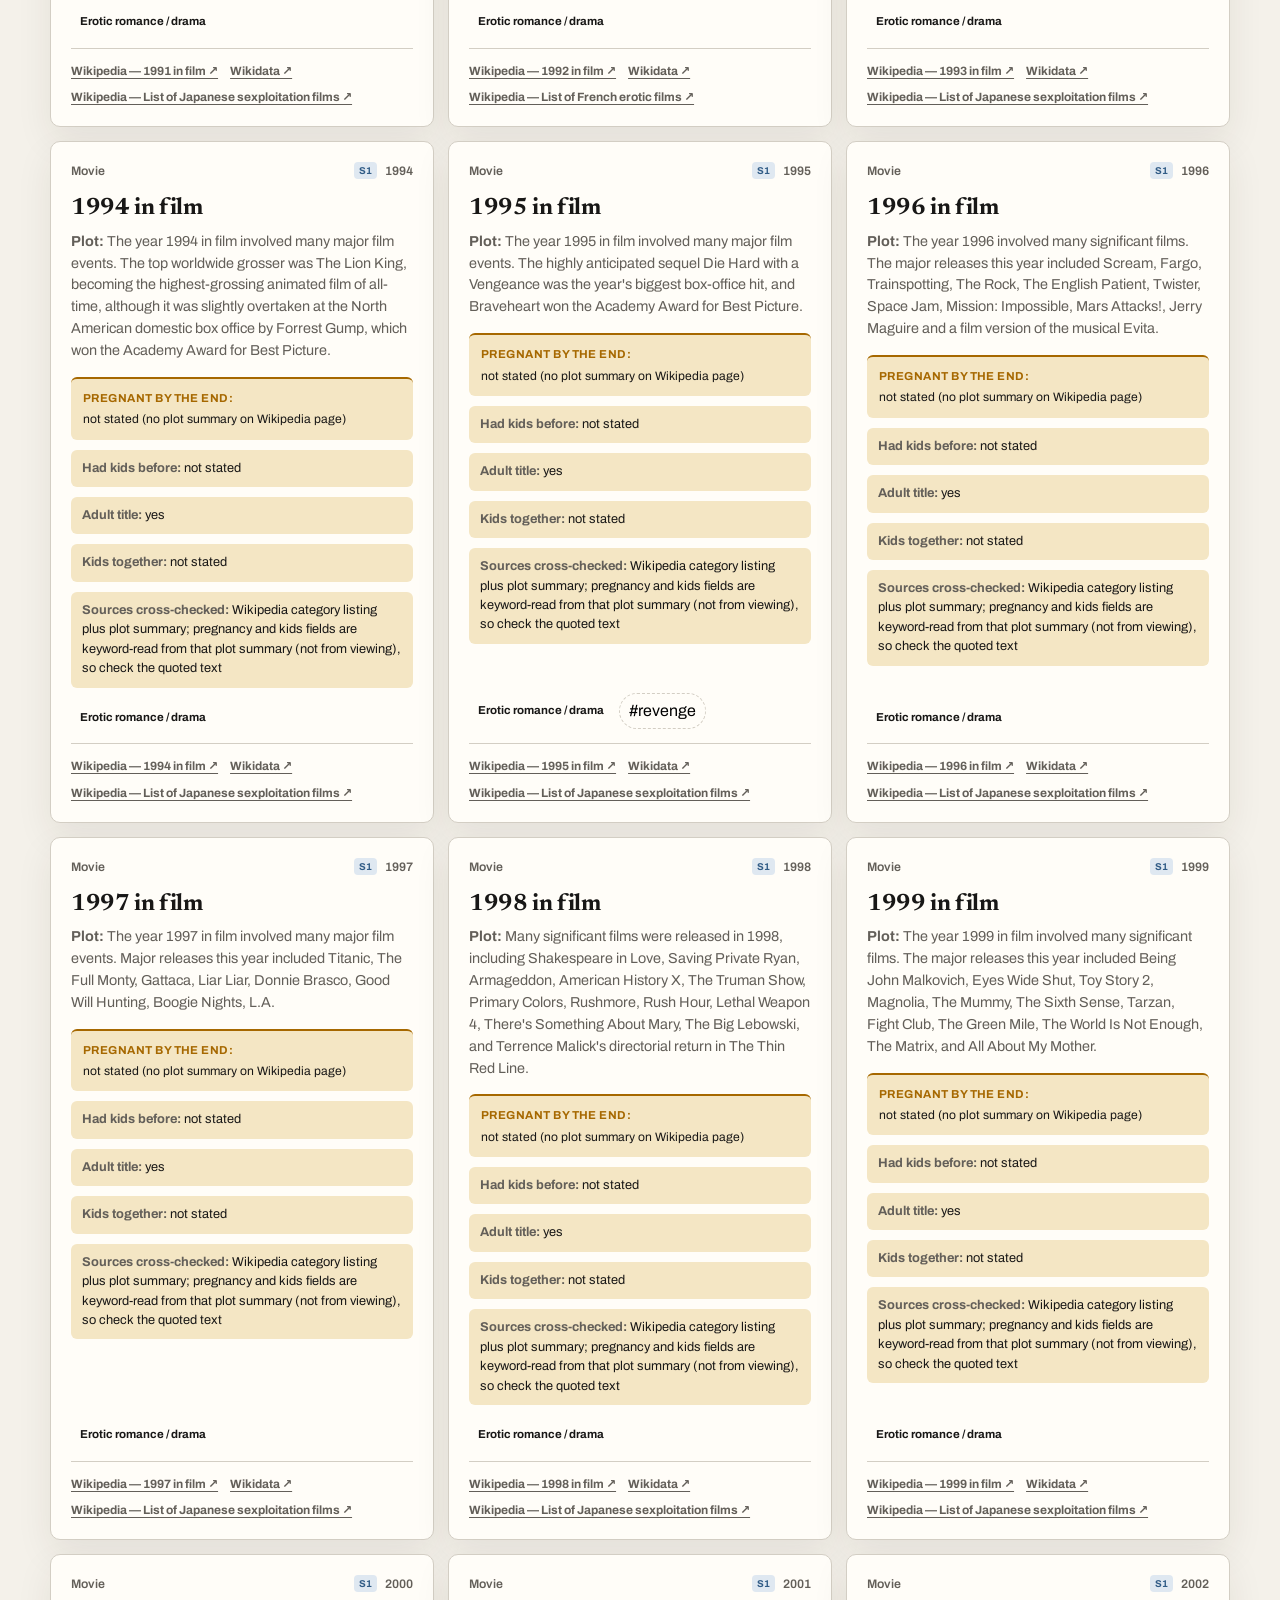
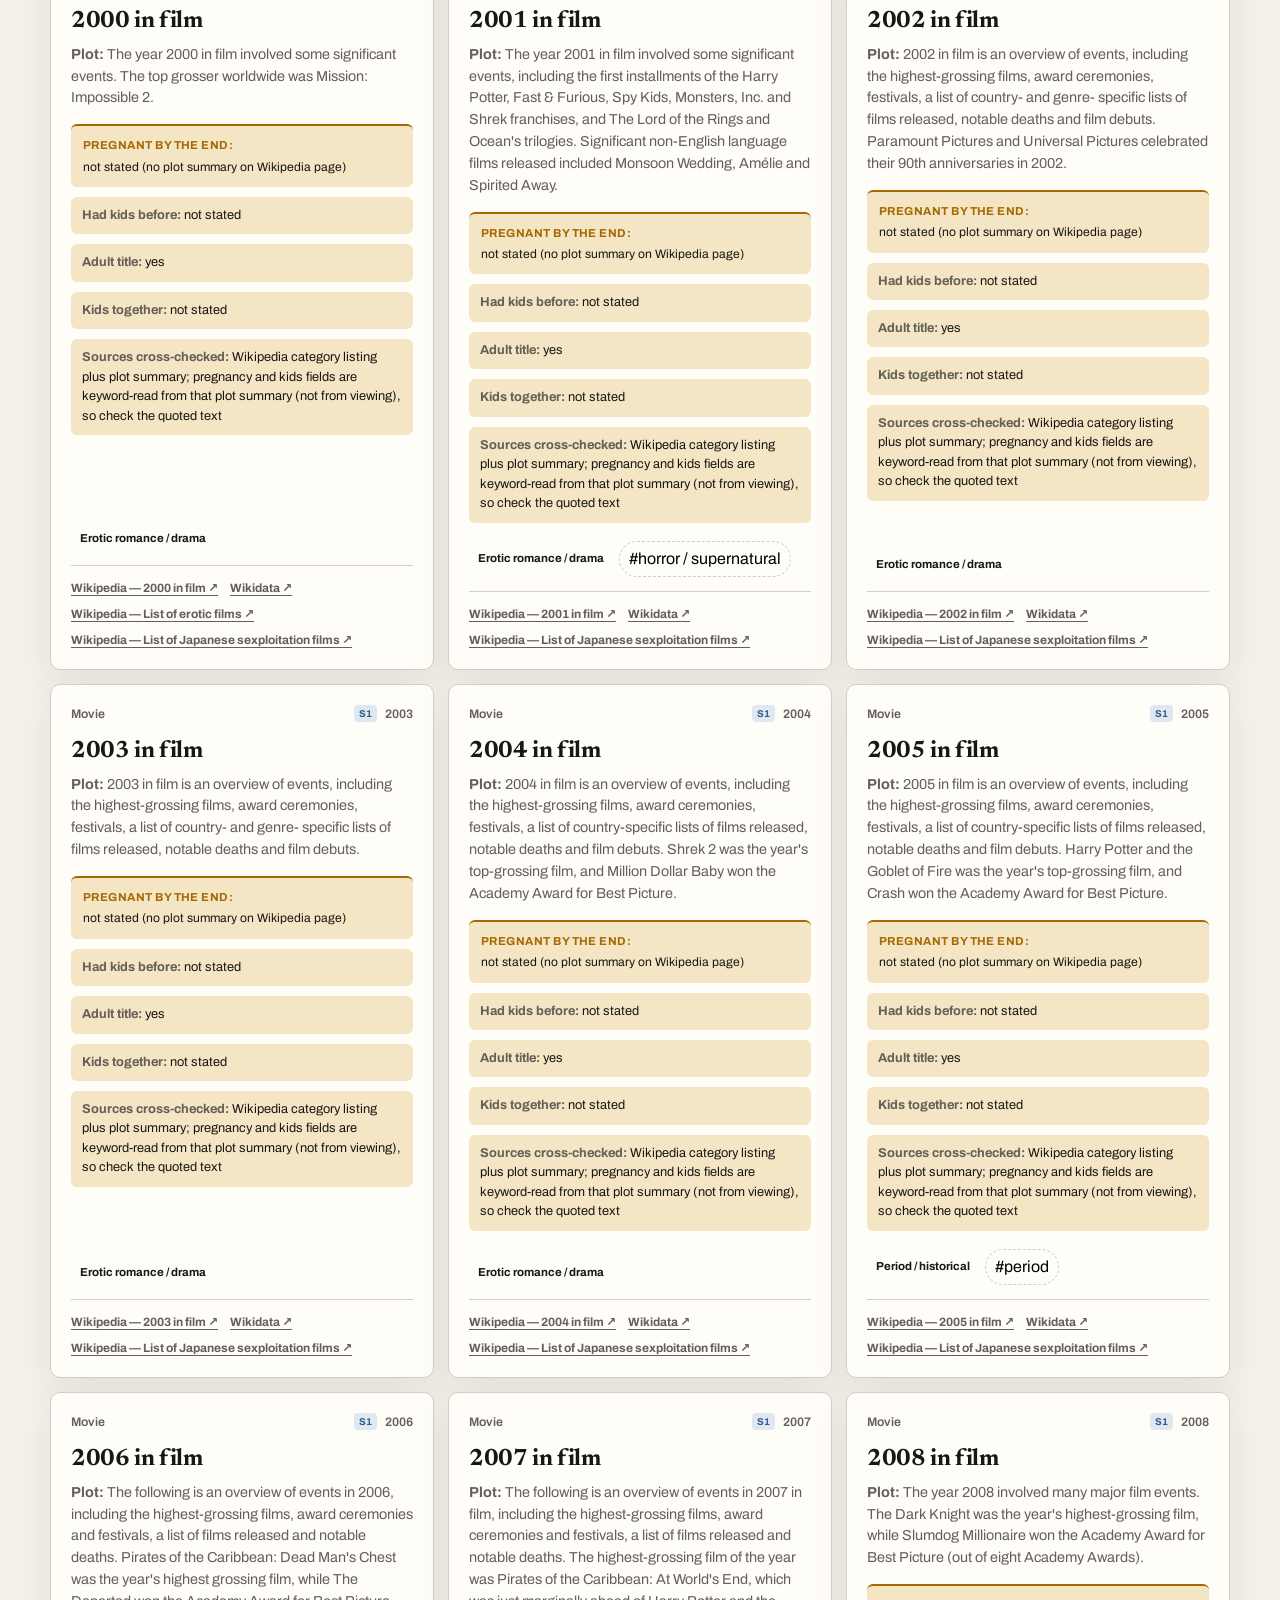
==== commit e6e74f7c: "Revert "Add webpage edit mode so an entry can be removed from the live catalog and stay gone." This " ====
--- a/adult/index.html
+++ b/adult/index.html
@@ -82,6 +82,5 @@
 </div>
 <script src="catalog.js"></script>
 <script src="../assets/app.js"></script>
-<script src="../assets/editor.js"></script>
 </body>
 </html>
--- a/assets/style.css
+++ b/assets/style.css
@@ -276,34 +276,3 @@
 .tier{grid-column:1/-1;display:flex;gap:10px;align-items:baseline;flex-wrap:wrap;border-top:2px solid currentColor;padding:10px 0 2px;margin-top:6px}
 .tier span{opacity:.7;font-size:.9em}
 .tier.tier2,.tier.tier3{border-top-style:dashed;opacity:.9}
-
-/* webpage edit mode: remove / undo (hidden unless body.edit-mode) */
-body:not(.edit-mode) .remove-entry{display:none}
-.card{position:relative}
-.remove-entry{flex:0 0 auto;margin-left:auto;width:32px;height:32px;padding:0;border:1px solid var(--line);border-radius:8px;background:var(--surface);color:var(--muted);cursor:pointer;display:inline-flex;align-items:center;justify-content:center;line-height:0}
-.remove-entry:hover,.remove-entry:focus{color:var(--accent);border-color:var(--accent);outline:none}
-.remove-entry svg{width:16px;height:16px}
-.card-top{align-items:center}
-.edit-chrome{position:relative;display:flex;flex-wrap:wrap;gap:8px;align-items:center;margin-top:10px}
-.edit-mode-btn,.edit-ghost,.undo-entry,.edit-x{height:36px;padding:0 12px;border:1px solid var(--line);border-radius:8px;background:var(--surface);color:var(--ink);cursor:pointer}
-.edit-mode-btn[aria-pressed="true"]{background:var(--ink);color:var(--paper);border-color:var(--ink)}
-.edit-ghost{color:var(--muted)}
-.edit-tools{display:flex;gap:8px;flex-wrap:wrap;align-items:center}
-.token-panel,.removed-panel{position:absolute;bottom:48px;left:0;z-index:8;width:min(440px,calc(100vw - 32px));padding:14px 16px;border:1px solid var(--line);border-radius:10px;background:var(--surface);box-shadow:var(--shadow);color:var(--ink);font-size:.88rem}
-.token-panel p{margin:0 0 10px;color:var(--muted)}
-.token-label{display:block;font-weight:600;margin:0 0 10px}
-.token-label input{display:block;width:100%;margin-top:4px;height:40px;padding:0 10px;border:1px solid var(--line);border-radius:8px;background:var(--paper);color:var(--ink)}
-.token-actions{display:flex;flex-wrap:wrap;gap:8px}
-.removed-head{display:flex;justify-content:space-between;align-items:center;gap:8px;margin-bottom:8px}
-.removed-empty{margin:0;color:var(--muted)}
-.removed-list{list-style:none;margin:0;padding:0;max-height:50vh;overflow:auto}
-.removed-list li{display:flex;justify-content:space-between;align-items:center;gap:8px;padding:6px 0;border-top:1px solid var(--line)}
-.removed-list li.other{opacity:.75}
-.undo-entry{height:30px;padding:0 10px;font-size:.8rem}
-.edit-toasts{position:fixed;z-index:20;right:16px;bottom:16px;display:flex;flex-direction:column;gap:8px;width:min(360px,calc(100vw - 32px));pointer-events:none}
-.edit-toast{padding:10px 12px;border-radius:8px;background:var(--ink);color:var(--paper);box-shadow:var(--shadow);font-size:.85rem}
-.edit-toast.ok{background:var(--teal);color:#fff}
-.edit-toast.err{background:var(--accent);color:#fff}
-.edit-toast.saving{background:var(--navy);color:#fff}
-.edit-toast.out{opacity:0;transition:opacity .35s}
-
